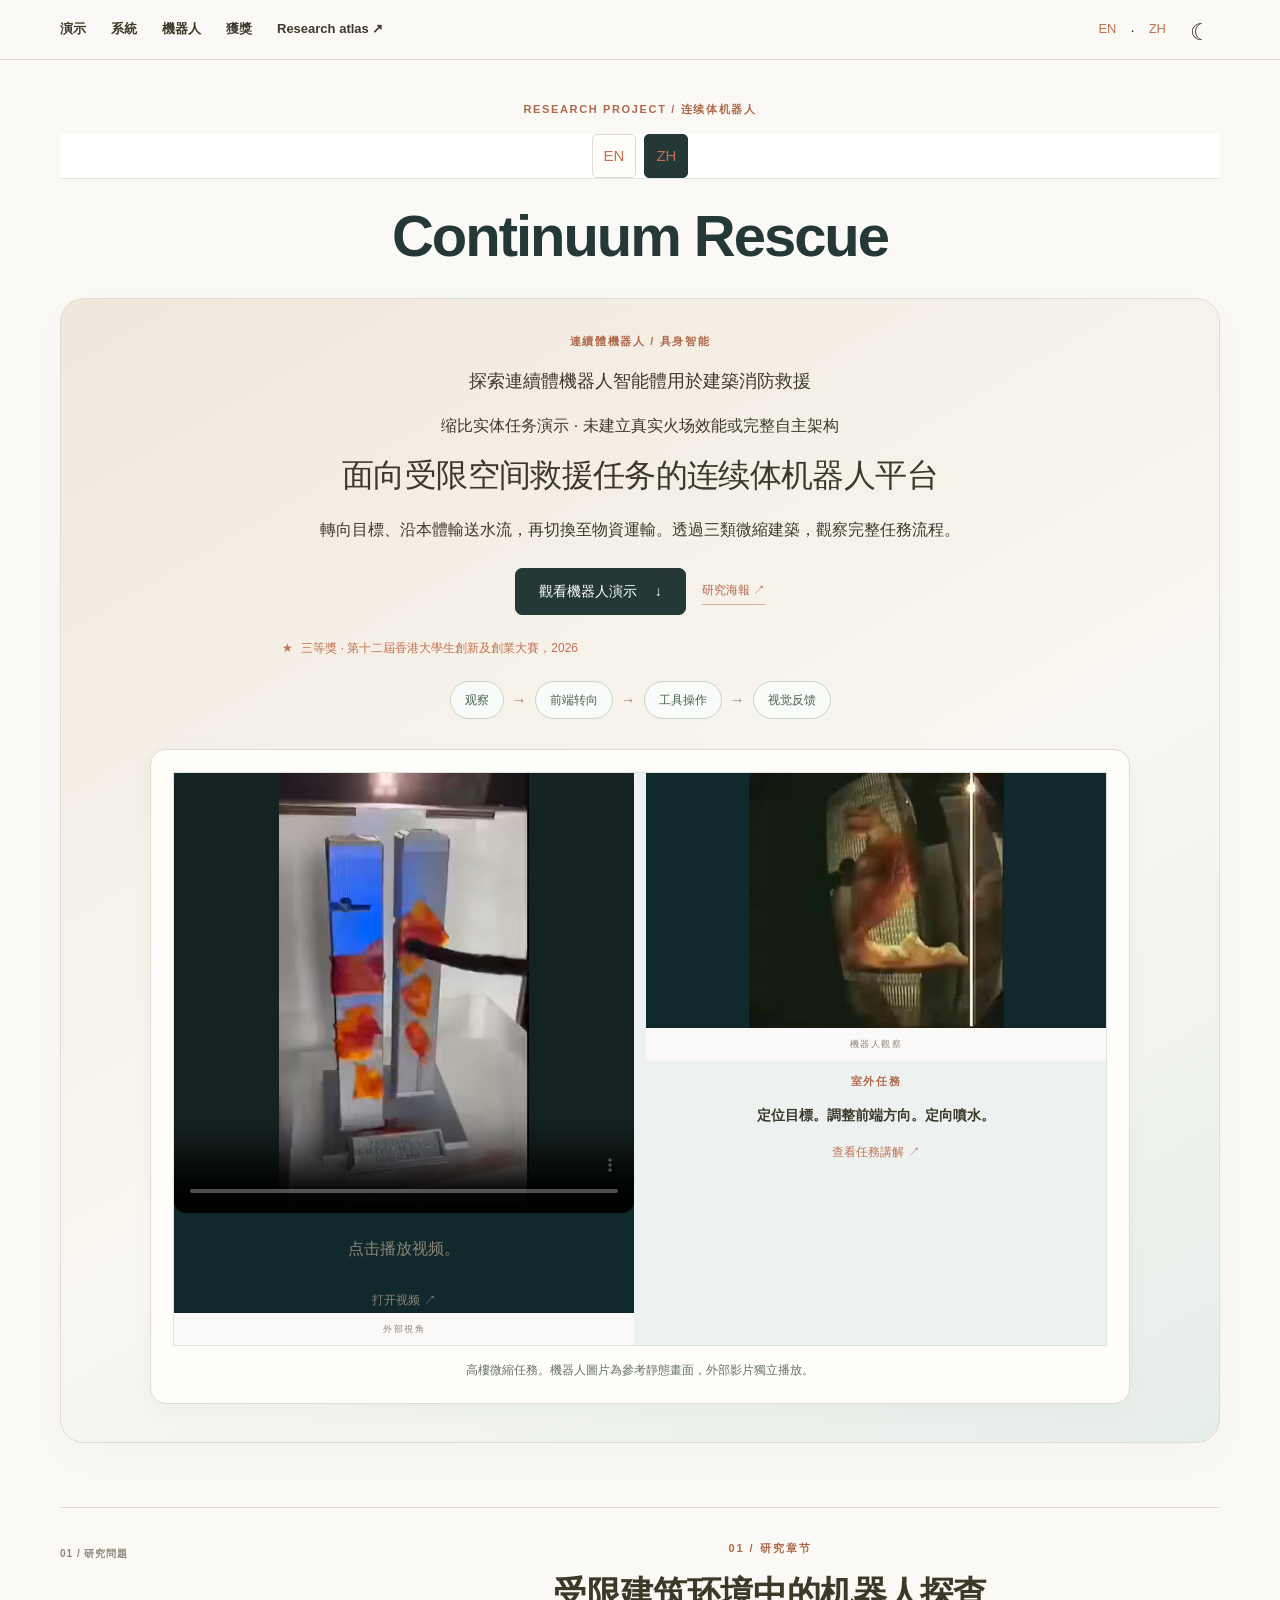
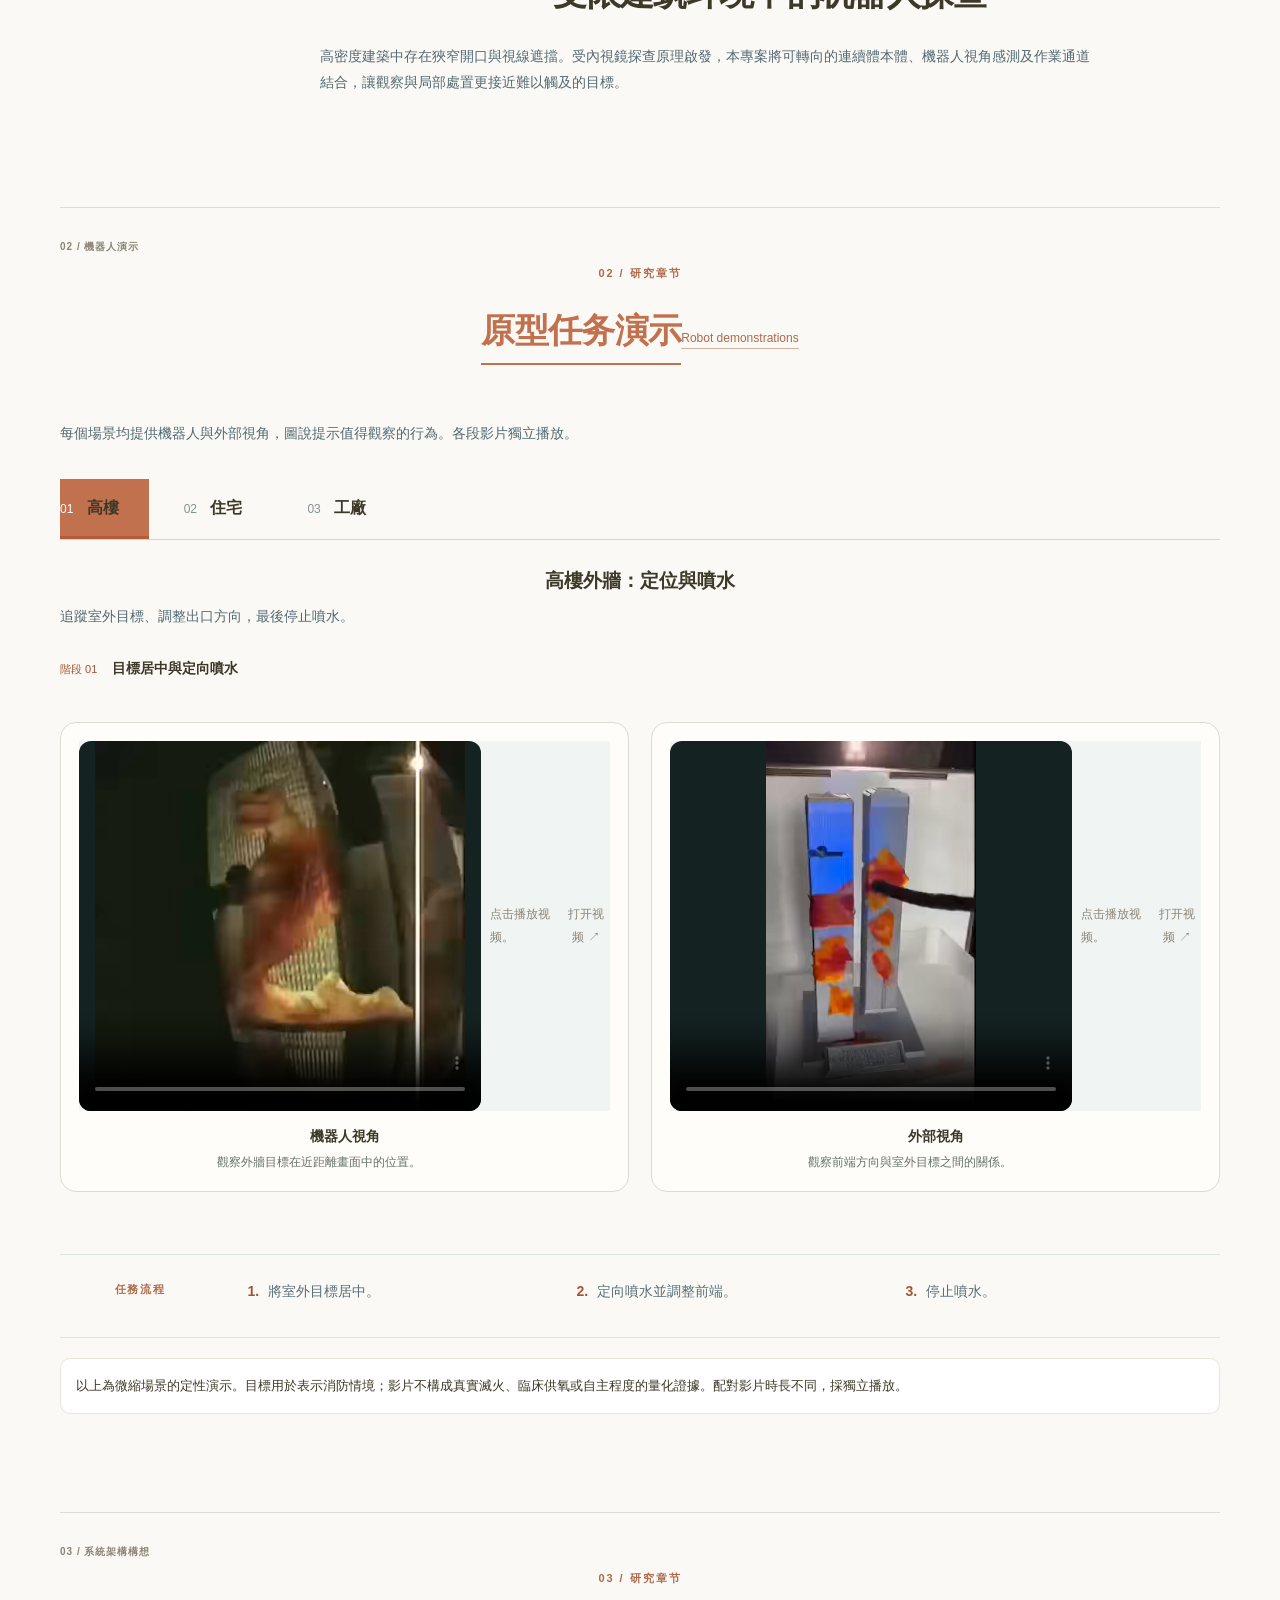
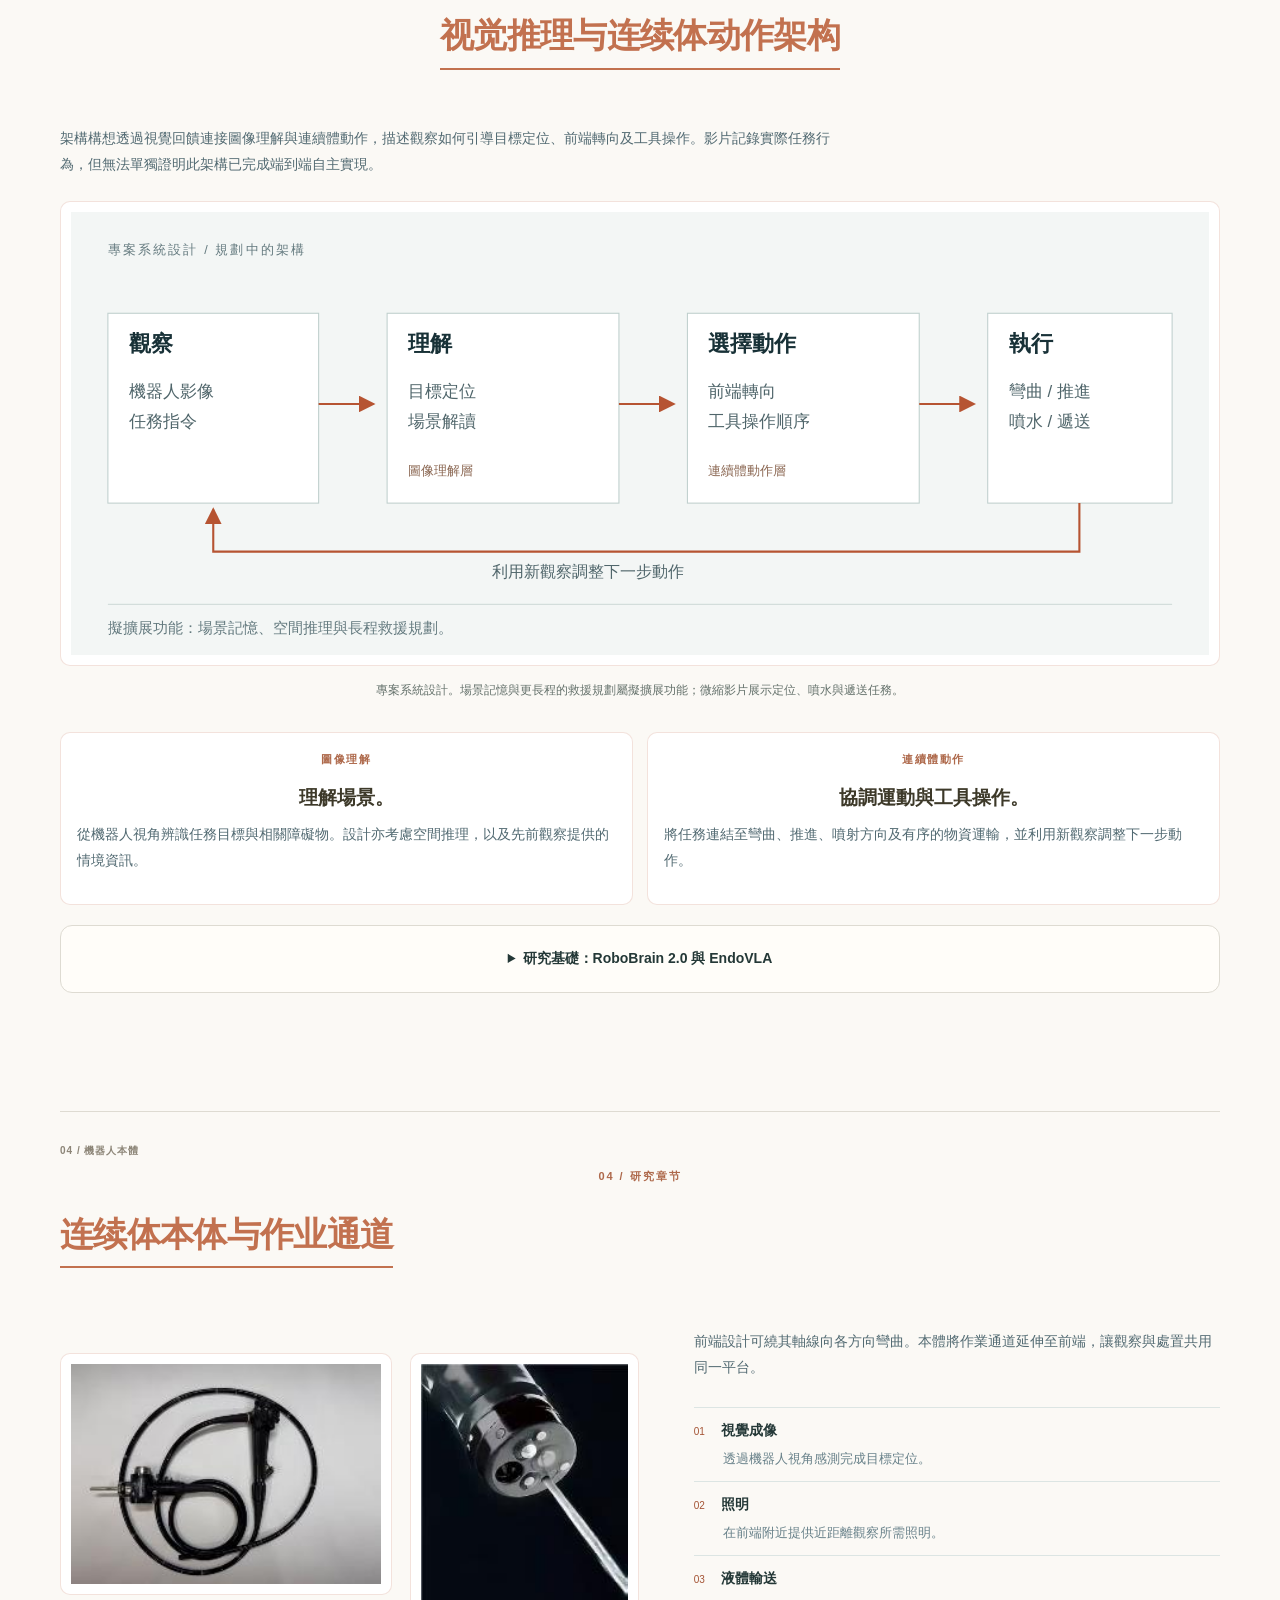
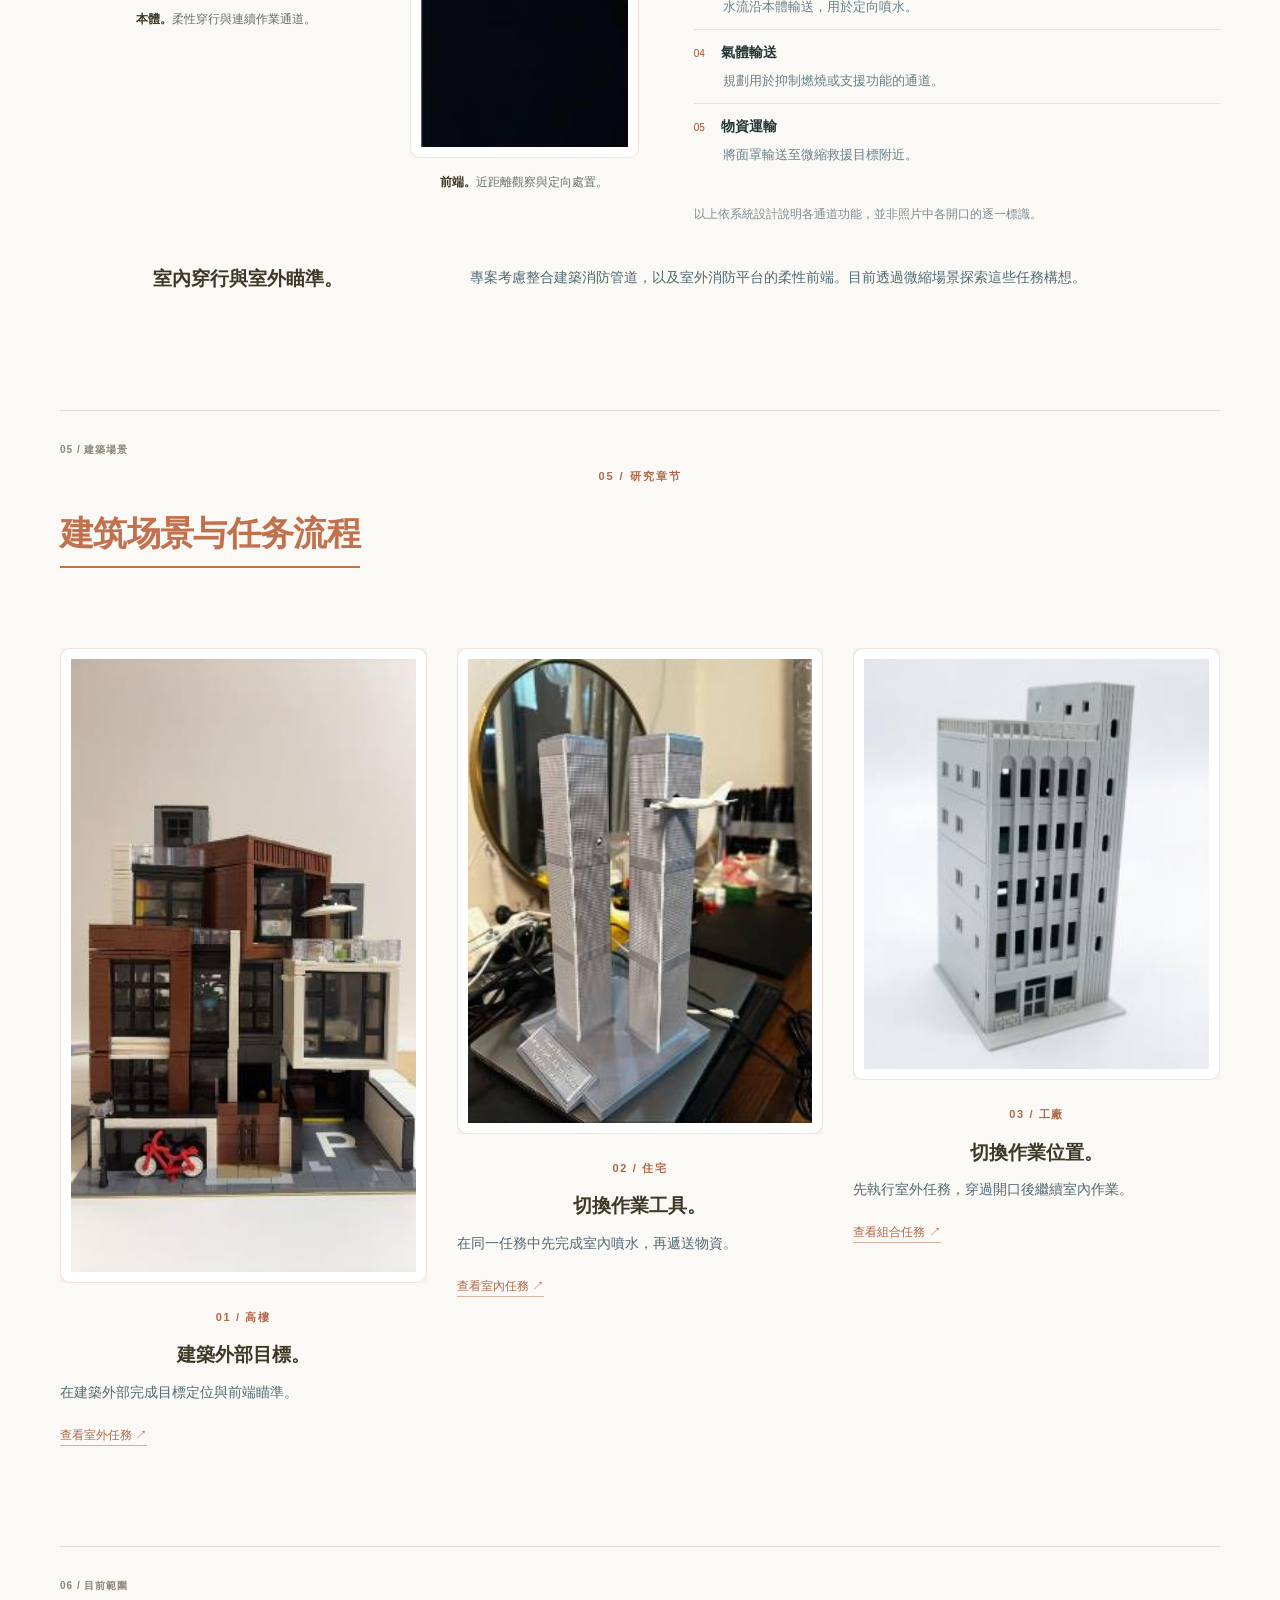
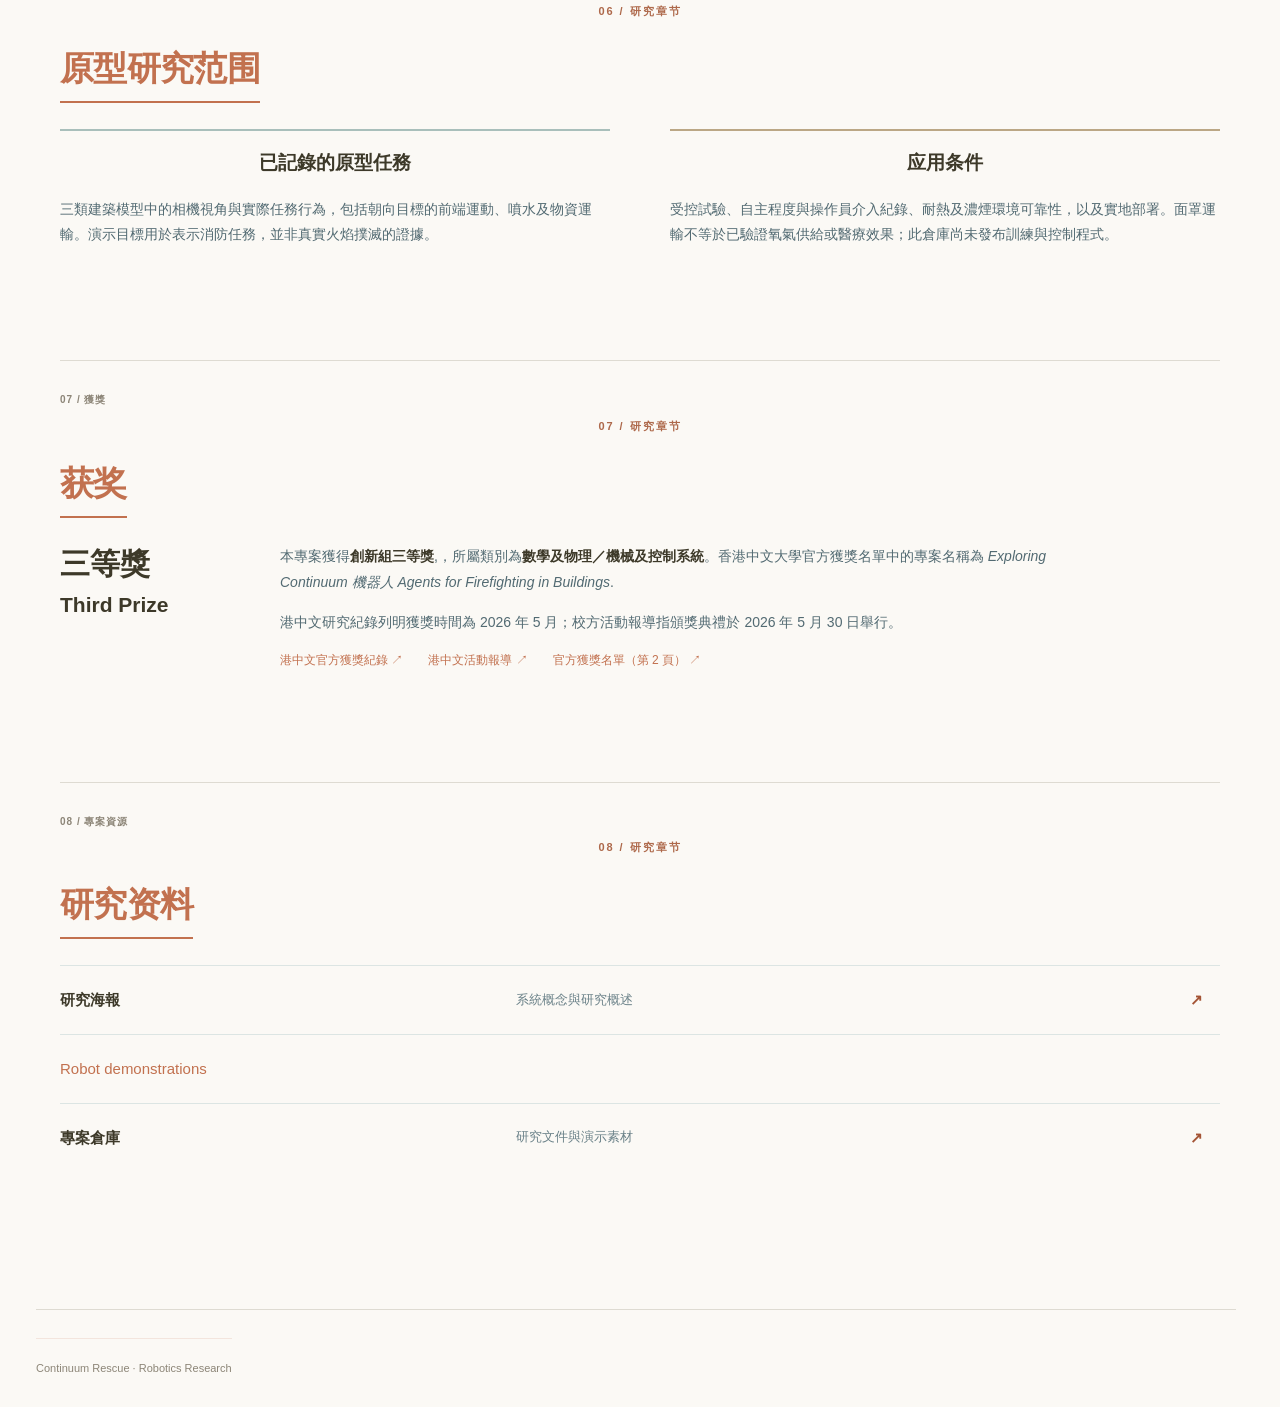
==== index-zh.html @ 7b37f506 "Present project research and demonstrations without editorial UI" ====
<!DOCTYPE html>

<html data-theme="light" lang="zh-Hant"><head><script>document.documentElement.dataset.theme='light';document.documentElement.style.colorScheme='light';</script><meta charset="utf-8"/><meta content="width=device-width,initial-scale=1" name="viewport"/><meta content="面向建築救援盲區的連續體機器人：微縮建築中的柔性穿行、視覺定位與物資遞送演示。" name="description"/><meta content="#183137" name="theme-color"/><title>探索連續體機器人智能體用於建築消防救援</title><link href="assets/images/favicon.svg" rel="icon" type="image/svg+xml"/><link href="assets/css/style.css" rel="stylesheet"/><script defer="" src="assets/js/main.js"></script><link href="index.html" hreflang="en" rel="alternate"/><link href="index-zh.html" hreflang="zh-Hant" rel="alternate"/><link href="presentation-support.css" rel="stylesheet"/><script defer="" src="presentation-support.js"></script><link href="academic-theme.css" rel="stylesheet"/><script defer="" src="academic-ui.js"></script><link href="research-design.css" rel="stylesheet"/><script defer="" src="research-design.js"></script></head>
<body class="theme-evan academic-project research-designed"><nav class="top-nav" id="navigation"><div class="nav-container"><div class="nav-left"><a href="#demos">演示</a><a href="#method">系統</a><a href="#hardware">機器人</a><a href="#recognition">獲獎</a><a href="https://tianchun-research-atlas.husheddaisy64.chatgpt.site">Research atlas ↗</a></div><div class="academic-tools site-language"><a href="index.html">EN</a> · <a href="index-zh.html">ZH</a><button aria-controls="navigation" aria-expanded="false" aria-label="Menu" class="menu menu-toggle">Menu</button><button aria-label="Switch to dark theme" class="theme-toggle" data-theme-toggle="">☾</button></div></div></nav><div class="wrapper"><header class="sidebar"><div class="profile-card"><h2 class="project-identity">Continuum Rescue</h2><div class="visitor-card"><div class="visitor-card-title">本页导航</div><div class="academic-toc"><a href="#overview">项目概览</a><a href="#demos">演示</a><a href="#method">方法</a><a href="#hardware">硬件平台</a><a href="#scenarios">应用场景</a><a href="#recognition">获奖</a><a href="#resources">资料</a></div></div></div></header><main class="content academic-main" id="main"><p class="academic-eyebrow">RESEARCH PROJECT / 连续体机器人</p><nav aria-label="Language" class="research-language"><a href="index.html" hreflang="en">EN</a><a aria-current="page" href="index-zh.html" hreflang="zh-CN">ZH</a></nav><h1 class="academic-title">Continuum Rescue</h1><header class="hero"><div class="hero-copy"><div class="eyebrow">連續體機器人 / 具身智能</div><p class="subtitle">探索連續體機器人智能體用於建築消防救援</p><p class="media-caption">缩比实体任务演示 · 未建立真实火场效能或完整自主架构</p><p class="hero-lead">面向受限空间救援任务的连续体机器人平台</p><p class="hero-summary">轉向目標、沿本體輸送水流，再切換至物資運輸。透過三類微縮建築，觀察完整任務流程。</p><div class="actions"><a class="button primary" href="#demos">觀看機器人演示 <span aria-hidden="true">↓</span></a><a class="text-link" href="assets/documents/research-poster.pdf" rel="noopener" target="_blank">研究海報 ↗</a></div><a class="award-line" href="#recognition"><span aria-hidden="true">★</span> 三等獎 · 第十二屆香港大學生創新及創業大賽，2026</a><div aria-label="研究流程" class="research-path"><span>观察</span><i aria-hidden="true">→</i><span>前端转向</span><i aria-hidden="true">→</i><span>工具操作</span><i aria-hidden="true">→</i><span>视觉反馈</span></div></div><figure class="hero-media"><div class="hero-views"><div class="hero-external"><video aria-label="高樓 target spraying external demonstration" controls="" playsinline="" poster="assets/images/frame-24.png" preload="metadata"><source src="assets/videos/demo-02.mp4" type="video/mp4"/></video><span class="view-tag">外部視角</span></div><div class="hero-observation"><img alt="機器人 camera view of the high-rise target" src="assets/images/frame-23.png"/><span class="view-tag">機器人觀察</span><div class="hero-observation-copy"><span class="eyebrow">室外任務</span><strong>定位目標。<br/>調整前端方向。<br/>定向噴水。</strong><a href="#demos">查看任務講解 ↗</a></div></div></div><figcaption>高樓微縮任務。機器人圖片為參考靜態畫面，外部影片獨立播放。</figcaption></figure></header>
<section class="section problem visible" id="overview"><div class="section-label">01 / 研究問題</div><div><span class="research-section-number">01 / 研究章节</span><h2>受限建筑环境中的机器人探查</h2><p class="reading">高密度建築中存在狹窄開口與視線遮擋。受內視鏡探查原理啟發，本專案將可轉向的連續體本體、機器人視角感測及作業通道結合，讓觀察與局部處置更接近難以觸及的目標。</p></div></section>
<section class="section visible" id="demos"><div class="section-label">02 / 機器人演示</div><div class="section-head"><span class="research-section-number">02 / 研究章节</span><h2>原型任务演示</h2><a class="text-link" href="#demos" rel="noopener" target="_blank">Robot demonstrations</a></div><p class="reading">每個場景均提供機器人與外部視角，圖說提示值得觀察的行為。各段影片獨立播放。</p><div aria-label="演示場景" class="tabs" role="group"><button aria-pressed="true" data-scenario="highrise">01 <strong>高樓</strong></button><button aria-pressed="false" data-scenario="residential">02 <strong>住宅</strong></button><button aria-pressed="false" data-scenario="factory">03 <strong>工廠</strong></button></div><div class="demo-header"><h3 id="demo-title">高樓 façade</h3><p id="demo-description"></p></div><div id="demo-grid"></div><div class="task-sequence"><span class="eyebrow">任務流程</span><ol id="demo-steps"></ol></div><noscript><p><a href="#demos">Robot demonstrations</a>，查看所有場景。</p></noscript><p class="scope-note">以上為微縮場景的定性演示。目標用於表示消防情境；影片不構成真實滅火、臨床供氧或自主程度的量化證據。配對影片時長不同，採獨立播放。</p></section>
<section class="section visible" id="method"><div class="section-label">03 / 系統架構構想</div><div class="section-head"><span class="research-section-number">03 / 研究章节</span><h2>视觉推理与连续体动作架构</h2></div><p class="reading">架構構想透過視覺回饋連接圖像理解與連續體動作，描述觀察如何引導目標定位、前端轉向及工具操作。影片記錄實際任務行為，但無法單獨證明此架構已完成端到端自主實現。</p><figure class="system-figure"><img alt="Proposed system: camera observation and task instruction feed scene understanding, action selection and the continuum robot, with an observation feedback loop" loading="lazy" src="assets/images/rescue-system-zh.svg"/><ol aria-label="Proposed system flow" class="system-mobile"><li><strong>01 / 觀察</strong><span>機器人影像與任務指令。</span></li><li><strong>02 / 理解</strong><span>目標定位與場景解讀。</span></li><li><strong>03 / 選擇動作</strong><span>前端轉向與工具操作順序。</span></li><li><strong>04 / 執行</strong><span>彎曲、推進、噴水或遞送。</span></li><li class="feedback">回饋：利用新觀察調整下一步動作。</li></ol><figcaption>專案系統設計。場景記憶與更長程的救援規劃屬擬擴展功能；微縮影片展示定位、噴水與遞送任務。</figcaption></figure><div class="method-notes"><article><span class="eyebrow">圖像理解</span><h3>理解場景。</h3><p>從機器人視角辨識任務目標與相關障礙物。設計亦考慮空間推理，以及先前觀察提供的情境資訊。</p></article><article><span class="eyebrow">連續體動作</span><h3>協調運動與工具操作。</h3><p>將任務連結至彎曲、推進、噴射方向及有序的物資運輸，並利用新觀察調整下一步動作。</p></article></div><details class="research-foundations"><summary>研究基礎：RoboBrain 2.0 與 EndoVLA</summary><p><a href="https://arxiv.org/abs/2507.02029">RoboBrain 2.0</a>為圖像理解層提供研究基礎。<a href="https://arxiv.org/abs/2505.15206">EndoVLA</a>為柔性器械的視覺指令與動作提供研究基礎。以上為相關研究。</p><div class="foundation-images"><figure><img alt="RoboBrain foundation figure reproduced，所屬類別為project presentation" loading="lazy" src="assets/images/robobrain-foundation.png"/><figcaption>理解與規劃的研究基礎。</figcaption></figure><figure><img alt="EndoVLA foundation figure reproduced，所屬類別為project presentation" loading="lazy" src="assets/images/endovla-foundation.png"/><figcaption>視覺指令與動作的研究基礎。</figcaption></figure></div></details></section>
<section class="section visible" id="hardware"><div class="section-label">04 / 機器人本體</div><span class="research-section-number">04 / 研究章节</span><h2>连续体本体与作业通道</h2><div class="hardware-layout"><div class="hardware-photos"><figure class="body-photo"><img alt="Tubular continuum robot body with coiled working channels" loading="lazy" src="assets/images/continuum-robot.jpg"/><figcaption><strong>本體。</strong>柔性穿行與連續作業通道。</figcaption></figure><figure class="tip-photo"><img alt="Close-up of the front end and material delivery tube" loading="lazy" src="assets/images/end-effector.jpg"/><figcaption><strong>前端。</strong>近距離觀察與定向處置。</figcaption></figure></div><div class="hardware-copy"><p>前端設計可繞其軸線向各方向彎曲。本體將作業通道延伸至前端，讓觀察與處置共用同一平台。</p><dl class="channel-list"><div><dt><span>01</span> 視覺成像</dt><dd>透過機器人視角感測完成目標定位。</dd></div><div><dt><span>02</span> 照明</dt><dd>在前端附近提供近距離觀察所需照明。</dd></div><div><dt><span>03</span> 液體輸送</dt><dd>水流沿本體輸送，用於定向噴水。</dd></div><div><dt><span>04</span> 氣體輸送</dt><dd>規劃用於抑制燃燒或支援功能的通道。</dd></div><div><dt><span>05</span> 物資運輸</dt><dd>將面罩輸送至微縮救援目標附近。</dd></div></dl><p class="figure-note">以上依系統設計說明各通道功能，並非照片中各開口的逐一標識。</p></div></div><div class="deployment-note"><h3>室內穿行與室外瞄準。</h3><p>專案考慮整合建築消防管道，以及室外消防平台的柔性前端。目前透過微縮場景探索這些任務構想。</p></div></section>
<section class="section visible" id="scenarios"><div class="section-label">05 / 建築場景</div><span class="research-section-number">05 / 研究章节</span><h2>建筑场景与任务流程</h2><div class="scenario-gallery"><article><figure><img alt="高樓 miniature setup" loading="lazy" src="assets/images/high-rise.jpg"/></figure><span class="eyebrow">01 / 高樓</span><h3>建築外部目標。</h3><p>在建築外部完成目標定位與前端瞄準。</p><a class="text-link" data-demo-jump="highrise" href="#demos">查看室外任務 ↗</a></article><article><figure><img alt="住宅 miniature setup" loading="lazy" src="assets/images/residential.jpg"/></figure><span class="eyebrow">02 / 住宅</span><h3>切換作業工具。</h3><p>在同一任務中先完成室內噴水，再遞送物資。</p><a class="text-link" data-demo-jump="residential" href="#demos">查看室內任務 ↗</a></article><article><figure><img alt="工廠 miniature setup" loading="lazy" src="assets/images/factory.jpg"/></figure><span class="eyebrow">03 / 工廠</span><h3>切換作業位置。</h3><p>先執行室外任務，穿過開口後繼續室內作業。</p><a class="text-link" data-demo-jump="factory" href="#demos">查看組合任務 ↗</a></article></div></section>
<section class="section scope-section visible"><div class="section-label">06 / 目前範圍</div><span class="research-section-number">06 / 研究章节</span><h2>原型研究范围</h2><div class="scope-columns"><div><h3>已記錄的原型任務</h3><p>三類建築模型中的相機視角與實際任務行為，包括朝向目標的前端運動、噴水及物資運輸。演示目標用於表示消防任務，並非真實火焰撲滅的證據。</p></div><div><h3>应用条件</h3><p>受控試驗、自主程度與操作員介入紀錄、耐熱及濃煙環境可靠性，以及實地部署。面罩運輸不等於已驗證氧氣供給或醫療效果；此倉庫尚未發布訓練與控制程式。</p></div></div></section>
<section class="section visible" id="recognition"><div class="section-label">07 / 獲獎</div><span class="research-section-number">07 / 研究章节</span><h2>获奖</h2><div class="recognition-detail"><strong class="prize-word">三等獎<span>Third Prize</span></strong><div><p>本專案獲得<strong>創新組三等獎</strong>,，所屬類別為<strong>數學及物理／機械及控制系統</strong>。香港中文大學官方獲獎名單中的專案名稱為 <em>Exploring Continuum 機器人 Agents for Firefighting in Buildings</em>.</p><p>港中文研究紀錄列明獲獎時間為 2026 年 5 月；校方活動報導指頒獎典禮於 2026 年 5 月 30 日舉行。</p><p class="award-sources"><a href="https://research.cuhk.edu.hk/en/prizes/third-prize-of-the-12th-hong-kong-university-student-innovation-a/" rel="noopener" target="_blank">港中文官方獲獎紀錄 ↗</a><a href="https://kto.cuhk.edu.hk/en/news-events/announcements/event-highlight-cuhk-wins-19-awards-at-the-12th-hong-kong-university-student-innovation-and-entrepreneurship-competition-30-may-2026" rel="noopener" target="_blank">港中文活動報導 ↗</a><a href="https://www.cpr.cuhk.edu.hk/wp-content/uploads/newscentre/pressrelease/Appendix_eng-2.pdf" rel="noopener" target="_blank">官方獲獎名單（第 2 頁） ↗</a></p></div></div></section>
<section class="section visible" id="resources"><div class="section-label">08 / 專案資源</div><span class="research-section-number">08 / 研究章节</span><h2>研究资料</h2><div class="resource-list"><a href="assets/documents/research-poster.pdf" rel="noopener" target="_blank"><strong>研究海報</strong><span>系統概念與研究概述</span><b aria-hidden="true">↗</b></a><a href="#demos" rel="noopener" target="_blank">Robot demonstrations</a><a href="https://github.com/evan0610/Exploring-Continuum-機器人-Agents-For-Fire-Rescuing-in-Buildings"><strong>專案倉庫</strong><span>研究文件與演示素材</span><b aria-hidden="true">↗</b></a></div></section></main><footer class="site-footer"><p>Continuum Rescue · Robotics Research</p></footer></div></body></html>
---- assets/css/style.css ----
*{box-sizing:border-box}html{scroll-behavior:smooth;scroll-padding-top:110px}body{margin:0;color:#183137;background:#fff;font:16px/1.75 system-ui,-apple-system,BlinkMacSystemFont,"Segoe UI",sans-serif}a{color:#a74928;text-decoration:none}a:hover{text-decoration:underline}button,video{font:inherit}img{display:block;max-width:100%}figure{margin:0}figcaption{font-size:12px;line-height:1.65;color:#61757b;margin-top:12px}h1,h2,h3,p{margin-top:0}h2{font-size:34px;line-height:1.25;letter-spacing:-1px;margin-bottom:24px;max-width:900px}h3{font-size:20px;line-height:1.35;letter-spacing:-.3px}p{color:#526a72}nav{position:sticky;top:0;z-index:20;background:#fffffff2;border-bottom:1px solid #dce5e3;backdrop-filter:blur(12px)}.nav-inner{max-width:1200px;margin:auto;display:flex;align-items:center;justify-content:space-between;padding:19px 28px;gap:25px}.brand{font-size:23px;font-weight:750;color:#183137;line-height:1.2;letter-spacing:-.7px}.brand span{display:block;font-size:9px;letter-spacing:1.7px;font-weight:500;margin-top:7px}.nav-links{display:flex;gap:26px;font-size:13px}.nav-links a{color:#29434a}main{max-width:1200px;padding:0 28px;margin:auto}.hero{display:grid;grid-template-columns:1fr 1.08fr;gap:45px;align-items:center;padding:66px 0 64px}.eyebrow,.section-label{font-size:11px;font-weight:650;letter-spacing:1.6px;text-transform:uppercase;color:#a45435}.hero h1{font-size:38px;line-height:1.16;letter-spacing:-1.3px;margin:19px 0 24px}.hero-lead{font-size:22px;line-height:1.45;color:#25434a;margin-bottom:19px}.hero-summary{font-size:14px;max-width:475px}.actions{display:flex;align-items:center;gap:22px;flex-wrap:wrap;margin:27px 0}.button{display:inline-flex;gap:18px;align-items:center;border:1px solid #183137;padding:12px 17px;font-size:13px;font-weight:650}.button.primary{background:#183137;color:white}.text-link{font-size:13px;border-bottom:1px solid #d3b29f;padding-bottom:3px;white-space:normal}.award-line{font-size:12px;line-height:1.65;display:block;color:#80633b;max-width:440px}.award-line span{margin-right:5px}.hero-media{min-width:0}.hero-views{display:grid;grid-template-columns:1fr 1fr;background:#edf2f1;border:1px solid #dce5e3}.hero-external{position:relative;background:#11282c}.hero-external video{width:100%;height:440px;display:block;object-fit:contain}.view-tag{display:block;font-size:9px;letter-spacing:1.5px;padding:8px 12px;color:#dce5e4;background:#183137}.hero-observation img{width:100%;height:255px;object-fit:contain;background:#11282c}.hero-observation-copy{padding:22px 20px}.hero-observation-copy strong{display:block;line-height:1.55;font-size:17px;margin:10px 0}.hero-observation-copy a{font-size:12px}.section{padding:60px 0;border-top:1px solid #dce5e3}.section-label{color:#315e67;margin-bottom:22px}.section-head{display:flex;align-items:baseline;justify-content:space-between;gap:25px}.reading{max-width:780px}.problem{display:grid;grid-template-columns:220px 1fr;gap:40px}.problem .section-label{padding-top:7px}.problem h2{max-width:800px}.chinese-summary{font-size:14px;color:#70828a;margin-top:22px}.tabs{display:flex;gap:0;border-bottom:1px solid #ccd8d5;margin:32px 0 27px}.tabs button{border:0;border-bottom:3px solid transparent;padding:14px 30px 14px 0;margin-right:35px;cursor:pointer;background:transparent;color:#829395;font-size:12px}.tabs strong{font-size:16px;margin-left:10px;font-weight:600}.tabs button.active{color:#183137;border-bottom-color:#b65b38}.demo-header h3{font-size:25px;margin-bottom:8px}.demo-header p{font-size:14px;margin-bottom:26px}.demo-stage{margin-bottom:35px}.stage-head{display:flex;gap:15px;align-items:center;margin-bottom:16px}.stage-number{font-size:11px;color:#a45435}.stage-head h4{margin:0;font-size:17px;font-weight:650}.video-pair{display:grid;grid-template-columns:1fr 1fr;gap:22px}.video-card{min-width:0}.video-card video{display:block;max-width:100%;height:370px;width:100%;object-fit:contain;background:#102328}.video-card.portrait video{width:auto;max-width:100%;height:370px;margin:auto}.video-surface{background:#f0f4f3;min-height:370px;display:flex;align-items:center;justify-content:center}.video-card figcaption{margin-top:12px;font-size:13px}.video-card strong{display:block;color:#183137;font-size:14px;margin-bottom:4px}.watch-point{display:block;max-width:480px}.task-sequence{display:grid;grid-template-columns:160px 1fr;gap:25px;padding:24px 0;border-top:1px solid #dce5e3;border-bottom:1px solid #dce5e3}.task-sequence ol{display:flex;gap:30px;flex-wrap:wrap;padding:0 0 0 18px;margin:0;font-size:13px;color:#587078}.task-sequence li{flex:1 1 160px;padding-left:5px}.task-sequence li::marker{color:#a45435;font-weight:700}.scope-note{font-size:12px;color:#71848b;margin:20px 0 0}.system-figure{margin:30px 0}.system-figure img{width:100%}.method-notes{display:grid;grid-template-columns:1fr 1fr;gap:60px;margin-top:32px}.method-notes h3{margin:10px 0}.method-notes p{font-size:14px}.research-foundations{margin-top:28px;border-top:1px solid #dce5e3;padding-top:20px;font-size:14px}.research-foundations summary{cursor:pointer;color:#49656c}.research-foundations>p{margin-top:20px;max-width:800px}.foundation-images{display:grid;grid-template-columns:1fr 1fr;gap:25px;align-items:start}.hardware-layout{display:grid;grid-template-columns:1.1fr 1fr;gap:55px;align-items:start;margin-top:35px}.hardware-photos{display:grid;grid-template-columns:1.45fr 1fr;gap:18px;align-items:start}.hardware-photos img{height:290px;width:100%;object-fit:contain;background:#eef2f1}.hardware-copy p{font-size:14px}.channel-list{margin:26px 0}.channel-list>div{border-top:1px solid #dce5e3;padding:10px 0}.channel-list dt{font-size:14px;font-weight:650}.channel-list dt span{font-size:10px;font-weight:500;color:#a45435;margin-right:12px}.channel-list dd{margin:3px 0 0 29px;font-size:13px;color:#678089}.figure-note{font-size:12px!important;color:#7c8c90}.deployment-note{margin-top:28px;display:grid;grid-template-columns:1fr 2fr;gap:35px}.deployment-note p{font-size:14px}.scenario-gallery{display:grid;grid-template-columns:repeat(3,1fr);gap:30px;margin-top:30px}.scenario-gallery figure{background:#f0f4f3;margin-bottom:20px}.scenario-gallery img{width:100%;height:265px;object-fit:contain;padding:10px}.scenario-gallery h3{margin:10px 0}.scenario-gallery p{font-size:14px}.scope-columns{display:grid;grid-template-columns:1fr 1fr;gap:60px}.scope-columns p{font-size:14px}.scope-section{background:#f5f7f6;padding:35px;margin-bottom:45px}.recognition-detail{display:grid;grid-template-columns:190px 1fr;gap:30px}.prize-word{font-size:30px;color:#96723f;line-height:1.3}.prize-word span{display:block;font-size:21px;margin-top:8px}.recognition-detail p{font-size:14px;max-width:790px}.award-sources{display:flex;flex-wrap:wrap;gap:10px 25px;font-size:12px!important}.resource-list a{display:grid;grid-template-columns:1fr 1.5fr 30px;align-items:center;gap:20px;border-top:1px solid #dce5e3;padding:20px 0;color:#183137;font-size:15px}.resource-list span{font-size:13px;color:#6a8188}.resource-list b{color:#a45435}footer{max-width:1200px;margin:auto;padding:30px 28px 45px;font-size:12px;color:#7c8d90;display:flex;justify-content:space-between}.skip-link{position:absolute;left:20px;top:-80px;background:#183137;color:white;padding:10px;z-index:100}.skip-link:focus{top:10px}:focus-visible{outline:3px solid #c77b51;outline-offset:5px}@media(max-width:950px){.hero{grid-template-columns:1fr;gap:32px;padding-top:40px}.hero-copy{max-width:750px}.hero h1{font-size:40px;max-width:720px}.hero-views{max-width:650px}.problem{grid-template-columns:1fr;gap:0}.hardware-layout{gap:28px}.nav-links{gap:17px}.brand{font-size:19px}.section-head{display:block}.video-card video,.video-card.portrait video{height:320px}.video-surface{min-height:320px}}@media(max-width:600px){html{scroll-padding-top:105px}main{padding:0 20px}.nav-inner{padding:14px 20px;flex-wrap:wrap;gap:13px}.brand{font-size:19px}.brand span{font-size:8px}.nav-links{width:100%;justify-content:space-between;gap:8px;font-size:11px}.hero{padding:35px 0 40px}.hero h1{font-size:31px;letter-spacing:-.8px}.hero-lead{font-size:20px}.hero-summary{font-size:14px}.hero-external video{height:305px}.hero-observation img{height:165px}.hero-observation-copy{padding:14px 12px}.hero-observation-copy strong{font-size:14px}.hero-observation-copy .eyebrow{font-size:8px}.hero-observation-copy a{font-size:10px}.view-tag{font-size:7px;padding:7px;letter-spacing:.8px}.hero-views{grid-template-columns:1fr 1fr}h2{font-size:27px;letter-spacing:-.6px}.section{padding:40px 0}.tabs button{padding:12px 8px 12px 0;margin-right:15px}.tabs strong{font-size:13px;margin-left:5px}.video-pair,.method-notes,.hardware-layout,.scenario-gallery,.scope-columns,.recognition-detail,.foundation-images{grid-template-columns:1fr}.video-pair{gap:24px}.video-card video,.video-card.portrait video{height:330px}.video-surface{min-height:330px}.task-sequence{grid-template-columns:1fr;gap:12px}.task-sequence ol{display:block}.task-sequence li{margin:7px 0}.system-figure{overflow-x:auto}.system-figure img{min-width:760px}.method-notes{gap:20px}.hardware-photos{grid-template-columns:1.3fr 1fr}.hardware-photos img{height:240px}.deployment-note{grid-template-columns:1fr;gap:0}.scenario-gallery{gap:35px}.scope-section{padding:25px 20px}.scope-columns{gap:20px}.prize-word span{display:inline;margin-left:15px;font-size:20px}.recognition-detail{gap:20px}.resource-list a{grid-template-columns:1fr 25px;gap:4px}.resource-list span{grid-column:1;grid-row:2}.resource-list b{grid-column:2;grid-row:1}footer{gap:20px}.actions{gap:18px}}@media(prefers-reduced-motion:reduce){html{scroll-behavior:auto}}

.video-card video{width:auto;margin:auto}.system-mobile{display:none}@media(max-width:600px){.hero{display:flex;flex-direction:column;align-items:stretch;gap:0}.hero-copy{display:contents}.hero-copy>.eyebrow{order:0}.hero h1{order:1;margin-bottom:25px}.hero-media{order:2;margin-bottom:25px}.hero-lead{order:3}.hero-summary{order:4}.hero .actions{order:5;margin-top:12px}.hero .award-line{order:6}.system-figure>img{display:none}.system-figure{overflow:visible}.system-mobile{display:block;list-style:none;padding:0;margin:0}.system-mobile li{padding:18px 20px;border-left:2px solid #b65b38;background:#f1f5f3;margin-bottom:10px}.system-mobile strong{display:block;font-size:17px}.system-mobile span{font-size:13px;display:block;margin-top:5px;color:#587179}.system-mobile .feedback{background:white;font-size:13px;color:#a45435;border-left-style:dashed}.hero-external video{height:305px}}

.language-switch{display:flex;align-items:center;gap:7px;flex-shrink:0;font-size:12px}.language-switch a{color:#6d8085;padding:5px 1px;border-bottom:2px solid transparent}.language-switch a[aria-current="page"]{color:#183137;border-bottom-color:#a74928}.language-switch>span{color:#9ba9ac}.nav-links{margin-left:auto}.language-switch strong{font-weight:650}html[lang="zh-Hant"] h1,html[lang="zh-Hant"] h2{line-height:1.4;letter-spacing:0}html[lang="zh-Hant"] .brand span{letter-spacing:1px}@media(max-width:950px){.nav-inner{flex-wrap:wrap;gap:14px}.nav-links{order:3;width:100%;justify-content:flex-start}.language-switch{margin-left:auto}}@media(max-width:600px){.nav-links{justify-content:space-between}.language-switch{font-size:11px}.nav-inner{gap:12px}.brand{font-size:18px}}

.language-switch a{min-height:32px;display:inline-flex;align-items:center;padding:5px 4px}.language-switch a:not([aria-current="page"]){color:#49656c}.language-switch a:hover{color:#a74928;text-decoration:none}.scope-columns>div{border-top:2px solid #a9bfbb;padding-top:18px}.scope-columns>div:last-child{border-top-color:#bba785}html[lang="zh-Hant"] .hero h1{font-size:36px}html[lang="zh-Hant"] .hero-lead{font-size:21px}html[lang="zh-Hant"] .hero-summary{font-size:15px}html[lang="zh-Hant"] .reading{line-height:1.9}html[lang="zh-Hant"] .button{font-size:14px;line-height:1.5}@media(max-width:600px){html[lang="zh-Hant"] .hero h1{font-size:29px}.language-switch a{min-height:36px;padding:5px 3px}.nav-links a{padding:5px 0}.channel-list dd{line-height:1.8}}
---- presentation-support.css ----
.privatebar{background:#203b35;color:#fff;padding:10px 24px;display:flex;align-items:center;justify-content:space-between;gap:14px;font:12px/1.7 "Segoe UI","Microsoft YaHei",sans-serif}.privatebar a{color:#fff;text-decoration:underline}.privatebar form{margin:0}.privatebar button{background:none;color:white;border:1px solid #789389;padding:5px 10px;border-radius:3px;font:inherit;cursor:pointer}.rect-status,.rect-block,.rect-quick{max-width:1120px;margin:26px auto;padding:22px 28px;border:1px solid #d9e3dd;border-radius:8px;background:#f5f8f4;color:#233f37;font:15px/1.8 "Segoe UI","Microsoft YaHei",sans-serif}.rect-status{border-left:4px solid #287263}.rect-status h2,.rect-block h3{font-size:21px;line-height:1.4;margin:0 0 14px;letter-spacing:0}.rect-status p,.rect-block p{margin:12px 0;max-width:1000px}.rect-status small{display:block;color:#596f64}.rect-quick{display:flex;gap:14px;flex-wrap:wrap;background:#fff;padding:14px 22px;font-size:13px}.rect-table{overflow:auto;margin:18px 0}.rect-table table{border-collapse:collapse;width:100%;min-width:570px;font-size:14px;background:#fff}.rect-table td,.rect-table th{padding:12px;text-align:left;vertical-align:top;border-bottom:1px solid #dbe5df}.rect-table th{background:#e8f1e9;font-weight:600}.rect-table td:first-child{font-weight:600}.rect-block a,.rect-status a,.rect-quick a{color:#236358;text-decoration:underline}.rect-toc{position:sticky;top:0;background:#fffef8f5;z-index:30;border-bottom:1px solid #d9e3dd;padding:10px 18px;display:flex;gap:16px;flex-wrap:wrap;font:12px/1.7 "Segoe UI","Microsoft YaHei",sans-serif}.rect-toc a{color:#236358}.rect-toc a[aria-current]{font-weight:700}.video-status{font:13px/1.7 "Segoe UI","Microsoft YaHei",sans-serif;padding:9px;color:#587263}.video-status[data-error=true]{color:#8b412b;background:#fbede7}.media-caption{font-size:12px;color:#526c60}.rect-block details{padding:15px;border:1px solid #dae4dc;background:#fff}.rect-block summary{cursor:pointer}.rect-filter{padding:9px;width:100%;max-width:480px;margin:10px 0}html{scroll-padding-top:70px}a:focus-visible,button:focus-visible,summary:focus-visible,input:focus-visible{outline:3px solid #bb8a3e;outline-offset:4px}img,video{max-width:100%}video{background:#142922;border-radius:4px}@media(max-width:900px){.hero{grid-template-columns:1fr!important;gap:28px!important;padding-top:35px!important}.hero-apparatus{margin:0!important}.observation-inset{position:static!important;width:100%!important;margin-top:16px!important;box-shadow:none!important}.observation-inset img{height:auto!important;max-height:180px;object-fit:contain}.site-header{flex-wrap:wrap!important;gap:10px!important}.site-header .language-switch{width:auto!important;margin:0!important}.site-header .menu-toggle{margin-left:auto!important;margin-right:0!important}.site-header nav{order:5}.rect-status,.rect-block{margin:20px 16px;padding:20px}.rect-quick{margin:16px}.rect-table table{font-size:13px}.privatebar{padding:9px 16px;font-size:11px}.rect-toc{font-size:12px;gap:10px}}@media(max-width:480px){.hero h1{font-size:clamp(31px,9vw,43px)!important;line-height:1.2!important;letter-spacing:-.8px!important}.site-header .language-switch{margin-left:0!important}.privatebar span{max-width:200px}.rect-status h2,.rect-block h3{font-size:19px}.rect-status,.rect-block{font-size:14px}.rect-toc{position:static}.rect-table table{min-width:520px}}@media(prefers-reduced-motion:reduce){html{scroll-behavior:auto}}

.research-note{font:12px/1.7 "Segoe UI",sans-serif!important;color:#405f52!important;background:#eff5ed;border-left:3px solid #287263;padding:10px 13px!important;max-width:650px!important;margin:12px 0!important;text-transform:none!important;letter-spacing:0!important}

.privatebar{background:#6c5541}.rect-status,.rect-block,.rect-quick{background:#fffefa;border-color:rgba(194,113,79,.2);color:#3d3929}.rect-status{border-left-color:#c2714f}.rect-block a,.rect-status a,.rect-quick a,.rect-toc a{color:#b56645}.rect-toc{background:#faf9f7}.rect-table th{background:#f4eee8}.rect-table td,.rect-table th{border-color:rgba(194,113,79,.2)}
---- academic-theme.css ----
/* ============================================
   Evan Homepage
   Warm minimal academic homepage
   ============================================ */

html {
  scroll-behavior: smooth;
}

body {
  margin: 0;
}

/*
  让 Evan 主题下的所有元素统一使用 border-box。
  padding 和 border 不会额外撑大元素尺寸。
*/
body.theme-evan,
body.theme-evan *,
body.theme-evan *::before,
body.theme-evan *::after {
  box-sizing: border-box;
}


/* ============================================
   全局主题变量
   ============================================ */

:root {
  --evan-bg: #faf9f7;
  --evan-text: #3d3929;
  --evan-accent: #c2714f;
  --evan-secondary: #8c8577;
  --evan-border: rgba(194, 113, 79, 0.2);
  --evan-shadow: rgba(194, 113, 79, 0.15);
  --evan-social-bg: #ffffff;
  --evan-social-text: #8b7355;
  --evan-footer-border: rgba(194, 113, 79, 0.15);
}


/* ============================================
   跟随系统深色模式
   ============================================ */

@media (prefers-color-scheme: dark) {
  :root:not([data-theme="light"]) {
    --evan-bg: #1a1917;
    --evan-text: #d1cec7;
    --evan-accent: #e28a67;
    --evan-secondary: #9b9488;
    --evan-border: rgba(226, 138, 103, 0.2);
    --evan-shadow: rgba(0, 0, 0, 0.3);
    --evan-social-bg: #22211e;
    --evan-social-text: #d1cec7;
    --evan-footer-border: rgba(226, 138, 103, 0.15);
  }
}


/* ============================================
   手动深色模式
   ============================================ */

[data-theme="dark"] {
  --evan-bg: #1a1917;
  --evan-text: #d1cec7;
  --evan-accent: #e28a67;
  --evan-secondary: #9b9488;
  --evan-border: rgba(226, 138, 103, 0.2);
  --evan-shadow: rgba(0, 0, 0, 0.3);
  --evan-social-bg: #22211e;
  --evan-social-text: #d1cec7;
  --evan-footer-border: rgba(226, 138, 103, 0.15);
}


/* ============================================
   手动浅色模式
   ============================================ */

[data-theme="light"] {
  --evan-bg: #faf9f7;
  --evan-text: #3d3929;
  --evan-accent: #c2714f;
  --evan-secondary: #8c8577;
  --evan-border: rgba(194, 113, 79, 0.2);
  --evan-shadow: rgba(194, 113, 79, 0.15);
  --evan-social-bg: #ffffff;
  --evan-social-text: #8b7355;
  --evan-footer-border: rgba(194, 113, 79, 0.15);
}


/* ============================================
   页面主体
   ============================================ */

body.theme-evan {
  background: var(--evan-bg);
  color: var(--evan-text);

  font-family:
    "Inter",
    -apple-system,
    BlinkMacSystemFont,
    sans-serif;

  font-size: 16px;
  line-height: 1.65;

  transition:
    background-color 0.3s ease,
    color 0.3s ease;
}


/* ============================================
   全局链接
   ============================================ */

body.theme-evan a {
  color: var(--evan-accent);
  text-decoration: none;
}

body.theme-evan a:hover {
  filter: brightness(1.15);
}


/* ============================================
   顶部导航栏
   ============================================ */

body.theme-evan .top-nav {
  position: fixed;

  top: 0;
  left: 0;
  right: 0;

  height: 60px;

  display: flex;
  justify-content: center;
  align-items: center;

  background: var(--evan-bg);
  border-bottom: 1px solid var(--evan-footer-border);

  z-index: 1000;
}

body.theme-evan .nav-container {
  width: 100%;
  max-width: 1280px;

  padding: 0 40px;

  display: flex;
  align-items: center;
  justify-content: space-between;
}

/*
  顶部导航栏链接容器。

  gap 控制 About、Education、Research 等链接之间的距离。
*/
body.theme-evan .nav-left {
  display: flex;
  align-items: center;
  flex-wrap: nowrap;

  gap: 38px;
}

body.theme-evan .nav-left a {
  color: var(--evan-text);

  font-size: 17px;
  font-weight: 600;

  white-space: nowrap;
}


/* ============================================
   深浅色模式按钮
   ============================================ */

body.theme-evan .theme-toggle {
  width: 40px;
  height: 40px;

  flex-shrink: 0;

  border: none;
  border-radius: 999px;

  background: transparent;
  color: var(--evan-text);

  cursor: pointer;
  font-size: 18px;

  transition:
    background-color 0.2s ease,
    color 0.2s ease;
}

body.theme-evan .theme-toggle:hover {
  background: var(--evan-border);
  color: var(--evan-accent);
}


/* ============================================
   页面整体容器
   ============================================ */

body.theme-evan .wrapper {
  width: 100%;
  max-width: 1120px;
  min-height: 100vh;

  margin: 0 auto;

  display: flex;
  flex-wrap: wrap;
  align-items: flex-start;
}


/* ============================================
   左侧固定个人信息栏
   ============================================ */

body.theme-evan .sidebar {
  position: fixed;

  top: 60px;
  left: calc(50% - 560px);

  width: 320px;
  height: calc(100vh - 60px);

  flex-shrink: 0;

  overflow-y: auto;

  display: flex;
  flex-direction: column;
  justify-content: flex-start;
  align-items: center;

  padding-top: 60px;

  text-align: center;

  box-sizing: border-box;
  z-index: 100;
}

body.theme-evan .profile-card {
  width: 100%;

  padding: 0 20px;

  text-align: center;
}


/* ============================================
   头像
   ============================================ */

body.theme-evan .image.avatar {
  display: block;

  margin: 0 auto 28px;
}

body.theme-evan .image.avatar img {
  width: 220px;
  height: 220px;

  border-radius: 50%;

  object-fit: cover;

  box-shadow: 0 6px 24px var(--evan-shadow);
}


/* ============================================
   姓名与邮箱
   ============================================ */

body.theme-evan .site-name {
  margin: 0 0 8px;

  color: var(--evan-text);

  font-size: 28px;
  line-height: 1.2;
}

body.theme-evan .site-email {
  margin: 0 0 24px;

  color: var(--evan-secondary);

  font-size: 13px;
  font-family:
    "Ubuntu Mono",
    "SFMono-Regular",
    monospace;

  word-break: break-all;
}


/* ============================================
   社交平台图标
   ============================================ */

body.theme-evan .social-icons {
  display: flex;
  justify-content: center;
  flex-wrap: wrap;

  gap: 12px;
}

body.theme-evan .social-icons a {
  width: 40px;
  height: 40px;

  display: inline-flex;
  align-items: center;
  justify-content: center;

  border-radius: 50%;

  background: var(--evan-social-bg);
  color: var(--evan-social-text) !important;

  box-shadow: 0 2px 8px rgba(61, 57, 41, 0.08);

  transition:
    transform 0.2s ease,
    background-color 0.2s ease,
    color 0.2s ease;
}

body.theme-evan .social-icons a:hover {
  background: var(--evan-accent);
  color: #ffffff !important;

  transform: translateY(-2px);
}


/* ============================================
   左侧研究方向卡片
   ============================================ */

body.theme-evan .visitor-card {
  width: 240px;

  margin: 40px auto 0;
  padding: 18px 16px;

  border: 1px dashed var(--evan-border);
  border-radius: 14px;

  color: var(--evan-secondary);

  text-align: left;
}

body.theme-evan .visitor-card-title {
  margin-bottom: 8px;

  color: var(--evan-accent);

  font-size: 13px;
  font-weight: 600;

  text-transform: uppercase;
  letter-spacing: 0.08em;
}

body.theme-evan .visitor-card-body {
  font-size: 13px;
  line-height: 1.6;
}


/* ============================================
   右侧主要内容
   ============================================ */

body.theme-evan .content {
  flex: 1;
  min-width: 0;

  margin-left: 320px;
  padding: 120px 40px 80px 60px;
}


/* ============================================
   页面栏目与进入动画
   ============================================ */

body.theme-evan .section {
  margin-bottom: 44px;

  opacity: 0;
  transform: translateY(12px);

  transition:
    opacity 0.45s ease,
    transform 0.45s ease;
}

body.theme-evan .section.visible {
  opacity: 1;
  transform: translateY(0);
}

body.theme-evan .section-title {
  display: inline-block;

  margin: 0 0 18px;
  padding-bottom: 10px;

  border-bottom: 2px solid var(--evan-accent);

  color: var(--evan-accent);

  font-size: 19px;
  font-weight: 600;
}

body.theme-evan .section-body p {
  margin: 0 0 14px;
}


/* ============================================
   通用卡片
   ============================================ */

body.theme-evan .card {
  padding: 0;

  background: transparent;
  box-shadow: none;
}


/* ============================================
   时间线
   ============================================ */

body.theme-evan .timeline-item {
  position: relative;

  margin-left: 20px;
  padding-left: 8px;
  padding-bottom: 20px;
}

body.theme-evan .timeline-item::before {
  content: "";

  position: absolute;

  left: -20px;
  top: 0;
  bottom: 0;

  width: 2px;

  background: linear-gradient(
    to bottom,
    var(--evan-accent),
    rgba(194, 113, 79, 0.12)
  );
}

body.theme-evan .timeline-item:last-child::before {
  bottom: 50%;
}

body.theme-evan .timeline-item::after {
  content: "";

  position: absolute;

  left: -25px;
  top: 22px;

  width: 10px;
  height: 10px;

  border-radius: 50%;

  background: var(--evan-accent);
  border: 2px solid var(--evan-bg);
}


/* ============================================
   教育与工作经历
   ============================================ */

body.theme-evan .experience-item {
  display: flex;
  align-items: flex-start;

  gap: 16px;
}

body.theme-evan .institution-logo {
  width: 52px;
  height: 52px;

  flex-shrink: 0;

  object-fit: contain;
}

body.theme-evan .experience-content {
  flex: 1;
}

body.theme-evan .experience-content p {
  margin: 0 0 2px;
}

body.theme-evan .exp-title {
  color: var(--evan-text);

  font-size: 15px;
}

body.theme-evan .exp-detail {
  color: var(--evan-secondary);

  font-size: 14px;
}

body.theme-evan .exp-period {
  color: var(--evan-accent);

  font-size: 13px;
  font-weight: 500;
}


/* ============================================
   项目
   ============================================ */

body.theme-evan .project-card {
  margin-bottom: 22px;

  font-size: 15px;
  line-height: 1.7;
}


/* ============================================
   论文列表
   ============================================ */

body.theme-evan .publications ol.bibliography {
  margin: 0;
  padding: 0;

  list-style: none;
}

body.theme-evan .publications ol.bibliography li {
  margin-bottom: 14px;
  padding: 15px 0 15px 16px;

  border-left: 3px solid var(--evan-accent);
}

body.theme-evan .pub-content .title {
  margin-bottom: 4px;

  color: var(--evan-text);

  font-size: 15px;
  font-weight: 600;
}

body.theme-evan .pub-content .author {
  margin-bottom: 4px;

  color: var(--evan-secondary);

  font-size: 14px;
}

body.theme-evan .pub-content .periodical {
  margin-bottom: 6px;

  color: var(--evan-accent);

  font-size: 14px;
}

body.theme-evan .pub-content .links a {
  font-size: 13px;
  font-weight: 500;
}


/* ============================================
   奖项
   ============================================ */

body.theme-evan .awards-grid {
  display: flex;
  flex-direction: column;

  gap: 8px;
}

body.theme-evan .award-item {
  display: flex;
  align-items: center;

  gap: 10px;

  padding: 4px 0;
}

body.theme-evan .award-icon {
  flex-shrink: 0;

  font-size: 20px;
}

body.theme-evan .award-text {
  color: var(--evan-text);

  font-size: 14px;
}


/* ============================================
   页脚
   ============================================ */

body.theme-evan .site-footer {
  width: 100%;
  flex-basis: 100%;

  padding: 32px 24px 40px 380px;

  text-align: center;
}

body.theme-evan .site-footer p {
  margin: 0;
  padding-top: 20px;

  border-top: 1px solid var(--evan-footer-border);

  color: var(--evan-secondary);

  font-size: 13px;
}


/* ============================================
   标题和粗体文字颜色
   ============================================ */

body.theme-evan h1,
body.theme-evan h2,
body.theme-evan h3,
body.theme-evan h4,
body.theme-evan strong {
  color: var(--evan-text);
}


/* ============================================
   较窄桌面导航适配
   ============================================ */

@media (max-width: 1280px) {
  body.theme-evan .nav-left {
    gap: 30px;
  }

  body.theme-evan .nav-left a {
    font-size: 16px;
  }
}


/* ============================================
   更窄桌面导航适配
   ============================================ */

@media (max-width: 1180px) {
  body.theme-evan .nav-left {
    gap: 24px;
  }

  body.theme-evan .nav-left a {
    font-size: 15px;
  }
}


/* ============================================
   平板及较窄桌面适配
   ============================================ */

@media (max-width: 1080px) {
  body.theme-evan .nav-container {
    padding: 0 20px;
  }

  /*
    平板尺寸允许导航栏水平滚动，
    避免链接挤压或换行。
  */
  body.theme-evan .nav-left {
    max-width: calc(100vw - 90px);

    gap: 18px;

    overflow-x: auto;
    overflow-y: hidden;

    scrollbar-width: none;
  }

  body.theme-evan .nav-left::-webkit-scrollbar {
    display: none;
  }

  body.theme-evan .nav-left a {
    flex-shrink: 0;

    font-size: 14px;
  }

  body.theme-evan .wrapper {
    flex-direction: column;

    padding: 0 20px;
  }

  body.theme-evan .sidebar {
    position: static;
    left: auto;

    width: 100%;
    height: auto;

    padding-top: 80px;

    overflow: visible;
  }

  body.theme-evan .profile-card {
    padding: 0;
  }

  body.theme-evan .content {
    margin-left: 0;

    padding: 32px 0 48px;
  }

  body.theme-evan .site-footer {
    padding: 32px 0;
  }

  body.theme-evan .site-footer p {
    padding-top: 0;

    border-top: none;
  }
}


/* ============================================
   手机端适配
   ============================================ */

@media (max-width: 640px) {
  body.theme-evan .top-nav {
    height: 56px;
  }

  body.theme-evan .nav-container {
    padding: 0 12px;
  }

  body.theme-evan .nav-left {
    max-width: calc(100vw - 64px);

    gap: 16px;
  }

  body.theme-evan .nav-left a {
    font-size: 13px;
  }

  body.theme-evan .theme-toggle {
    width: 36px;
    height: 36px;

    font-size: 16px;
  }

  body.theme-evan .image.avatar img {
    width: 148px;
    height: 148px;
  }

  body.theme-evan .site-name {
    font-size: 24px;
  }

  body.theme-evan .experience-item {
    gap: 12px;
  }

  body.theme-evan .institution-logo {
    width: 44px;
    height: 44px;
  }

  body.theme-evan .visitor-card {
    width: 100%;
    max-width: 280px;
  }
}


/* ============================================
   小屏幕手机适配
   ============================================ */

@media (max-width: 480px) {
  body.theme-evan .section {
    margin-bottom: 32px;
  }

  body.theme-evan .section-title {
    font-size: 18px;
  }

  body.theme-evan .project-card,
  body.theme-evan .exp-detail,
  body.theme-evan .award-text,
  body.theme-evan .pub-content .author,
  body.theme-evan .pub-content .periodical {
    font-size: 13px;
  }
}

/* Project presentation follows the original Evan academic homepage. */
body.theme-evan.academic-project{--bg:var(--evan-bg);--ink:var(--evan-text);--text:var(--evan-text);--muted:var(--evan-secondary);--accent:var(--evan-accent);--green:var(--evan-accent);--line:var(--evan-border);font:15px/1.75 Inter,-apple-system,BlinkMacSystemFont,"Segoe UI","Microsoft YaHei",sans-serif!important;background:var(--evan-bg)!important;color:var(--evan-text)!important;overflow-x:clip}
body.academic-project .top-nav{height:60px!important;background:var(--evan-bg)!important;backdrop-filter:blur(12px);padding:0!important;box-shadow:none!important;border-bottom:1px solid var(--evan-border)!important}
body.academic-project .nav-container{max-width:1280px!important;padding:0 40px!important;gap:20px}
body.academic-project .nav-left{gap:25px!important;max-width:calc(100vw - 130px);overflow:auto;scrollbar-width:none}
body.academic-project .nav-left a{font-size:14px!important;color:var(--evan-text)!important;letter-spacing:0!important;text-transform:none!important}
.academic-tools{display:flex;align-items:center;gap:14px;flex-shrink:0}.academic-tools a{font-size:12px}.academic-tools form{margin:0}.academic-tools button{border:0;background:transparent;color:var(--evan-secondary);font:inherit;cursor:pointer}.academic-tools .theme-toggle{font-size:23px!important}.academic-tools .menu{display:none!important}
body.academic-project .wrapper{max-width:1120px!important;margin:0 auto!important;padding:0!important;display:flex!important;align-items:flex-start!important;gap:0!important}
body.academic-project .sidebar{top:60px!important;left:calc(50% - 560px)!important;width:290px!important;padding-top:50px!important;background:transparent!important;border:0!important}
body.academic-project .profile-card{padding:0 20px!important}.academic-project .image.avatar img{width:190px!important;height:190px!important}.academic-project .site-name{font-size:25px!important;margin:0 0 8px!important}.academic-project .site-affiliation{font-size:13px;color:var(--evan-secondary);line-height:1.6;margin:5px 0}.academic-project .project-label{color:var(--evan-accent)!important;font-size:16px;font-weight:600;margin:22px 0 4px}.academic-project .privacy-label{font-size:11px;color:var(--evan-secondary);letter-spacing:.04em;margin:10px 0}.academic-project .visitor-card{margin-top:25px!important;width:230px!important;padding:16px!important}.academic-toc{display:grid;gap:9px}.academic-toc a{font-size:13px;color:var(--evan-secondary)!important;line-height:1.5}.academic-toc a[aria-current]{color:var(--evan-accent)!important;font-weight:600}
body.academic-project .academic-main{margin-left:290px!important;padding:112px 32px 64px 52px!important;width:calc(100% - 290px)!important;max-width:none!important;min-width:0;display:block!important;background:transparent!important}
.academic-project .academic-title{font:600 31px/1.25 Inter,"Segoe UI",sans-serif!important;letter-spacing:-.6px!important;color:var(--evan-text)!important;margin:0 0 14px!important;max-width:none!important}.academic-project .academic-eyebrow{color:var(--evan-accent);font-size:11px;letter-spacing:.1em;margin:0 0 10px}
body.academic-project .hero{display:block!important;grid-template-columns:none!important;min-height:0!important;padding:0!important;margin:0 0 32px!important;max-width:none!important;gap:0!important;background:transparent!important;border:0!important;position:static!important}
.academic-project .hero>div,.academic-project .hero-copy,.academic-project .hero-content{padding:0!important;max-width:none!important;min-width:0}.academic-project .academic-lead{font-size:17px!important;line-height:1.6!important;color:var(--evan-text)!important;font-weight:500;letter-spacing:0!important;margin:8px 0 14px!important}.academic-project .academic-lead br{display:none}.academic-project .hero .lead,.academic-project .hero-lead,.academic-project .subtitle{font:500 16px/1.7 Inter,"Segoe UI",sans-serif!important;color:var(--evan-text)!important;margin:8px 0 14px!important;max-width:none!important}.academic-project .hero .summary,.academic-project .hero-summary,.academic-project .hero p{max-width:none!important;font-size:14px;line-height:1.8}.academic-project .hero .eyebrow,.academic-project .hero .kicker{display:none}.academic-project .hero-credit,.academic-project .media-note,.academic-project .hero-note{font-size:11px!important;color:var(--evan-secondary)!important;letter-spacing:.02em!important}
.academic-project .hero-media,.academic-project .hero-apparatus,.academic-project .hero-figure,.academic-project .hero-visual{position:relative!important;width:100%!important;max-width:none!important;max-height:none!important;margin:24px 0 0!important;padding:18px!important;border:1px solid var(--evan-border)!important;border-radius:12px!important;background:var(--evan-social-bg)!important;box-shadow:none!important;overflow:hidden}.academic-project .hero-media>img,.academic-project .hero-media>a>img,.academic-project .hero-apparatus img,.academic-project .hero-figure img,.academic-project .hero-visual img{display:block!important;max-height:330px!important;width:100%!important;object-fit:contain!important;height:auto!important;border-radius:8px!important}.academic-project .observation-inset,.academic-project .hero .inset{display:none!important}.academic-project .hero-views{grid-template-columns:1fr 1fr!important;gap:12px}.academic-project .hero-observation-copy{padding:10px!important}.academic-project .hero-observation-copy strong{font-size:14px!important}.academic-project .hero-observation-copy br{display:none}.academic-project .view-tag{background:var(--evan-bg)!important;color:var(--evan-secondary)!important}
body.academic-project section:not(.hero){padding:0!important;margin:0 0 38px!important;max-width:none!important;width:100%!important;background:transparent!important;border:0!important;opacity:1!important;transform:none!important}.academic-project .section-top,.academic-project .section-head,.academic-project .section-heading{display:block!important;margin:0 0 18px!important;max-width:none!important}.academic-project .section-top>p,.academic-project .section-heading>p{max-width:none!important;margin:12px 0!important;font-size:14px!important}.academic-project .section-top h2,.academic-project .section-head h2,.academic-project .section-heading h2,.academic-project section>h2,.academic-project .section-label+h2{font:600 20px/1.45 Inter,"Segoe UI","Microsoft YaHei",sans-serif!important;color:var(--evan-accent)!important;letter-spacing:0!important;display:inline-block!important;border-bottom:2px solid var(--evan-accent)!important;padding:0 0 8px!important;margin:4px 0 12px!important}.academic-project h2 br{display:none}.academic-project h3{font:600 16px/1.5 Inter,"Segoe UI","Microsoft YaHei",sans-serif!important;color:var(--evan-text)!important;letter-spacing:0!important}.academic-project h4{font-size:14px!important}.academic-project p,.academic-project li{font-size:14px;line-height:1.8}.academic-project .eyebrow,.academic-project .kicker,.academic-project .section-label{color:var(--evan-secondary)!important;font-size:10px!important;letter-spacing:.1em!important;margin-bottom:6px!important}
.academic-project .rect-brief{font-size:12px!important;background:transparent!important;border-left:2px solid var(--evan-accent)!important;color:var(--evan-secondary)!important;padding:6px 12px!important;margin:12px 0 16px!important}.academic-project .rect-status,.academic-project .rect-block,.academic-project .rect-quick{margin:18px 0!important;padding:14px 18px!important;background:var(--evan-social-bg)!important;border:1px solid var(--evan-border)!important;border-radius:10px!important;color:var(--evan-text)!important;font-family:inherit!important;font-size:13px!important}.academic-project .rect-status summary{font-size:13px;font-weight:600;color:var(--evan-accent);cursor:pointer}.academic-project .rect-status p,.academic-project .rect-status small{font-size:12px!important}.academic-project .rect-quick{border:0!important;padding:0!important;font-size:12px!important;gap:20px!important}.academic-project .rect-block h3{font-size:16px!important}.academic-project .rect-block h2{font-size:19px!important}
.academic-project .button,.academic-project .btn,.academic-project a.primary{background:var(--evan-accent)!important;color:#fff!important;border:0!important;border-radius:7px!important;font-size:12px!important;padding:9px 15px!important;box-shadow:none!important}.academic-project .actions{display:flex;gap:16px;align-items:center;flex-wrap:wrap;margin:14px 0!important}.academic-project .text-link{font-size:12px!important}.academic-project a{color:var(--evan-accent)!important}.academic-project .steps,.academic-project .method-notes,.academic-project .resource-grid,.academic-project .metrics,.academic-project .stat-grid,.academic-project .task-grid,.academic-project .capability-grid,.academic-project .application-grid{gap:14px!important;grid-template-columns:repeat(2,minmax(0,1fr))!important}.academic-project .step,.academic-project .resource-grid>a,.academic-project .method-notes>article,.academic-project .metric,.academic-project .task-card{border:1px solid var(--evan-border)!important;border-radius:10px!important;padding:16px!important;background:var(--evan-social-bg)!important;box-shadow:none!important}.academic-project .stats{display:flex!important;gap:16px!important;padding:15px 0!important;border-top:1px solid var(--evan-border)!important;border-bottom:1px solid var(--evan-border)!important;margin:22px 0 32px!important}.academic-project .stats>div{flex:1;background:transparent!important;border:0!important;padding:0!important}.academic-project .stats strong{font-size:23px!important;color:var(--evan-accent)!important;line-height:1.2!important}.academic-project .stats span{font-size:10px!important;color:var(--evan-secondary)!important}.academic-project .equation,.academic-project .scope-note,.academic-project .note,.academic-project .callout{background:var(--evan-social-bg)!important;color:var(--evan-text)!important;border:1px solid var(--evan-border)!important;border-radius:10px!important;font-size:13px!important;padding:15px!important}
.academic-project figure{margin:18px 0!important}.academic-project figure>img,.academic-project .figure img,.academic-project .research-figure img{background:var(--evan-social-bg)!important;border:1px solid var(--evan-border)!important;border-radius:10px!important;padding:10px!important;width:100%!important;max-height:none!important;object-fit:contain}.academic-project img,.academic-project video{max-width:100%!important}.academic-project figcaption{font-size:11px!important;line-height:1.7!important;color:var(--evan-secondary)!important;margin-top:8px!important}.academic-project .table-scroll,.academic-project .rect-table,.academic-project .table-wrap{overflow:auto!important;border:1px solid var(--evan-border)!important;border-radius:9px!important}.academic-project table{font-size:12px!important;border-collapse:collapse;background:var(--evan-social-bg)!important;color:var(--evan-text)!important}.academic-project td,.academic-project th{padding:10px 12px!important;border-color:var(--evan-border)!important;color:var(--evan-text)!important}.academic-project th,.academic-project .ours{background:var(--evan-bg)!important}.academic-project .tabs button[aria-pressed="true"]{background:var(--evan-accent)!important;color:#fff!important}.academic-project dialog{background:var(--evan-social-bg)!important;color:var(--evan-text)!important;border:1px solid var(--evan-border)!important;border-radius:12px!important}.academic-project .site-footer{margin-left:290px!important;padding:20px 32px 35px 52px!important;width:calc(100% - 290px)!important;background:transparent!important;color:var(--evan-secondary)!important;font-size:11px!important}.academic-project .site-footer p{font-size:11px!important}.academic-project a:focus-visible,.academic-project button:focus-visible{outline:2px solid var(--evan-accent);outline-offset:4px}
@media(max-width:1080px){body.academic-project .wrapper{display:block!important;padding:0 24px!important}body.academic-project .sidebar{position:static!important;width:100%!important;height:auto!important;padding:88px 0 10px!important;overflow:visible!important}.academic-project .image.avatar img{width:150px!important;height:150px!important}.academic-project .visitor-card{display:none!important}.academic-project .project-label{margin-top:10px!important}body.academic-project .academic-main{margin-left:0!important;width:100%!important;padding:28px 0 42px!important}.academic-project .site-footer{margin-left:0!important;width:100%!important;padding:15px 0 30px!important}body.academic-project .nav-container{padding:0 16px!important}body.academic-project .nav-left{gap:18px!important}.academic-tools .theme-toggle{width:32px!important}.academic-tools .lock{display:none}.academic-project .sidebar .privacy-label{margin-bottom:0}}
@media(max-width:640px){body.academic-project .wrapper{padding:0 20px!important}.academic-project .academic-title{font-size:28px!important}.academic-project .hero p{font-size:13px!important}.academic-project .hero-media,.academic-project .hero-apparatus{padding:12px!important}.academic-project .hero-views{grid-template-columns:1fr!important}.academic-project .hero-observation{position:static!important;width:100%!important}.academic-project .steps,.academic-project .method-notes,.academic-project .resource-grid,.academic-project .metrics,.academic-project .stat-grid,.academic-project .task-grid,.academic-project .capability-grid,.academic-project .application-grid{grid-template-columns:1fr!important}.academic-project .stats{gap:10px!important}.academic-project .stats strong{font-size:19px!important}.academic-tools{gap:8px}.academic-tools>a{display:none}.academic-project .figure-gallery{grid-template-columns:1fr!important}.academic-project .academic-main{min-width:0!important}.academic-project table{min-width:480px}.academic-project .sidebar .image.avatar{margin-bottom:16px!important}}

body.academic-project .site-name{font-family:Inter,"Segoe UI",sans-serif!important;font-weight:600!important;letter-spacing:0!important}
body.academic-project .sidebar{scrollbar-width:thin;scrollbar-color:var(--evan-border) transparent}
body.academic-project .sidebar::-webkit-scrollbar{width:4px}body.academic-project .sidebar::-webkit-scrollbar-thumb{background:var(--evan-border);border-radius:4px}
body.academic-project .hero .summary,body.academic-project .hero-summary,body.academic-project .hero>div>p:not(.rect-brief):not(.hero-credit):not(.eyebrow){color:var(--evan-text)!important}

.academic-project .rect-caption{white-space:normal!important;overflow-wrap:anywhere!important;max-width:100%!important;display:inline-block!important}.academic-project .hero em{color:var(--evan-accent)!important;font-style:normal!important}

/* Project navigation */
.project-identity{font-size:24px;line-height:1.35;color:var(--evan-text);margin:0 0 24px}
body.academic-project .sidebar{width:230px!important;padding-top:55px!important}
body.academic-project .academic-main{margin-left:230px!important;width:calc(100% - 230px)!important;padding-left:45px!important}
.academic-project .site-footer{margin-left:230px!important;width:calc(100% - 230px)!important}
.academic-project .visitor-card{width:190px!important;margin-top:0!important;padding:0!important;background:transparent!important;border:0!important}
@media(max-width:1080px){body.academic-project .sidebar{display:none!important}body.academic-project .academic-main{margin-left:0!important;width:100%!important;padding-left:0!important}.academic-project .site-footer{margin-left:0!important;width:100%!important}}

/* Academic project typography and composition */
body.academic-project{font-size:15px!important;line-height:1.75!important}
.academic-project .project-identity{font-family:inherit!important;text-align:left!important;font-size:20px!important;font-weight:600!important;letter-spacing:-.3px!important;line-height:1.35!important;overflow-wrap:anywhere}
.academic-project .academic-title{font-size:36px!important;font-weight:600!important;letter-spacing:-.8px!important;line-height:1.2!important;margin-bottom:22px!important}
.academic-project .academic-eyebrow{font-size:10px!important;letter-spacing:.1em!important;color:var(--evan-secondary)!important}
.academic-project .academic-main{max-width:880px!important}
.academic-project .hero{margin-bottom:46px!important}
.academic-project .hero .academic-lead,.academic-project .hero .hero-lead{font-size:21px!important;line-height:1.5!important;font-weight:500!important;margin:0 0 14px!important;letter-spacing:-.2px!important}
.academic-project .hero .lead,.academic-project .hero .subtitle{font-size:16px!important;font-weight:400!important;color:var(--evan-secondary)!important;margin:0 0 18px!important;line-height:1.65!important}
.academic-project .hero .summary,.academic-project .hero-summary{font-size:15px!important;line-height:1.8!important;max-width:72ch!important}
.academic-project .hero-media,.academic-project .hero-apparatus{margin-top:26px!important;padding:16px!important;box-shadow:none!important;border-color:var(--evan-border)!important;background:var(--evan-social-bg)!important;border-radius:10px!important}
.academic-project .hero-media>img,.academic-project .hero-apparatus>img{max-height:520px!important;object-fit:contain!important;object-position:center!important;width:100%!important}
.academic-project .academic-toc{gap:12px!important}.academic-project .academic-toc a{font-size:13px!important;color:var(--evan-secondary)!important}.academic-project .visitor-card-title{font-size:10px!important;letter-spacing:.1em!important}
.academic-project .project-section,.academic-project section:not(.hero){scroll-margin-top:84px}
.academic-project .section-top h2,.academic-project section h2{font-family:inherit!important;letter-spacing:-.35px!important;font-size:25px!important;font-weight:600!important;line-height:1.4!important}
.academic-project section p,.academic-project section li{line-height:1.85!important}
.academic-project .section-top{gap:24px!important;margin-bottom:22px!important}
.academic-project .actions{gap:18px!important}.academic-project .button,.academic-project a.button{font-size:13px!important;letter-spacing:0!important}
.academic-project .media-caption,.academic-project figcaption{font:12px/1.7 inherit!important;color:var(--evan-secondary)!important;overflow-wrap:anywhere}
.academic-project .video-status{font-size:12px;line-height:1.6;color:var(--evan-secondary);margin:8px 0}
.academic-project video{border-radius:8px!important;box-shadow:none!important;background:#181b19!important;width:100%!important}
.academic-project .site-footer{border-top:1px solid var(--evan-border)!important;margin-top:30px!important}
body.academic-project.single-project .wrapper{max-width:1000px!important}
body.academic-project.single-project .sidebar{display:none!important}
body.academic-project.single-project .academic-main{margin-left:0!important;width:100%!important;max-width:1000px!important;padding:110px 40px 42px!important}
.academic-project.single-project .hero{text-align:left!important;margin-bottom:26px!important}
.academic-project.single-project .video-card{border:1px solid var(--evan-border)!important;box-shadow:none!important;border-radius:10px!important;background:var(--evan-social-bg)!important;overflow:hidden!important}
.academic-project.single-project .site-footer{margin-left:40px!important;width:calc(100% - 80px)!important;padding:20px 0!important}
@media(max-width:1080px){.academic-project .academic-title{font-size:32px!important}body.academic-project.single-project .academic-main{padding:90px 0 34px!important}.academic-project.single-project .site-footer{margin-left:0!important;width:100%!important}}
@media(max-width:640px){.academic-project .academic-title{font-size:30px!important}.academic-project .hero .academic-lead,.academic-project .hero .hero-lead{font-size:19px!important}.academic-project .hero-media,.academic-project .hero-apparatus{padding:10px!important}.academic-project .hero{margin-bottom:32px!important}.academic-project .section-top h2,.academic-project section h2{font-size:23px!important}.academic-project .academic-tools .lock{display:none!important}}

@media(max-width:640px){body.academic-project .nav-container{gap:12px!important}body.academic-project .nav-left{flex:1!important;min-width:0!important;max-width:none!important;overflow-x:auto!important}.academic-project .academic-tools>a{display:inline!important;font-size:11px!important;white-space:nowrap!important}.academic-project .academic-tools{gap:6px!important;flex-shrink:0!important}.academic-project .academic-tools .theme-toggle{width:26px!important}}
---- research-design.css ----
/* Research publication design */
:root{--research-ink:#243837;--research-accent:#ae694b;--research-paper:#fbf9f5;--research-line:#dedbd2;--research-muted:#64716b}
body.research-designed.research-designed{background:var(--research-paper)!important;color:var(--research-ink)!important;font-family:Inter,"Segoe UI","Microsoft YaHei",sans-serif!important;line-height:1.85!important}
body.research-designed.research-designed .sidebar{display:none!important}body.research-designed.research-designed .wrapper{max-width:1240px!important;width:calc(100% - 72px)!important;margin:0 auto!important;display:block!important}
body.research-designed.research-designed main,body.research-designed.research-designed .academic-main,body.research-designed.research-designed.single-project .academic-main{max-width:1160px!important;width:100%!important;margin:0 auto!important;padding:100px 0 40px!important;min-width:0}
body.research-designed.research-designed .academic-title,body.research-designed.research-designed h1{font-size:clamp(32px,4.6vw,58px)!important;line-height:1.2!important;font-weight:650!important;letter-spacing:-.035em!important;text-align:center!important;margin:12px auto 28px!important;max-width:1000px;color:var(--research-ink)!important}
body.research-designed.research-designed h2,body.research-designed.research-designed h3,body.research-designed.research-designed h4,body.research-designed.research-designed .section-title,body.research-designed.research-designed .project-identity,body.research-designed.research-designed figcaption,body.research-designed.research-designed caption,body.research-designed.research-designed .media-caption{text-align:center!important}
body.research-designed.research-designed h2{font-size:clamp(25px,3vw,34px)!important;line-height:1.4!important;font-weight:600!important;letter-spacing:-.02em!important;max-width:900px;margin:12px auto 26px!important;overflow-wrap:anywhere}
body.research-designed.research-designed h3{font-size:19px!important;line-height:1.5!important;font-weight:600!important}
body.research-designed.research-designed .hero,body.research-designed.research-designed header.hero{display:grid!important;grid-template-columns:1fr!important;gap:30px!important;padding:32px 44px 38px!important;background:linear-gradient(150deg,#f0e7db 0%,#f9f7f1 55%,#e6eeea 100%)!important;border:1px solid #e0dcd2!important;border-radius:24px!important;position:relative;margin:0 0 64px!important;text-align:center!important;box-shadow:0 14px 46px #24383708!important;overflow:hidden}
body.research-designed.research-designed .hero-copy,body.research-designed.research-designed .hero>div:first-child{max-width:860px!important;margin:auto!important;width:100%;text-align:center!important}
body.research-designed.research-designed .academic-eyebrow,body.research-designed.research-designed .eyebrow,body.research-designed.research-designed .kicker,body.research-designed.research-designed .label{text-align:center!important;display:block!important;font-size:11px!important;letter-spacing:.15em!important;color:var(--research-accent)!important;font-weight:650!important;margin:0 auto 14px!important}
body.research-designed.research-designed .hero .academic-lead,body.research-designed.research-designed .hero .hero-lead{font-size:clamp(23px,2.8vw,32px)!important;font-weight:500!important;line-height:1.45!important;letter-spacing:-.02em!important;margin:0 auto 16px!important;text-align:center!important}
body.research-designed.research-designed .hero p,body.research-designed.research-designed .hero .summary,body.research-designed.research-designed .hero .hero-summary,body.research-designed.research-designed .hero .intro{max-width:76ch!important;margin:12px auto!important;font-size:16px!important;line-height:1.85!important;text-align:center!important}
body.research-designed.research-designed .hero .subtitle,body.research-designed.research-designed .hero .lead{color:var(--research-muted)!important;font-size:18px!important}
body.research-designed.research-designed .actions{display:flex!important;align-items:center!important;justify-content:center!important;flex-wrap:wrap!important;gap:16px!important;margin:24px auto!important}
body.research-designed.research-designed a.button,body.research-designed.research-designed .button{background:var(--research-ink)!important;color:#fff!important;border:1px solid var(--research-ink)!important;padding:12px 23px!important;border-radius:7px!important;font-weight:500!important;box-shadow:none!important;font-size:14px!important;text-decoration:none!important}
body.research-designed.research-designed .text-link{color:var(--research-accent)!important}body.research-designed.research-designed .hero-media,body.research-designed.research-designed .hero-apparatus,body.research-designed.research-designed .hero-visual,body.research-designed.research-designed .hero-diagram{width:100%!important;max-width:980px!important;margin:0 auto!important;position:relative!important;background:#fffdf9!important;border:1px solid var(--research-line)!important;border-radius:16px!important;padding:22px!important;box-shadow:0 7px 25px #24383708!important;min-width:0}
body.research-designed.research-designed .hero-media>img,body.research-designed.research-designed .hero-media>a>img,body.research-designed.research-designed .hero-apparatus img{max-height:510px!important;width:100%!important;object-fit:contain!important}
body.research-designed.research-designed .hero-media .inset,body.research-designed.research-designed .endoscopic-inset{position:absolute!important;right:25px!important;bottom:54px!important;width:23%!important;max-width:200px!important;border:6px solid #fffdf9!important;border-radius:12px!important;overflow:hidden;box-shadow:0 6px 22px #24383725!important}
body.research-designed.research-designed main>section:not(.hero),body.research-designed.research-designed .project-section,body.research-designed.research-designed .section,body.research-designed.research-designed .paper-detail>section{margin:0 auto 68px!important;padding:30px 0!important;border-top:1px solid var(--research-line)!important;scroll-margin-top:95px}
body.research-designed.research-designed .section-top,body.research-designed.research-designed .section-heading,body.research-designed.research-designed .section-head{display:block!important;text-align:center!important;margin:0 auto 30px!important;max-width:860px!important}
body.research-designed.research-designed .section-top p,body.research-designed.research-designed .section-heading p,body.research-designed.research-designed .section-head p{max-width:74ch!important;margin:0 auto!important;text-align:center!important;color:var(--research-muted)!important;font-size:16px!important}
body.research-designed.research-designed .research-section-number{display:block;text-align:center;font-size:11px;letter-spacing:.18em;color:var(--research-accent);font-weight:650;margin-bottom:12px}
body.research-designed.research-designed .card,body.research-designed.research-designed .method-card,body.research-designed.research-designed .project-card,body.research-designed.research-designed .research-card,body.research-designed.research-designed .stage-card,body.research-designed.research-designed .principle-card,body.research-designed.research-designed .workflow-card,body.research-designed.research-designed .resource-card{background:#fffdf9!important;border:1px solid var(--research-line)!important;border-radius:14px!important;padding:26px!important;box-shadow:0 6px 20px #24383705!important;min-width:0}
body.research-designed.research-designed figure{margin:24px 0!important;min-width:0}body.research-designed.research-designed figure>img{border-radius:12px;max-width:100%;height:auto}body.research-designed.research-designed figcaption,body.research-designed.research-designed .media-note{font-size:12px!important;line-height:1.7!important;color:var(--research-muted)!important;text-align:center!important;margin-top:14px!important}
body.research-designed.research-designed .table-wrap,body.research-designed.research-designed .table-scroll{overflow-x:auto!important;border:1px solid var(--research-line)!important;border-radius:12px!important;background:#fffdf9!important;margin:24px auto!important;max-width:100%}body.research-designed.research-designed table{width:100%!important;border-collapse:collapse!important;font-size:14px!important}body.research-designed.research-designed th{background:#e8eee9!important;color:var(--research-ink)!important;text-align:center!important;padding:16px!important}body.research-designed.research-designed td{padding:15px!important;border-bottom:1px solid #e9e6df!important;vertical-align:top!important}
body.research-designed.research-designed blockquote,body.research-designed.research-designed .callout,body.research-designed.research-designed .note,body.research-designed.research-designed .research-note{background:#eaf0eb!important;border-left:3px solid #637e6c!important;border-radius:0 12px 12px 0!important;padding:20px 26px!important;box-shadow:none!important;color:var(--research-ink)!important}
body.research-designed.research-designed video{width:100%!important;max-width:100%;background:#142322!important;border-radius:12px!important;box-shadow:none!important}body.research-designed.research-designed .video-card{border:1px solid var(--research-line)!important;padding:18px!important;background:#fffdf9!important;border-radius:16px!important}
body.research-designed.research-designed .site-footer{width:100%!important;margin:0!important;padding:28px 0!important;text-align:center!important;border-top:1px solid var(--research-line)!important;font-size:12px!important}
body.research-designed.research-designed .detail-hero{padding:38px!important;border-radius:22px!important;background:linear-gradient(150deg,#f0e7db,#e9f0eb)!important;text-align:center!important}body.research-designed.research-designed .detail-hero p{max-width:78ch;margin:16px auto!important}
body.research-designed.research-designed .rect-toc{display:none!important}.research-language{display:flex;gap:8px;justify-content:center;align-items:center;margin:12px auto 22px;position:relative;z-index:2}.research-language a{font:600 12px/1.4 inherit;padding:7px 11px;border:1px solid var(--research-line);border-radius:5px;color:var(--research-ink);background:#fffdf9;text-decoration:none}.research-language a[aria-current=page]{background:var(--research-ink);color:white;border-color:var(--research-ink)}
body.research-designed.research-designed .top-nav,body.research-designed.research-designed .site-header{background:#fbf9f5f5!important;border-bottom:1px solid var(--research-line)!important;backdrop-filter:blur(12px)}body.research-designed.research-designed .nav-container,body.research-designed.research-designed .nav-inner,body.research-designed.research-designed .header-inner{max-width:1240px!important}body.research-designed.research-designed .top-nav a,body.research-designed.research-designed .site-header a{font-size:13px!important}
body.research-designed.research-designed details{border:1px solid var(--research-line)!important;border-radius:12px!important;background:#fffdf9!important;padding:20px!important;margin:20px 0!important}body.research-designed.research-designed summary{font-weight:600;color:var(--research-ink);cursor:pointer;text-align:center}
body.research-designed.research-designed .hero-stage-row{gap:20px!important}body.research-designed.research-designed .hero-stage{padding:14px!important;background:#fff!important;border-radius:12px!important;border:1px solid #e8e3d9!important}body.research-designed.research-designed .hero-stage strong{display:block;text-align:center}
body.research-designed.research-designed .research-path{display:flex;flex-wrap:wrap;align-items:center;justify-content:center;gap:8px;margin:22px auto 0}body.research-designed.research-designed .research-path span{padding:7px 14px;border:1px solid #c9d4cc;border-radius:40px;background:#f8fbf8;font-size:12px;color:#476253}body.research-designed.research-designed .research-path i{font-style:normal;color:#a8846a}
body.research-designed.research-designed[data-theme=dark],body.research-designed.research-designed.dark{--research-ink:#dce7df;--research-paper:#182521;--research-line:#3d4c44;--research-muted:#b9c6bf}
@media(max-width:760px){body.research-designed.research-designed .wrapper{width:calc(100% - 32px)!important}body.research-designed.research-designed main,body.research-designed.research-designed .academic-main{padding-top:85px!important}body.research-designed.research-designed .hero{padding:28px 18px!important;border-radius:18px!important;margin-bottom:40px!important}body.research-designed.research-designed .hero-media,body.research-designed.research-designed .hero-apparatus,body.research-designed.research-designed .hero-visual,body.research-designed.research-designed .hero-diagram{padding:12px!important}body.research-designed.research-designed .hero-stage-row{display:grid!important;grid-template-columns:1fr!important}body.research-designed.research-designed .hero-stage img{max-height:280px;object-fit:contain}body.research-designed.research-designed .hero-media .inset,body.research-designed.research-designed .endoscopic-inset{position:static!important;width:45%!important;max-width:200px!important;margin:15px auto!important}body.research-designed.research-designed .detail-hero{padding:24px 16px!important}body.research-designed.research-designed .section-top p{text-align:left!important}body.research-designed.research-designed h1{overflow-wrap:anywhere}body.research-designed.research-designed .card,body.research-designed.research-designed .method-card{padding:20px!important}body.research-designed.research-designed main>section:not(.hero){margin-bottom:38px!important;padding:24px 0!important}body.research-designed.research-designed .hero p{font-size:15px!important}}
@media(prefers-reduced-motion:no-preference){body.research-designed.research-designed a.button{transition:transform .2s,background .2s}body.research-designed.research-designed a.button:hover{transform:translateY(-2px);background:#35554c!important}}

html[data-theme=dark] body.research-designed.research-designed{--research-ink:#e0e9e2;--research-paper:#192720;--research-line:#45544a;--research-muted:#b4c4b8}html[data-theme=dark] body.research-designed.research-designed .hero,html[data-theme=dark] body.research-designed.research-designed .detail-hero{background:linear-gradient(140deg,#3b3229,#24372e)!important}html[data-theme=dark] body.research-designed.research-designed .card,html[data-theme=dark] body.research-designed.research-designed .hero-media,html[data-theme=dark] body.research-designed.research-designed .hero-apparatus,html[data-theme=dark] body.research-designed.research-designed .hero-visual,html[data-theme=dark] body.research-designed.research-designed .hero-diagram,html[data-theme=dark] body.research-designed.research-designed .table-wrap,html[data-theme=dark] body.research-designed.research-designed details,html[data-theme=dark] body.research-designed.research-designed .video-card{background:#24352c!important}html[data-theme=dark] body.research-designed.research-designed th,html[data-theme=dark] body.research-designed.research-designed .research-path span{background:#33483c!important;color:#e0e9e2!important}html[data-theme=dark] body.research-designed.research-designed .top-nav,html[data-theme=dark] body.research-designed.research-designed .site-header{background:#192720f5!important}html[data-theme=dark] body.research-designed.research-designed a.button{color:#192720!important}html[data-theme=dark] body.research-designed.research-designed .research-language a{background:#2c4034;color:#e0e9e2}html[data-theme=dark] body.research-designed.research-designed .research-language a[aria-current=page]{background:#dce7df;color:#20352a}
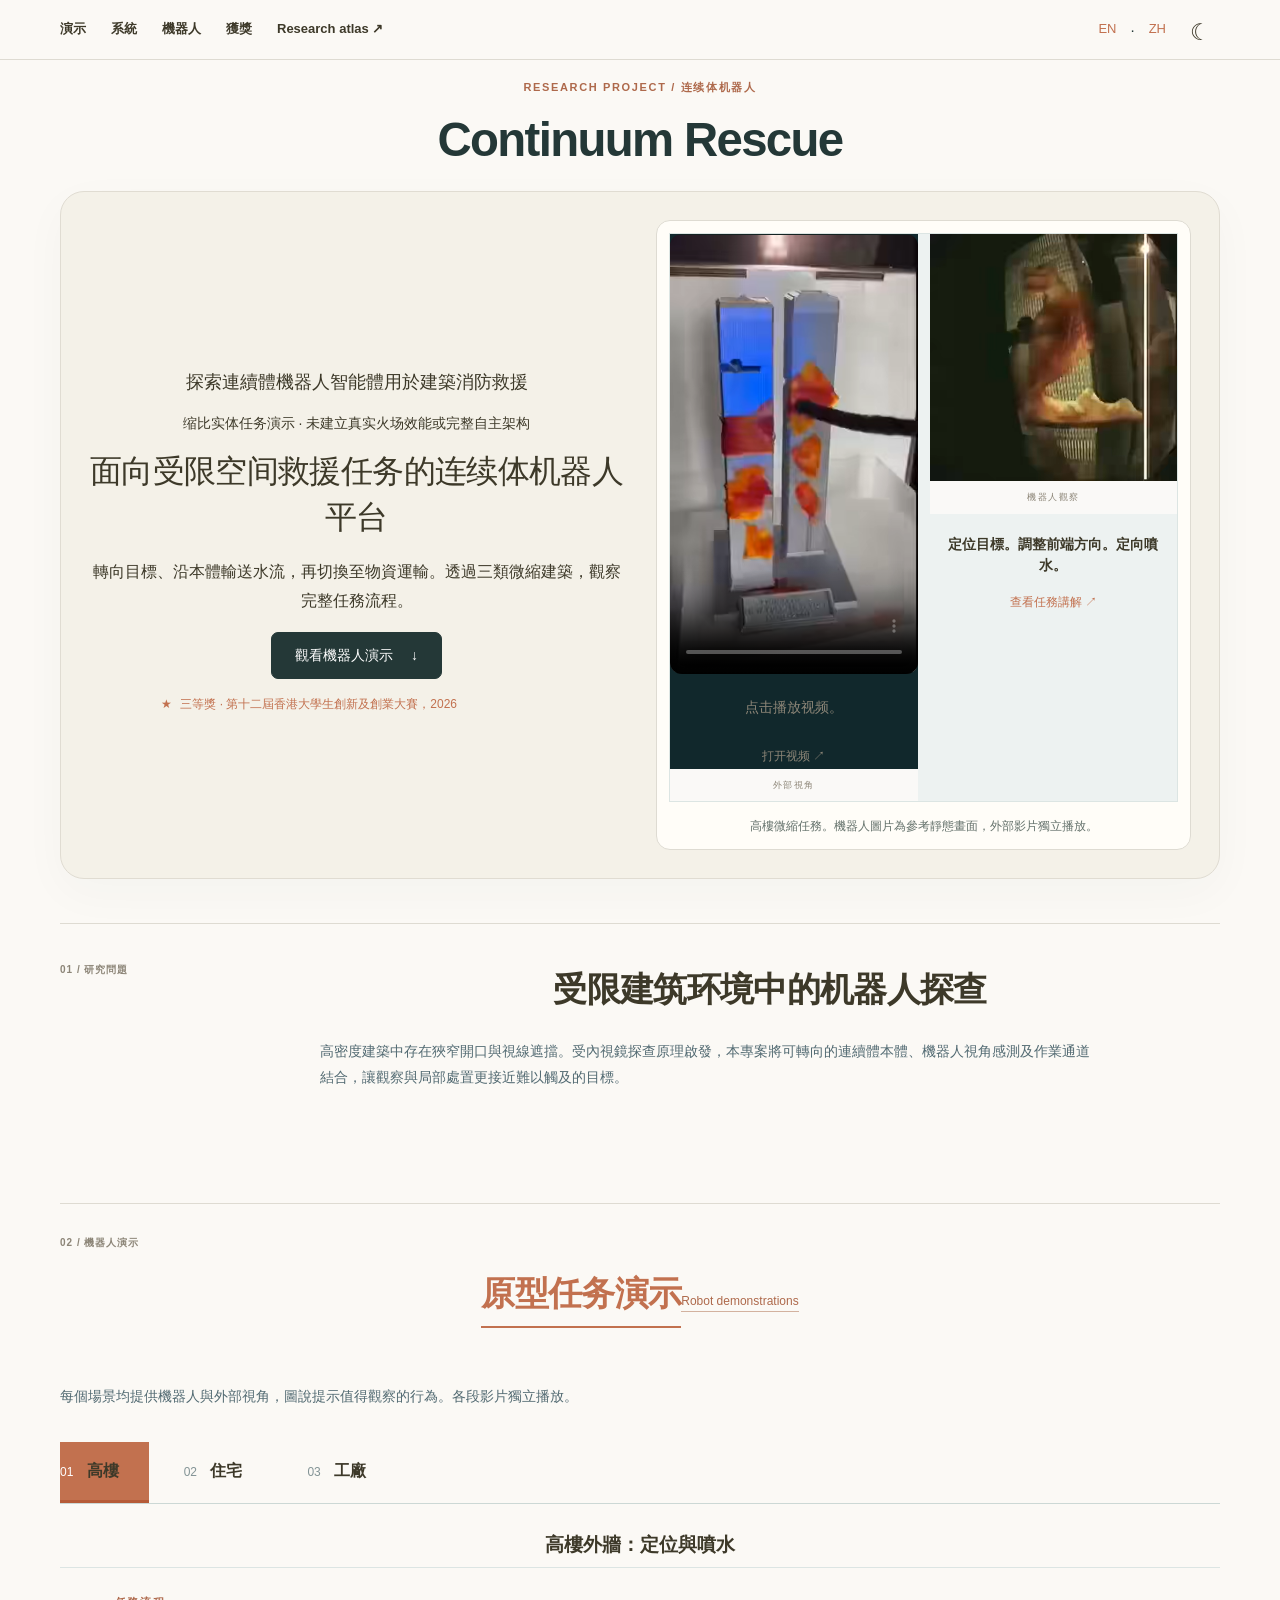
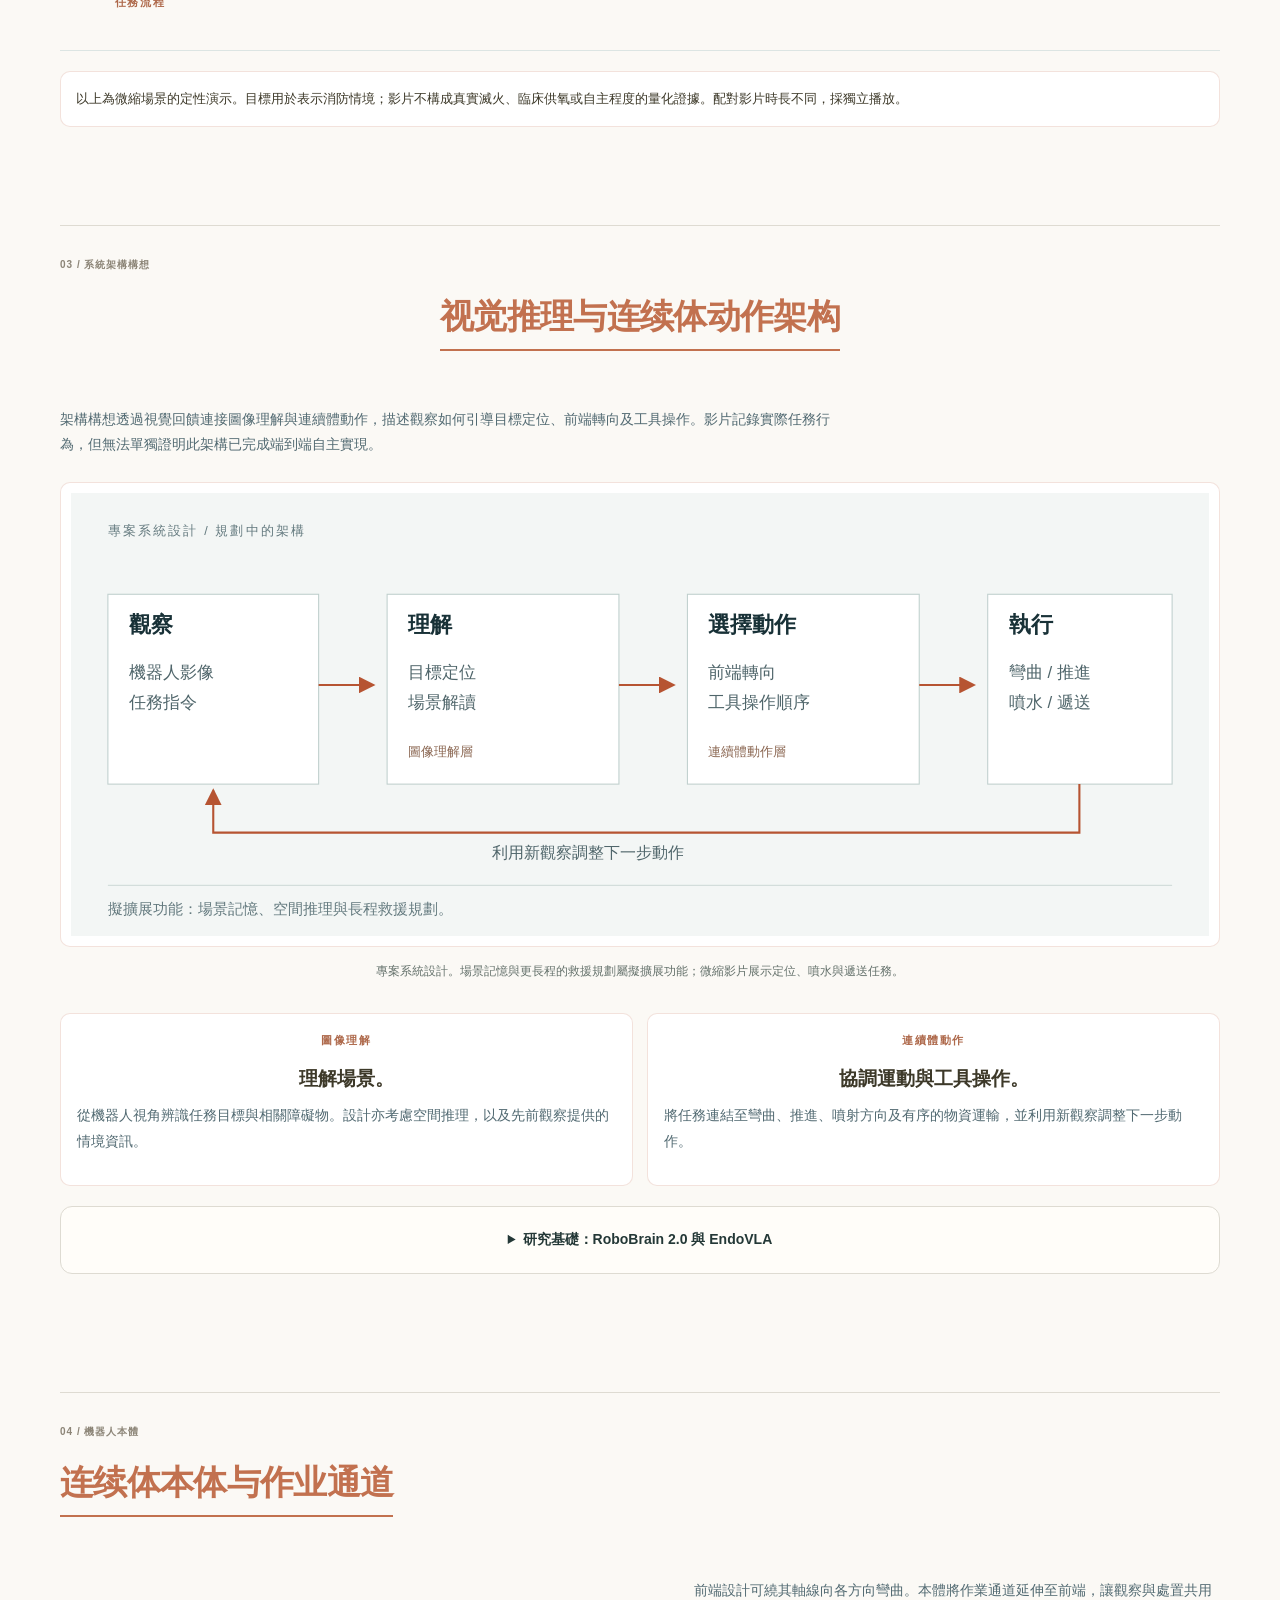
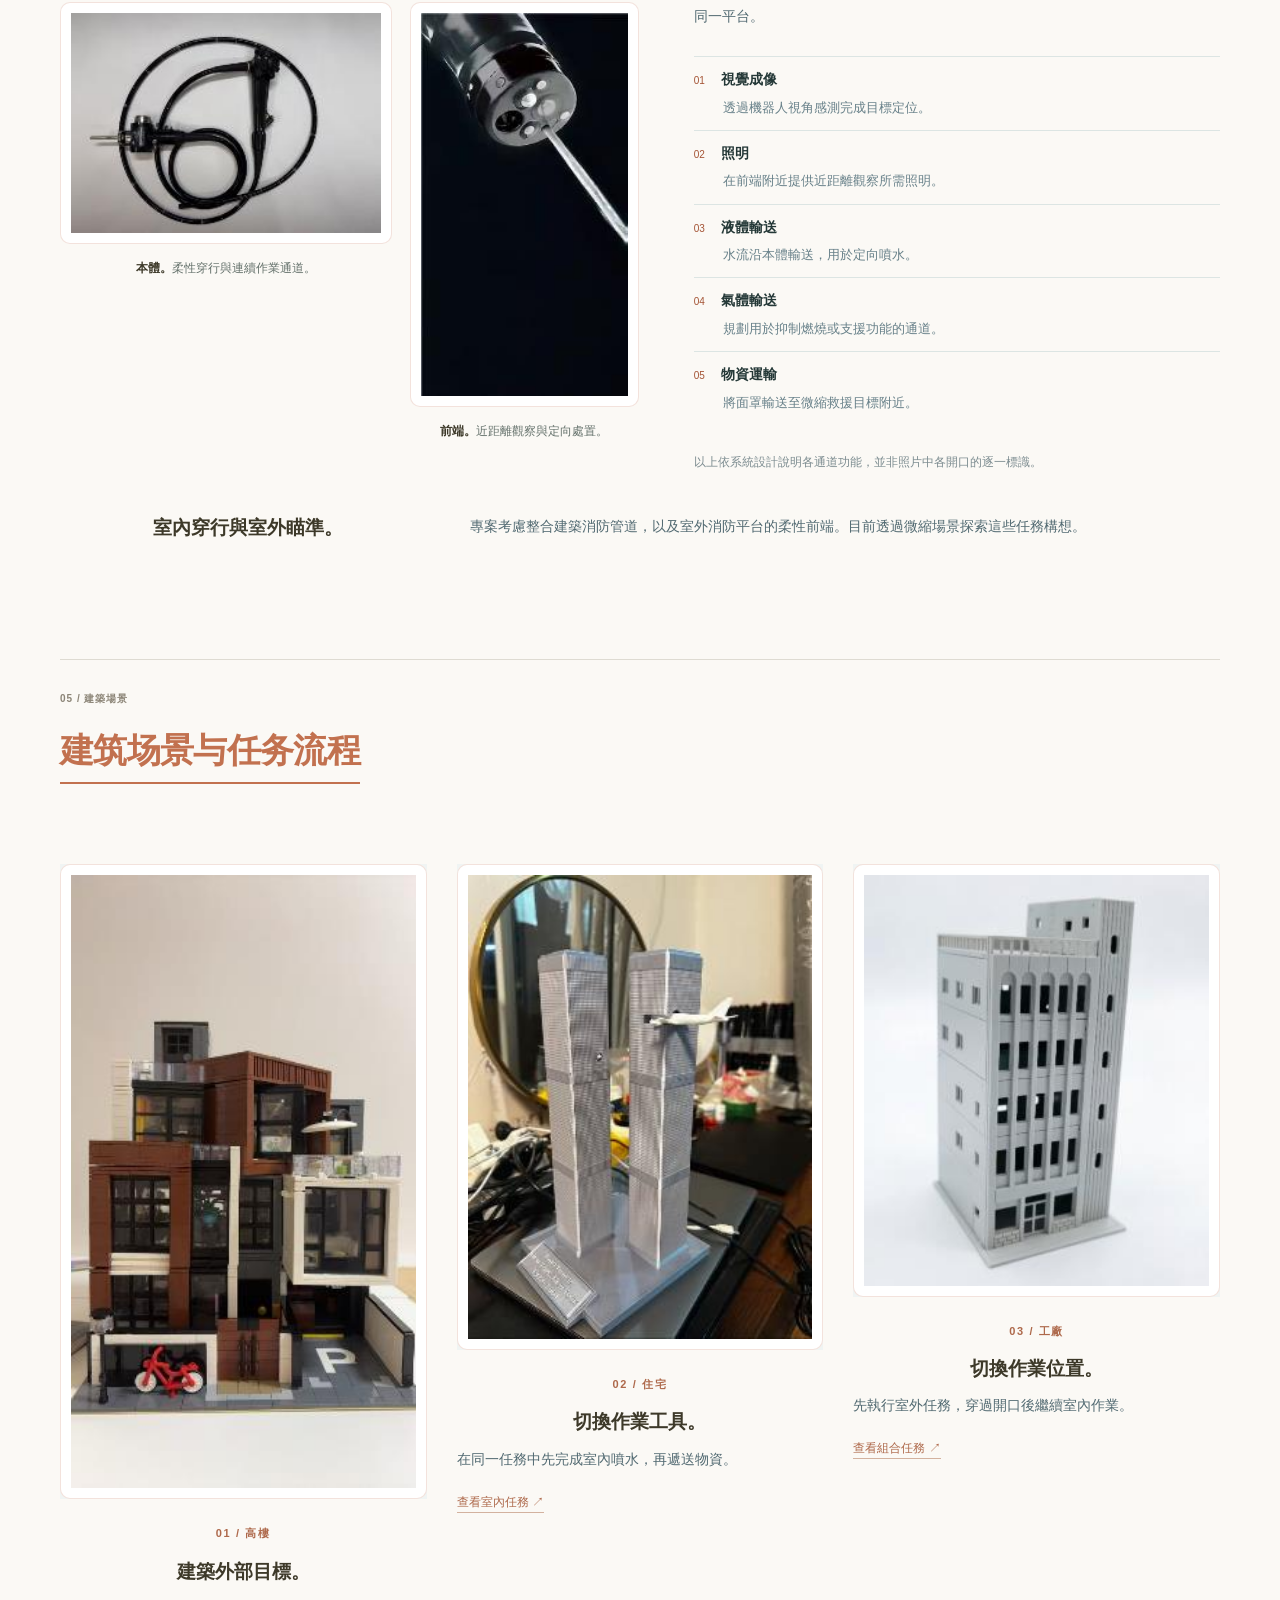
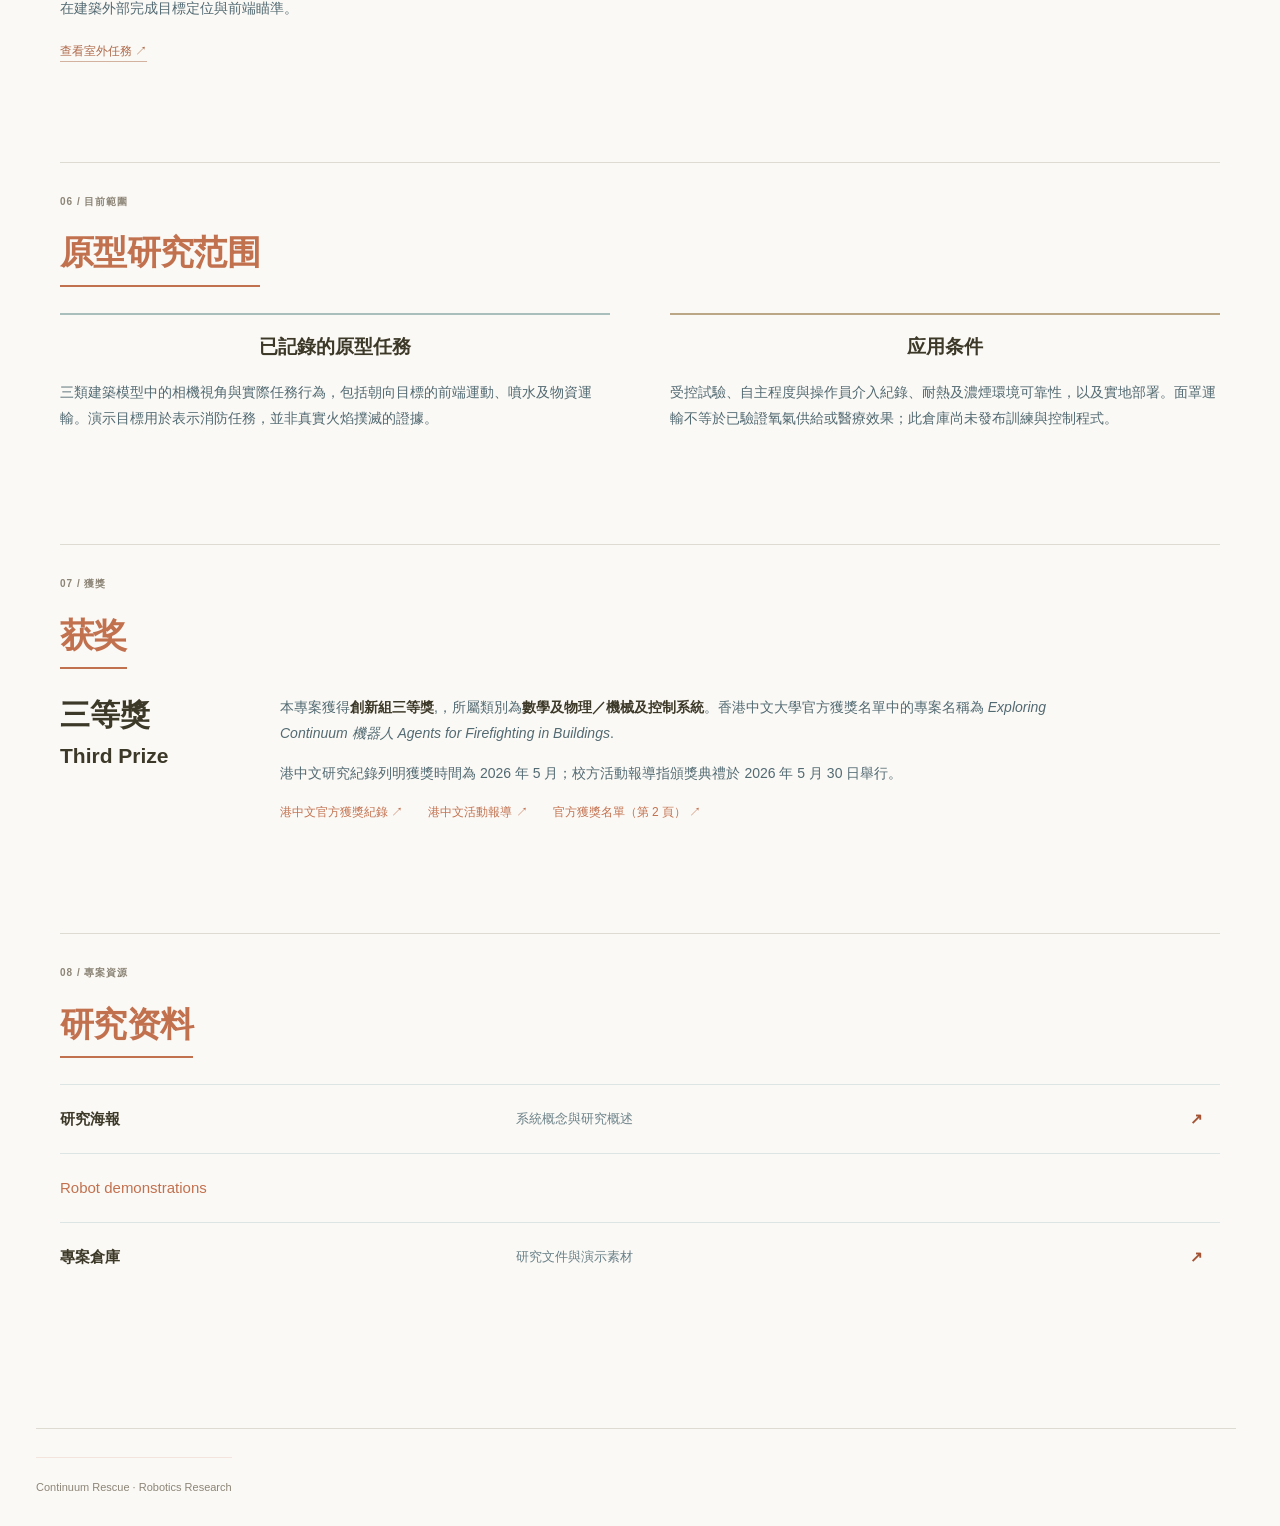
==== commit d00622e4: "Present project research and demonstrations without editorial UI" ====
--- a/index-zh.html
+++ b/index-zh.html
@@ -1,9 +1,9 @@
 <!DOCTYPE html>
 
 <html data-theme="light" lang="zh-Hant"><head><script>document.documentElement.dataset.theme='light';document.documentElement.style.colorScheme='light';</script><meta charset="utf-8"/><meta content="width=device-width,initial-scale=1" name="viewport"/><meta content="面向建築救援盲區的連續體機器人：微縮建築中的柔性穿行、視覺定位與物資遞送演示。" name="description"/><meta content="#183137" name="theme-color"/><title>探索連續體機器人智能體用於建築消防救援</title><link href="assets/images/favicon.svg" rel="icon" type="image/svg+xml"/><link href="assets/css/style.css" rel="stylesheet"/><script defer="" src="assets/js/main.js"></script><link href="index.html" hreflang="en" rel="alternate"/><link href="index-zh.html" hreflang="zh-Hant" rel="alternate"/><link href="presentation-support.css" rel="stylesheet"/><script defer="" src="presentation-support.js"></script><link href="academic-theme.css" rel="stylesheet"/><script defer="" src="academic-ui.js"></script><link href="research-design.css" rel="stylesheet"/><script defer="" src="research-design.js"></script></head>
-<body class="theme-evan academic-project research-designed"><nav class="top-nav" id="navigation"><div class="nav-container"><div class="nav-left"><a href="#demos">演示</a><a href="#method">系統</a><a href="#hardware">機器人</a><a href="#recognition">獲獎</a><a href="https://tianchun-research-atlas.husheddaisy64.chatgpt.site">Research atlas ↗</a></div><div class="academic-tools site-language"><a href="index.html">EN</a> · <a href="index-zh.html">ZH</a><button aria-controls="navigation" aria-expanded="false" aria-label="Menu" class="menu menu-toggle">Menu</button><button aria-label="Switch to dark theme" class="theme-toggle" data-theme-toggle="">☾</button></div></div></nav><div class="wrapper"><header class="sidebar"><div class="profile-card"><h2 class="project-identity">Continuum Rescue</h2><div class="visitor-card"><div class="visitor-card-title">本页导航</div><div class="academic-toc"><a href="#overview">项目概览</a><a href="#demos">演示</a><a href="#method">方法</a><a href="#hardware">硬件平台</a><a href="#scenarios">应用场景</a><a href="#recognition">获奖</a><a href="#resources">资料</a></div></div></div></header><main class="content academic-main" id="main"><p class="academic-eyebrow">RESEARCH PROJECT / 连续体机器人</p><nav aria-label="Language" class="research-language"><a href="index.html" hreflang="en">EN</a><a aria-current="page" href="index-zh.html" hreflang="zh-CN">ZH</a></nav><h1 class="academic-title">Continuum Rescue</h1><header class="hero"><div class="hero-copy"><div class="eyebrow">連續體機器人 / 具身智能</div><p class="subtitle">探索連續體機器人智能體用於建築消防救援</p><p class="media-caption">缩比实体任务演示 · 未建立真实火场效能或完整自主架构</p><p class="hero-lead">面向受限空间救援任务的连续体机器人平台</p><p class="hero-summary">轉向目標、沿本體輸送水流，再切換至物資運輸。透過三類微縮建築，觀察完整任務流程。</p><div class="actions"><a class="button primary" href="#demos">觀看機器人演示 <span aria-hidden="true">↓</span></a><a class="text-link" href="assets/documents/research-poster.pdf" rel="noopener" target="_blank">研究海報 ↗</a></div><a class="award-line" href="#recognition"><span aria-hidden="true">★</span> 三等獎 · 第十二屆香港大學生創新及創業大賽，2026</a><div aria-label="研究流程" class="research-path"><span>观察</span><i aria-hidden="true">→</i><span>前端转向</span><i aria-hidden="true">→</i><span>工具操作</span><i aria-hidden="true">→</i><span>视觉反馈</span></div></div><figure class="hero-media"><div class="hero-views"><div class="hero-external"><video aria-label="高樓 target spraying external demonstration" controls="" playsinline="" poster="assets/images/frame-24.png" preload="metadata"><source src="assets/videos/demo-02.mp4" type="video/mp4"/></video><span class="view-tag">外部視角</span></div><div class="hero-observation"><img alt="機器人 camera view of the high-rise target" src="assets/images/frame-23.png"/><span class="view-tag">機器人觀察</span><div class="hero-observation-copy"><span class="eyebrow">室外任務</span><strong>定位目標。<br/>調整前端方向。<br/>定向噴水。</strong><a href="#demos">查看任務講解 ↗</a></div></div></div><figcaption>高樓微縮任務。機器人圖片為參考靜態畫面，外部影片獨立播放。</figcaption></figure></header>
+<body class="theme-evan academic-project research-designed"><nav class="top-nav" id="navigation"><div class="nav-container"><div class="nav-left"><a href="#demos">演示</a><a href="#method">系統</a><a href="#hardware">機器人</a><a href="#recognition">獲獎</a><a href="https://tianchun-research-atlas.husheddaisy64.chatgpt.site">Research atlas ↗</a></div><div class="academic-tools site-language"><a href="index.html">EN</a> · <a href="index-zh.html">ZH</a><button aria-controls="navigation" aria-expanded="false" aria-label="Menu" class="menu menu-toggle">Menu</button><button aria-label="Switch to dark theme" class="theme-toggle" data-theme-toggle="">☾</button></div></div></nav><div class="wrapper"><header class="sidebar"><div class="profile-card"><h2 class="project-identity">Continuum Rescue</h2><div class="visitor-card"><div class="visitor-card-title">本页导航</div><div class="academic-toc"><a href="#overview">项目概览</a><a href="#demos">演示</a><a href="#method">方法</a><a href="#hardware">硬件平台</a><a href="#scenarios">应用场景</a><a href="#recognition">获奖</a><a href="#resources">资料</a></div></div></div></header><main class="content academic-main" id="main"><p class="academic-eyebrow">RESEARCH PROJECT / 连续体机器人</p><h1 class="academic-title">Continuum Rescue</h1><header class="hero"><div class="hero-copy"><p class="subtitle">探索連續體機器人智能體用於建築消防救援</p><p class="media-caption">缩比实体任务演示 · 未建立真实火场效能或完整自主架构</p><p class="hero-lead">面向受限空间救援任务的连续体机器人平台</p><p class="hero-summary">轉向目標、沿本體輸送水流，再切換至物資運輸。透過三類微縮建築，觀察完整任務流程。</p><div class="actions"><a class="button primary" href="#demos">觀看機器人演示 <span aria-hidden="true">↓</span></a></div><a class="award-line" href="#recognition"><span aria-hidden="true">★</span> 三等獎 · 第十二屆香港大學生創新及創業大賽，2026</a><div aria-label="研究流程" class="research-path"><span>观察</span><i aria-hidden="true">→</i><span>前端转向</span><i aria-hidden="true">→</i><span>工具操作</span><i aria-hidden="true">→</i><span>视觉反馈</span></div></div><figure class="hero-media"><div class="hero-views"><div class="hero-external"><video aria-label="高樓 target spraying external demonstration" controls="" playsinline="" poster="assets/images/frame-24.png" preload="metadata"><source src="assets/videos/demo-02.mp4" type="video/mp4"/></video><span class="view-tag">外部視角</span></div><div class="hero-observation"><img alt="機器人 camera view of the high-rise target" src="assets/images/frame-23.png"/><span class="view-tag">機器人觀察</span><div class="hero-observation-copy"><strong>定位目標。<br/>調整前端方向。<br/>定向噴水。</strong><a href="#demos">查看任務講解 ↗</a></div></div></div><figcaption>高樓微縮任務。機器人圖片為參考靜態畫面，外部影片獨立播放。</figcaption></figure></header>
 <section class="section problem visible" id="overview"><div class="section-label">01 / 研究問題</div><div><span class="research-section-number">01 / 研究章节</span><h2>受限建筑环境中的机器人探查</h2><p class="reading">高密度建築中存在狹窄開口與視線遮擋。受內視鏡探查原理啟發，本專案將可轉向的連續體本體、機器人視角感測及作業通道結合，讓觀察與局部處置更接近難以觸及的目標。</p></div></section>
-<section class="section visible" id="demos"><div class="section-label">02 / 機器人演示</div><div class="section-head"><span class="research-section-number">02 / 研究章节</span><h2>原型任务演示</h2><a class="text-link" href="#demos" rel="noopener" target="_blank">Robot demonstrations</a></div><p class="reading">每個場景均提供機器人與外部視角，圖說提示值得觀察的行為。各段影片獨立播放。</p><div aria-label="演示場景" class="tabs" role="group"><button aria-pressed="true" data-scenario="highrise">01 <strong>高樓</strong></button><button aria-pressed="false" data-scenario="residential">02 <strong>住宅</strong></button><button aria-pressed="false" data-scenario="factory">03 <strong>工廠</strong></button></div><div class="demo-header"><h3 id="demo-title">高樓 façade</h3><p id="demo-description"></p></div><div id="demo-grid"></div><div class="task-sequence"><span class="eyebrow">任務流程</span><ol id="demo-steps"></ol></div><noscript><p><a href="#demos">Robot demonstrations</a>，查看所有場景。</p></noscript><p class="scope-note">以上為微縮場景的定性演示。目標用於表示消防情境；影片不構成真實滅火、臨床供氧或自主程度的量化證據。配對影片時長不同，採獨立播放。</p></section>
+<section class="section visible" id="demos"><div class="section-label">02 / 機器人演示</div><div class="section-head"><span class="research-section-number">02 / 研究章节</span><h2>原型任务演示</h2><a class="text-link" href="#demos" rel="noopener" target="_blank">Robot demonstrations</a></div><p class="reading">每個場景均提供機器人與外部視角，圖說提示值得觀察的行為。各段影片獨立播放。</p><div aria-label="演示場景" class="tabs" role="group"><button aria-pressed="true" data-scenario="highrise">01 <strong>高樓</strong></button><button aria-pressed="false" data-scenario="residential">02 <strong>住宅</strong></button><button aria-pressed="false" data-scenario="factory">03 <strong>工廠</strong></button></div><div class="demo-header"><h3 id="demo-title">高樓 façade</h3></div><div id="demo-grid"></div><div class="task-sequence"><span class="eyebrow">任務流程</span><ol id="demo-steps"></ol></div><noscript><p><a href="#demos">Robot demonstrations</a>，查看所有場景。</p></noscript><p class="scope-note">以上為微縮場景的定性演示。目標用於表示消防情境；影片不構成真實滅火、臨床供氧或自主程度的量化證據。配對影片時長不同，採獨立播放。</p></section>
 <section class="section visible" id="method"><div class="section-label">03 / 系統架構構想</div><div class="section-head"><span class="research-section-number">03 / 研究章节</span><h2>视觉推理与连续体动作架构</h2></div><p class="reading">架構構想透過視覺回饋連接圖像理解與連續體動作，描述觀察如何引導目標定位、前端轉向及工具操作。影片記錄實際任務行為，但無法單獨證明此架構已完成端到端自主實現。</p><figure class="system-figure"><img alt="Proposed system: camera observation and task instruction feed scene understanding, action selection and the continuum robot, with an observation feedback loop" loading="lazy" src="assets/images/rescue-system-zh.svg"/><ol aria-label="Proposed system flow" class="system-mobile"><li><strong>01 / 觀察</strong><span>機器人影像與任務指令。</span></li><li><strong>02 / 理解</strong><span>目標定位與場景解讀。</span></li><li><strong>03 / 選擇動作</strong><span>前端轉向與工具操作順序。</span></li><li><strong>04 / 執行</strong><span>彎曲、推進、噴水或遞送。</span></li><li class="feedback">回饋：利用新觀察調整下一步動作。</li></ol><figcaption>專案系統設計。場景記憶與更長程的救援規劃屬擬擴展功能；微縮影片展示定位、噴水與遞送任務。</figcaption></figure><div class="method-notes"><article><span class="eyebrow">圖像理解</span><h3>理解場景。</h3><p>從機器人視角辨識任務目標與相關障礙物。設計亦考慮空間推理，以及先前觀察提供的情境資訊。</p></article><article><span class="eyebrow">連續體動作</span><h3>協調運動與工具操作。</h3><p>將任務連結至彎曲、推進、噴射方向及有序的物資運輸，並利用新觀察調整下一步動作。</p></article></div><details class="research-foundations"><summary>研究基礎：RoboBrain 2.0 與 EndoVLA</summary><p><a href="https://arxiv.org/abs/2507.02029">RoboBrain 2.0</a>為圖像理解層提供研究基礎。<a href="https://arxiv.org/abs/2505.15206">EndoVLA</a>為柔性器械的視覺指令與動作提供研究基礎。以上為相關研究。</p><div class="foundation-images"><figure><img alt="RoboBrain foundation figure reproduced，所屬類別為project presentation" loading="lazy" src="assets/images/robobrain-foundation.png"/><figcaption>理解與規劃的研究基礎。</figcaption></figure><figure><img alt="EndoVLA foundation figure reproduced，所屬類別為project presentation" loading="lazy" src="assets/images/endovla-foundation.png"/><figcaption>視覺指令與動作的研究基礎。</figcaption></figure></div></details></section>
 <section class="section visible" id="hardware"><div class="section-label">04 / 機器人本體</div><span class="research-section-number">04 / 研究章节</span><h2>连续体本体与作业通道</h2><div class="hardware-layout"><div class="hardware-photos"><figure class="body-photo"><img alt="Tubular continuum robot body with coiled working channels" loading="lazy" src="assets/images/continuum-robot.jpg"/><figcaption><strong>本體。</strong>柔性穿行與連續作業通道。</figcaption></figure><figure class="tip-photo"><img alt="Close-up of the front end and material delivery tube" loading="lazy" src="assets/images/end-effector.jpg"/><figcaption><strong>前端。</strong>近距離觀察與定向處置。</figcaption></figure></div><div class="hardware-copy"><p>前端設計可繞其軸線向各方向彎曲。本體將作業通道延伸至前端，讓觀察與處置共用同一平台。</p><dl class="channel-list"><div><dt><span>01</span> 視覺成像</dt><dd>透過機器人視角感測完成目標定位。</dd></div><div><dt><span>02</span> 照明</dt><dd>在前端附近提供近距離觀察所需照明。</dd></div><div><dt><span>03</span> 液體輸送</dt><dd>水流沿本體輸送，用於定向噴水。</dd></div><div><dt><span>04</span> 氣體輸送</dt><dd>規劃用於抑制燃燒或支援功能的通道。</dd></div><div><dt><span>05</span> 物資運輸</dt><dd>將面罩輸送至微縮救援目標附近。</dd></div></dl><p class="figure-note">以上依系統設計說明各通道功能，並非照片中各開口的逐一標識。</p></div></div><div class="deployment-note"><h3>室內穿行與室外瞄準。</h3><p>專案考慮整合建築消防管道，以及室外消防平台的柔性前端。目前透過微縮場景探索這些任務構想。</p></div></section>
 <section class="section visible" id="scenarios"><div class="section-label">05 / 建築場景</div><span class="research-section-number">05 / 研究章节</span><h2>建筑场景与任务流程</h2><div class="scenario-gallery"><article><figure><img alt="高樓 miniature setup" loading="lazy" src="assets/images/high-rise.jpg"/></figure><span class="eyebrow">01 / 高樓</span><h3>建築外部目標。</h3><p>在建築外部完成目標定位與前端瞄準。</p><a class="text-link" data-demo-jump="highrise" href="#demos">查看室外任務 ↗</a></article><article><figure><img alt="住宅 miniature setup" loading="lazy" src="assets/images/residential.jpg"/></figure><span class="eyebrow">02 / 住宅</span><h3>切換作業工具。</h3><p>在同一任務中先完成室內噴水，再遞送物資。</p><a class="text-link" data-demo-jump="residential" href="#demos">查看室內任務 ↗</a></article><article><figure><img alt="工廠 miniature setup" loading="lazy" src="assets/images/factory.jpg"/></figure><span class="eyebrow">03 / 工廠</span><h3>切換作業位置。</h3><p>先執行室外任務，穿過開口後繼續室內作業。</p><a class="text-link" data-demo-jump="factory" href="#demos">查看組合任務 ↗</a></article></div></section>
--- a/research-design.css
+++ b/research-design.css
@@ -40,3 +40,22 @@
 @media(prefers-reduced-motion:no-preference){body.research-designed.research-designed a.button{transition:transform .2s,background .2s}body.research-designed.research-designed a.button:hover{transform:translateY(-2px);background:#35554c!important}}
 
 html[data-theme=dark] body.research-designed.research-designed{--research-ink:#e0e9e2;--research-paper:#192720;--research-line:#45544a;--research-muted:#b4c4b8}html[data-theme=dark] body.research-designed.research-designed .hero,html[data-theme=dark] body.research-designed.research-designed .detail-hero{background:linear-gradient(140deg,#3b3229,#24372e)!important}html[data-theme=dark] body.research-designed.research-designed .card,html[data-theme=dark] body.research-designed.research-designed .hero-media,html[data-theme=dark] body.research-designed.research-designed .hero-apparatus,html[data-theme=dark] body.research-designed.research-designed .hero-visual,html[data-theme=dark] body.research-designed.research-designed .hero-diagram,html[data-theme=dark] body.research-designed.research-designed .table-wrap,html[data-theme=dark] body.research-designed.research-designed details,html[data-theme=dark] body.research-designed.research-designed .video-card{background:#24352c!important}html[data-theme=dark] body.research-designed.research-designed th,html[data-theme=dark] body.research-designed.research-designed .research-path span{background:#33483c!important;color:#e0e9e2!important}html[data-theme=dark] body.research-designed.research-designed .top-nav,html[data-theme=dark] body.research-designed.research-designed .site-header{background:#192720f5!important}html[data-theme=dark] body.research-designed.research-designed a.button{color:#192720!important}html[data-theme=dark] body.research-designed.research-designed .research-language a{background:#2c4034;color:#e0e9e2}html[data-theme=dark] body.research-designed.research-designed .research-language a[aria-current=page]{background:#dce7df;color:#20352a}
+
+/* Shared research presentation system */
+body.research-designed.research-designed .academic-main{padding-top:78px!important}
+body.research-designed.research-designed .academic-title{font-size:clamp(30px,3.7vw,48px)!important;margin:8px auto 22px!important}
+body.research-designed.research-designed .hero,body.research-designed.research-designed header.hero{grid-template-columns:minmax(0,1fr) minmax(0,1fr)!important;gap:32px!important;padding:28px!important;margin-bottom:44px!important;background:#f4f1e8!important;align-items:center!important}
+body.research-designed.research-designed .hero>div:first-child,body.research-designed.research-designed .hero-copy{max-width:none!important;padding:0!important}
+body.research-designed.research-designed .hero .academic-lead{font-size:clamp(22px,2.3vw,30px)!important;line-height:1.4!important;margin:0 0 18px!important}
+body.research-designed.research-designed .hero p{font-size:14px!important;line-height:1.8!important}
+body.research-designed.research-designed .hero-media,body.research-designed.research-designed .hero-apparatus,body.research-designed.research-designed .hero-visual,body.research-designed.research-designed .hero-diagram{display:block!important;width:100%!important;max-width:none!important;margin:0!important;padding:12px!important;background:#fffdf8!important;border:1px solid #dedbd2!important;border-radius:14px!important;box-shadow:none!important;min-height:0!important}
+body.research-designed.research-designed .hero img{width:100%!important;max-height:300px!important;height:auto!important;object-fit:contain!important}
+body.research-designed.research-designed .hero-media .inset{display:none!important}
+body.research-designed.research-designed .hero .actions{margin:16px auto!important;justify-content:center!important}
+body.research-designed.research-designed .hero .research-path{display:none!important}
+body.research-designed.research-designed .hero .media-note{font-size:10px!important;margin:10px 0 0!important}
+body.research-designed.research-designed .research-section-number{display:none!important}
+.publication-summary{border:1px solid #cbd8ce;border-radius:12px;padding:18px;margin:20px 0;background:#fffdf7;display:grid;gap:16px}.publication-entry{display:grid;grid-template-columns:160px 1fr 140px;gap:18px;align-items:center;border-bottom:1px solid #e4e5dc;padding-bottom:14px}.publication-entry:last-child{border:0;padding-bottom:0}.publication-entry h3{grid-column:1/-1;margin:0!important;font-size:15px!important}.publication-entry .author,.publication-entry .state{text-align:center;font-size:11px;padding:6px 8px;border-radius:5px;background:#e6eee5;color:#24483a}.publication-entry .venue{text-align:center;font-size:12px;color:#6a6c5f}.publication-entry .preprint{grid-column:1/-1;text-align:center;font-size:12px}.project-type{text-align:center;font-size:11px;color:#745b44;margin:0 0 15px}
+body.research-designed.research-designed.single-project .hero{display:block!important;padding:0!important;background:none!important;border:0!important;box-shadow:none!important;margin-bottom:20px!important}.single-project .video-wrapper,.single-project .video-container{max-width:600px!important;margin:auto!important}.single-project video{max-height:70vh!important;width:100%!important;object-fit:contain!important;background:#122823!important}.hero-diagram .mobile-loop{display:none!important}
+html[data-theme=dark] .publication-summary{background:#1e2a25;color:#f1efe5}html[data-theme=dark] .publication-entry .venue{color:#d6dacd}
+@media(max-width:760px){body.research-designed.research-designed .wrapper{width:calc(100% - 32px)!important}body.research-designed.research-designed .hero,body.research-designed.research-designed header.hero{grid-template-columns:1fr!important;padding:20px!important;gap:20px!important}body.research-designed.research-designed .hero img{max-height:260px!important}.publication-entry{grid-template-columns:1fr;gap:10px}.publication-entry h3,.publication-entry .preprint{grid-column:auto}.publication-entry .author,.publication-entry .state{max-width:180px;width:100%;margin:auto}.academic-project .academic-tools .lock{display:inline-block!important;font-size:10px}.hero-stage-row{gap:6px!important}.hero-stage strong{font-size:10px!important}.hero-diagram .mobile-loop{display:block!important}.hero-diagram>img{display:none!important}}
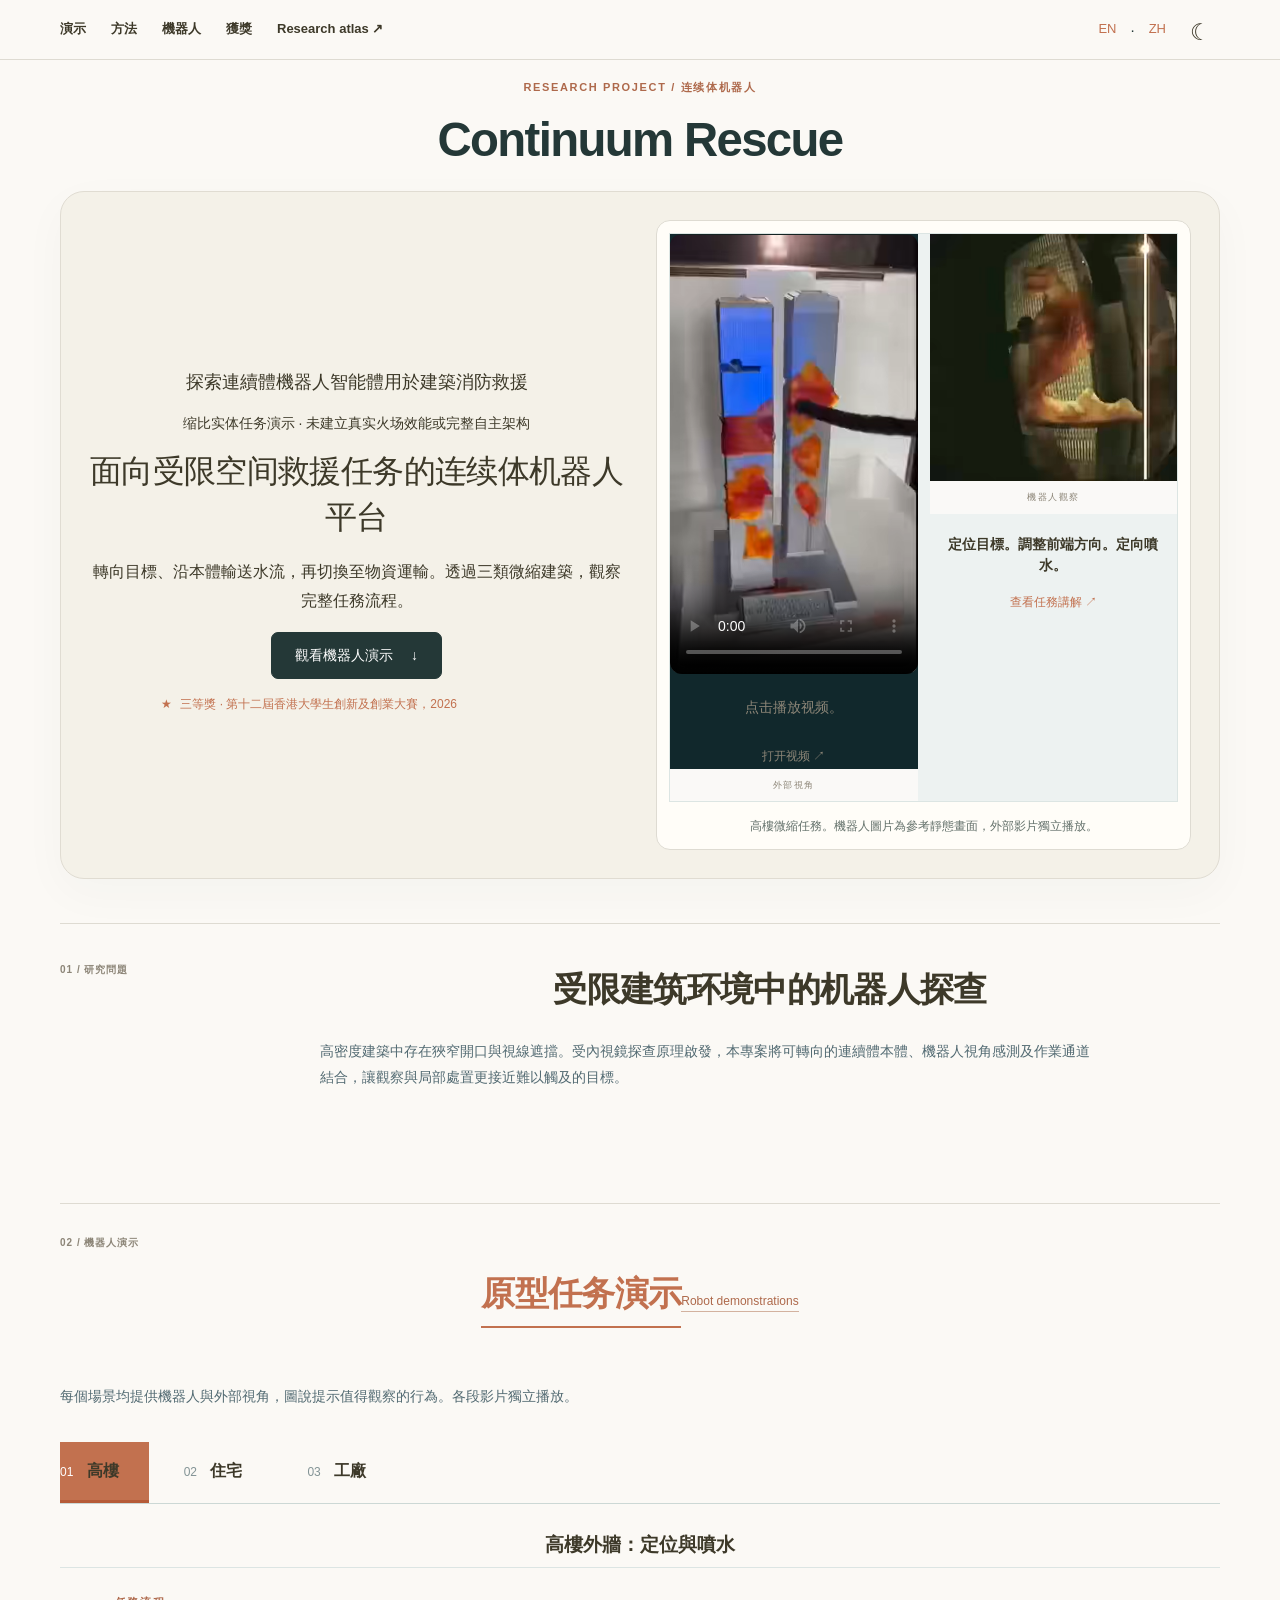
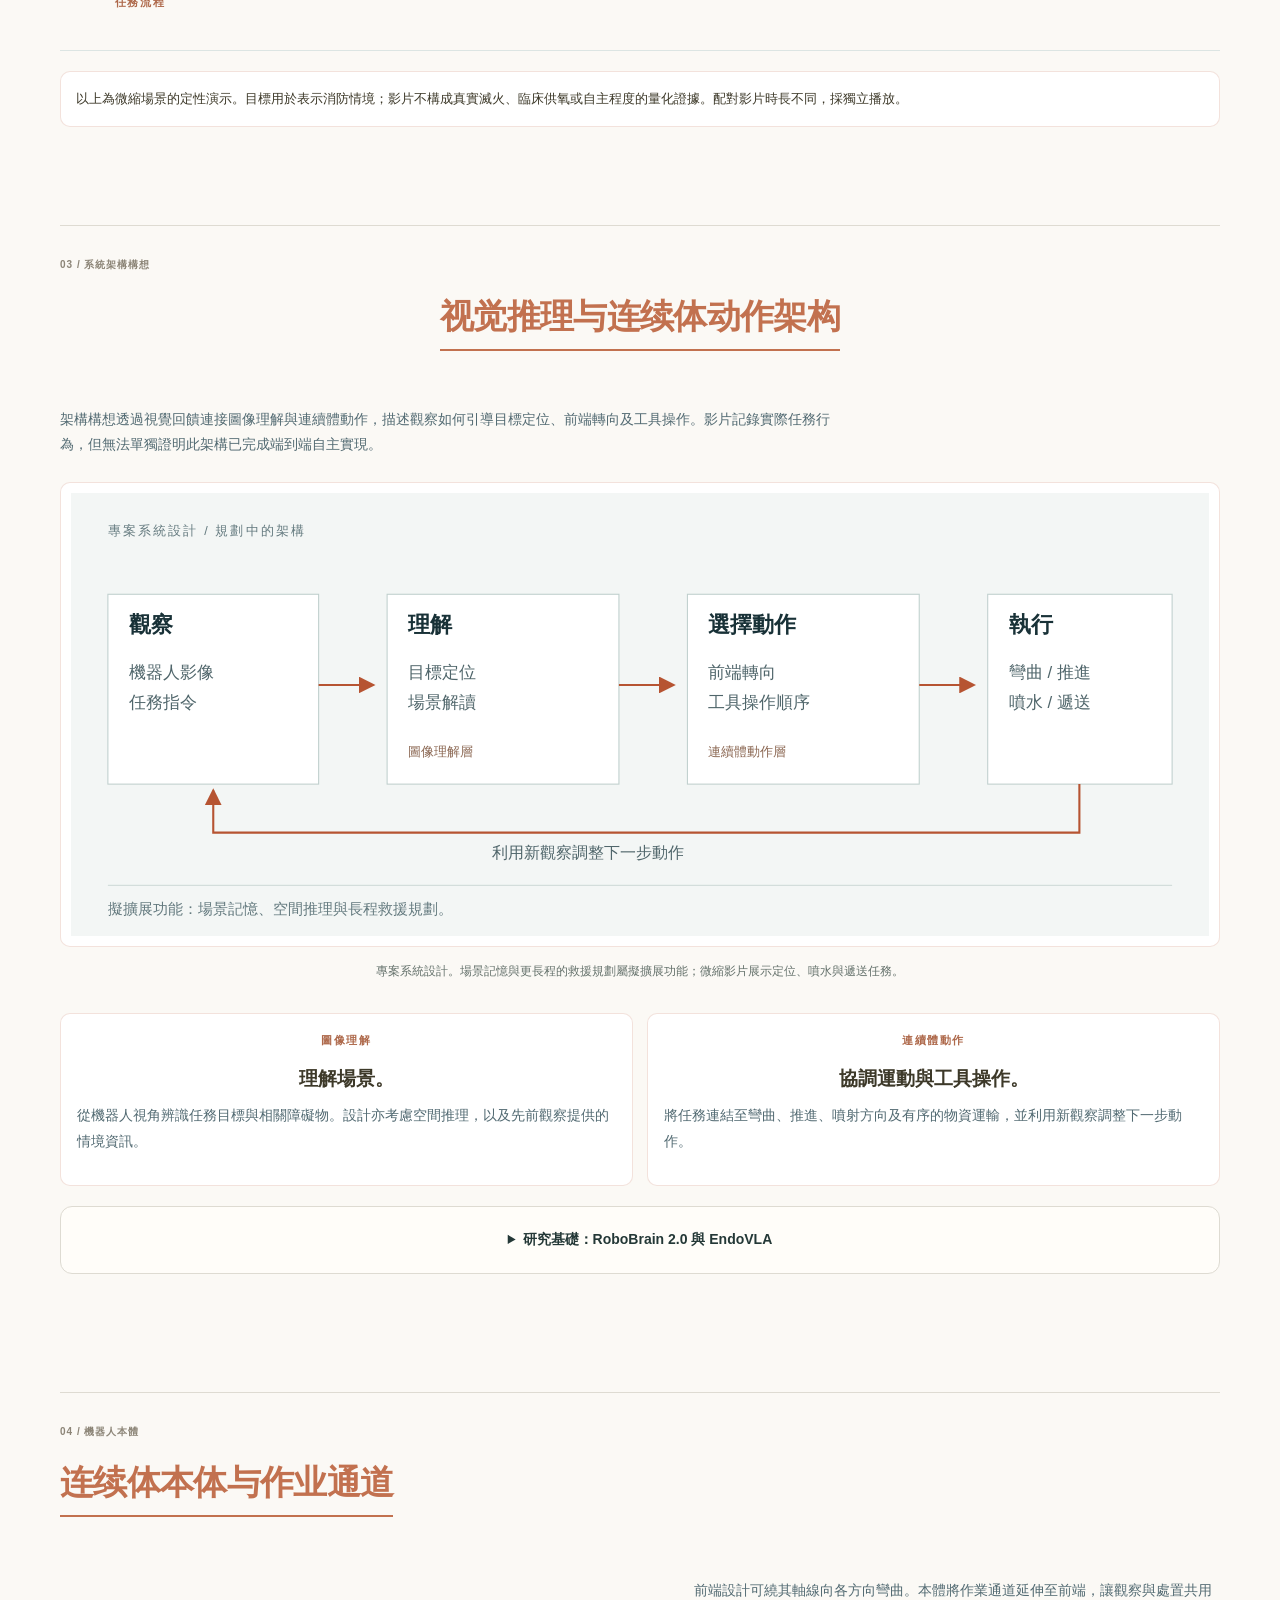
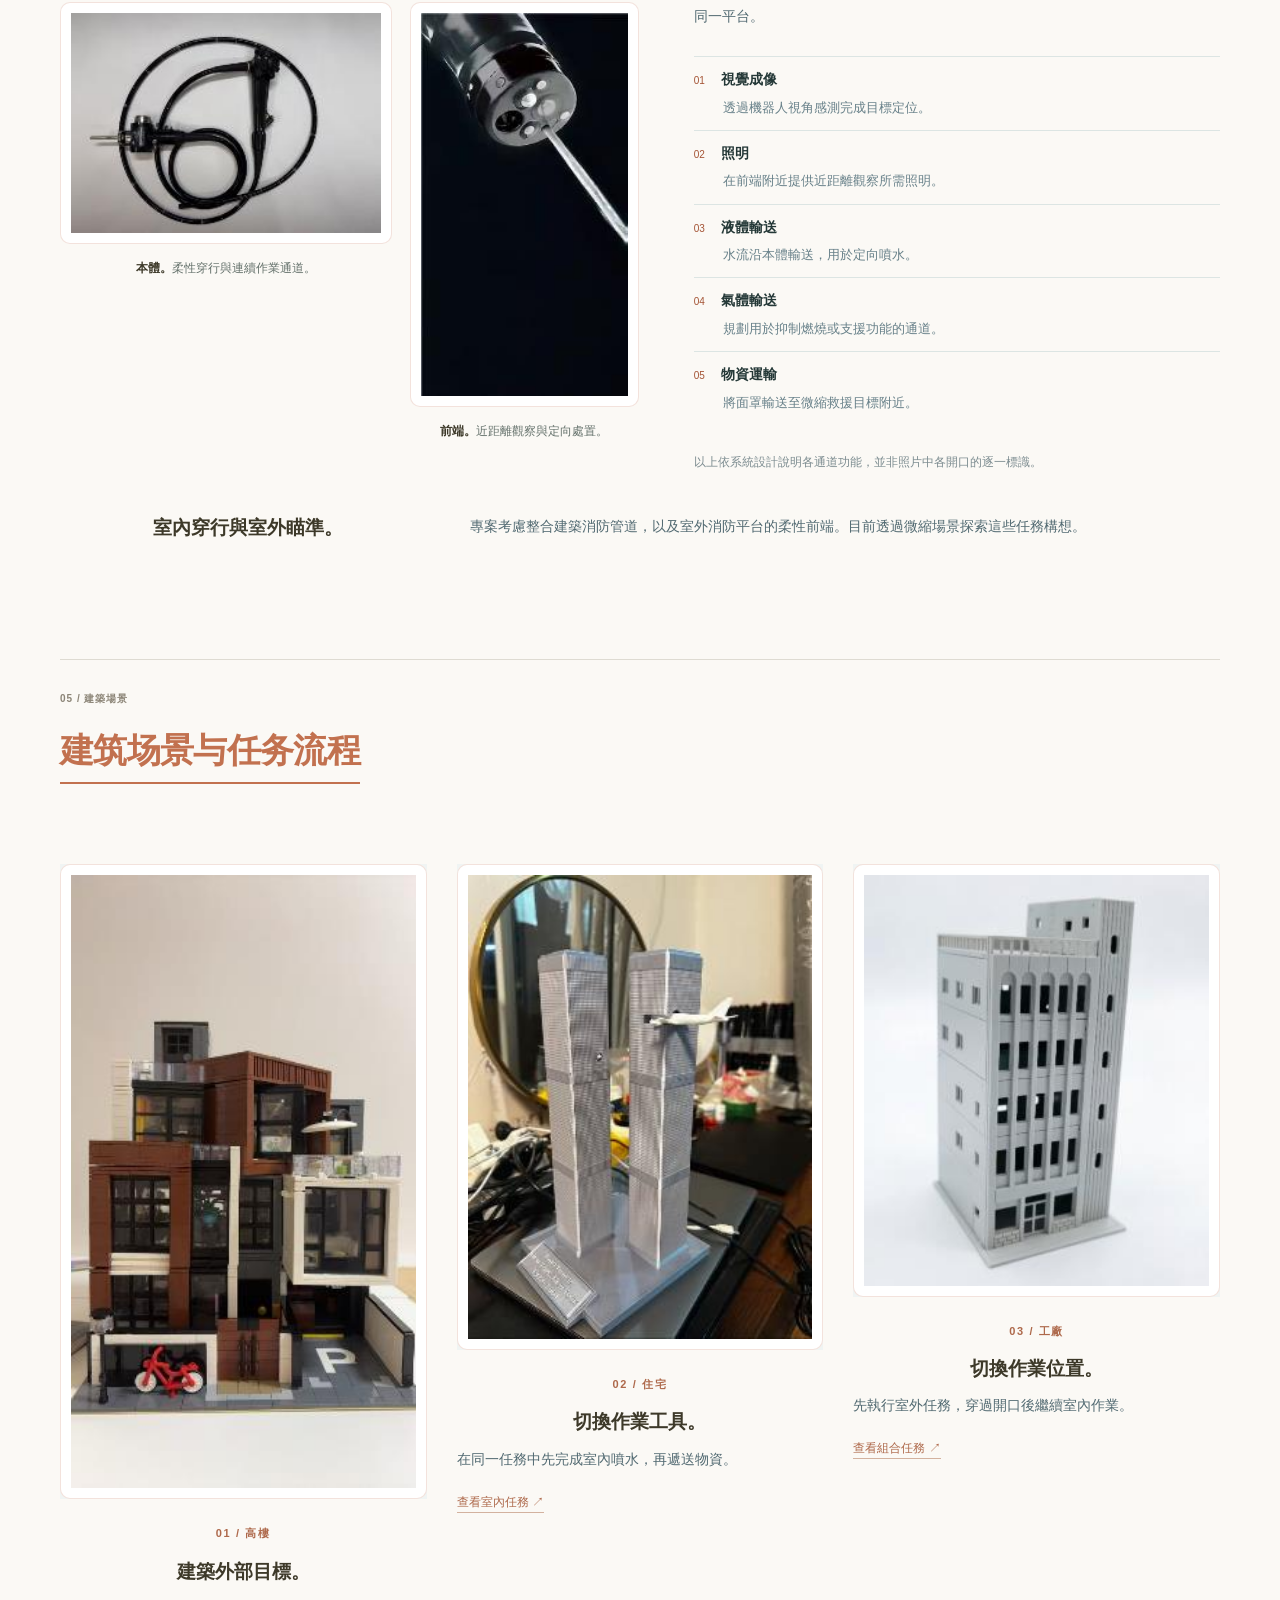
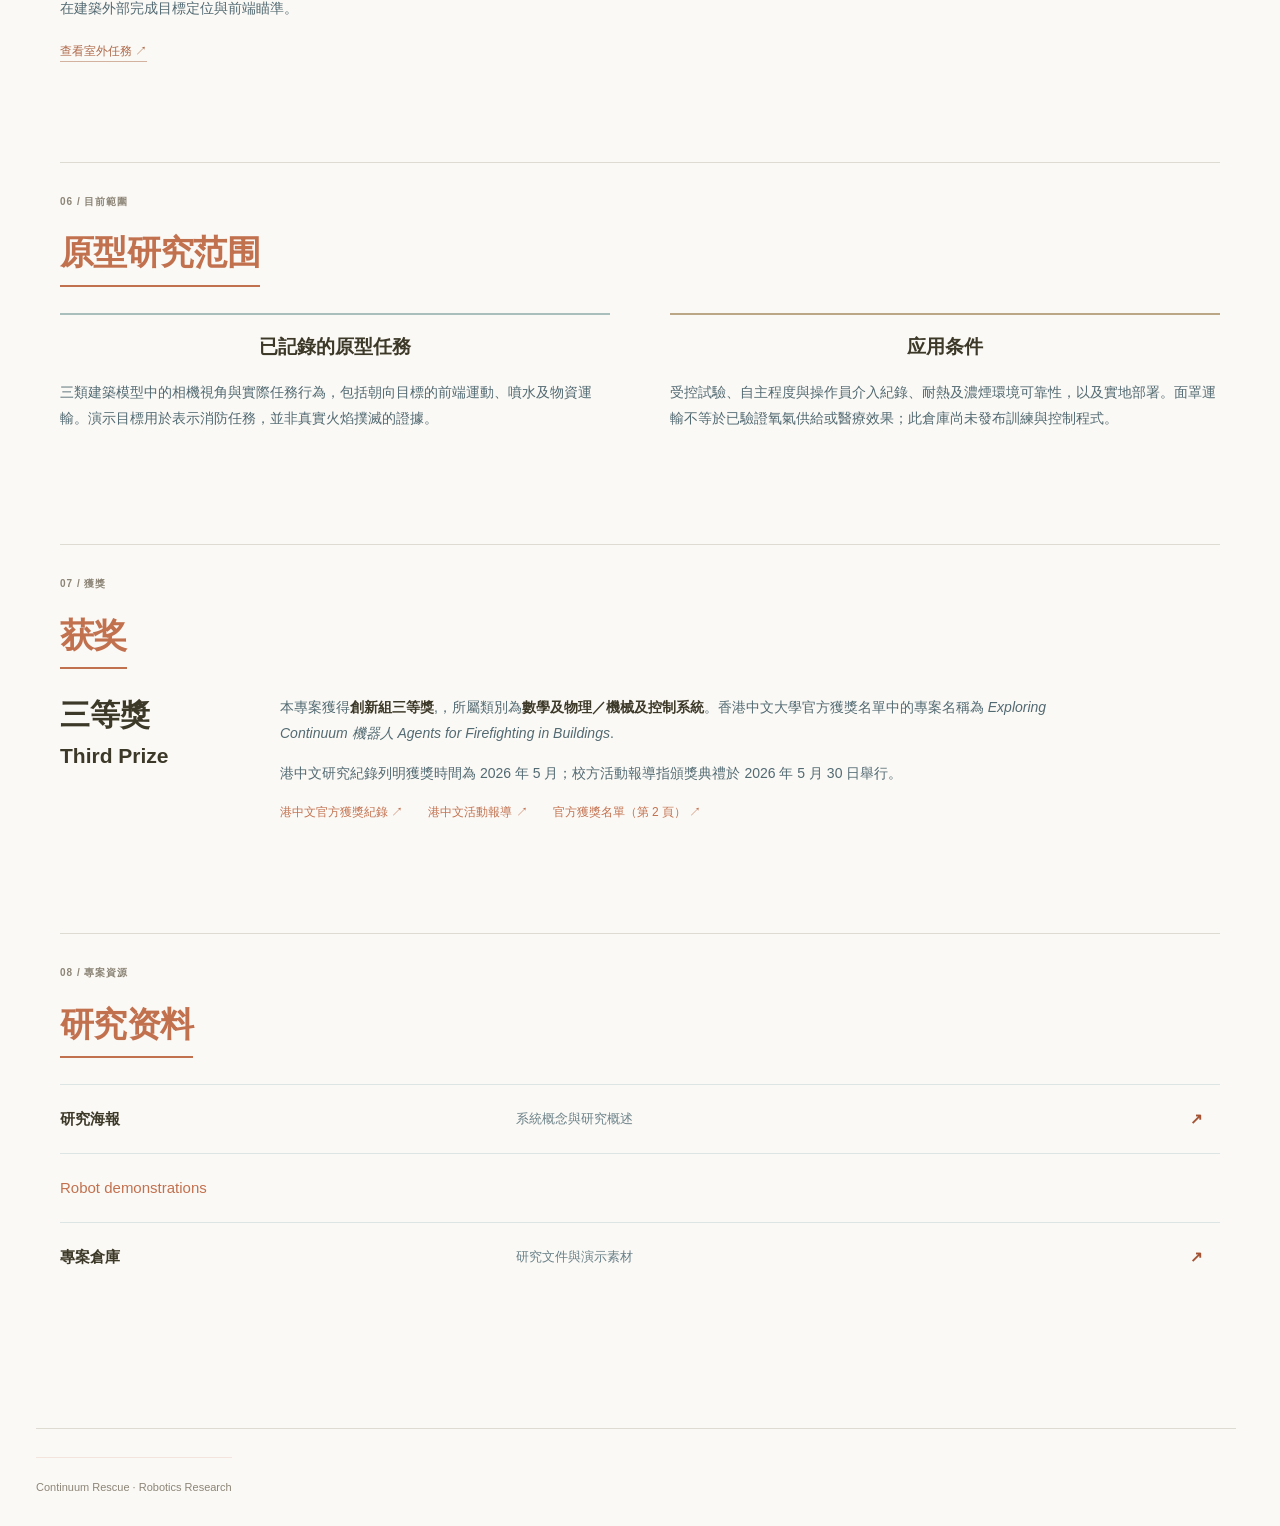
==== commit 180d7337: "Present project research and demonstrations without editorial UI" ====
--- a/index-zh.html
+++ b/index-zh.html
@@ -1,7 +1,7 @@
 <!DOCTYPE html>
 
 <html data-theme="light" lang="zh-Hant"><head><script>document.documentElement.dataset.theme='light';document.documentElement.style.colorScheme='light';</script><meta charset="utf-8"/><meta content="width=device-width,initial-scale=1" name="viewport"/><meta content="面向建築救援盲區的連續體機器人：微縮建築中的柔性穿行、視覺定位與物資遞送演示。" name="description"/><meta content="#183137" name="theme-color"/><title>探索連續體機器人智能體用於建築消防救援</title><link href="assets/images/favicon.svg" rel="icon" type="image/svg+xml"/><link href="assets/css/style.css" rel="stylesheet"/><script defer="" src="assets/js/main.js"></script><link href="index.html" hreflang="en" rel="alternate"/><link href="index-zh.html" hreflang="zh-Hant" rel="alternate"/><link href="presentation-support.css" rel="stylesheet"/><script defer="" src="presentation-support.js"></script><link href="academic-theme.css" rel="stylesheet"/><script defer="" src="academic-ui.js"></script><link href="research-design.css" rel="stylesheet"/><script defer="" src="research-design.js"></script></head>
-<body class="theme-evan academic-project research-designed"><nav class="top-nav" id="navigation"><div class="nav-container"><div class="nav-left"><a href="#demos">演示</a><a href="#method">系統</a><a href="#hardware">機器人</a><a href="#recognition">獲獎</a><a href="https://tianchun-research-atlas.husheddaisy64.chatgpt.site">Research atlas ↗</a></div><div class="academic-tools site-language"><a href="index.html">EN</a> · <a href="index-zh.html">ZH</a><button aria-controls="navigation" aria-expanded="false" aria-label="Menu" class="menu menu-toggle">Menu</button><button aria-label="Switch to dark theme" class="theme-toggle" data-theme-toggle="">☾</button></div></div></nav><div class="wrapper"><header class="sidebar"><div class="profile-card"><h2 class="project-identity">Continuum Rescue</h2><div class="visitor-card"><div class="visitor-card-title">本页导航</div><div class="academic-toc"><a href="#overview">项目概览</a><a href="#demos">演示</a><a href="#method">方法</a><a href="#hardware">硬件平台</a><a href="#scenarios">应用场景</a><a href="#recognition">获奖</a><a href="#resources">资料</a></div></div></div></header><main class="content academic-main" id="main"><p class="academic-eyebrow">RESEARCH PROJECT / 连续体机器人</p><h1 class="academic-title">Continuum Rescue</h1><header class="hero"><div class="hero-copy"><p class="subtitle">探索連續體機器人智能體用於建築消防救援</p><p class="media-caption">缩比实体任务演示 · 未建立真实火场效能或完整自主架构</p><p class="hero-lead">面向受限空间救援任务的连续体机器人平台</p><p class="hero-summary">轉向目標、沿本體輸送水流，再切換至物資運輸。透過三類微縮建築，觀察完整任務流程。</p><div class="actions"><a class="button primary" href="#demos">觀看機器人演示 <span aria-hidden="true">↓</span></a></div><a class="award-line" href="#recognition"><span aria-hidden="true">★</span> 三等獎 · 第十二屆香港大學生創新及創業大賽，2026</a><div aria-label="研究流程" class="research-path"><span>观察</span><i aria-hidden="true">→</i><span>前端转向</span><i aria-hidden="true">→</i><span>工具操作</span><i aria-hidden="true">→</i><span>视觉反馈</span></div></div><figure class="hero-media"><div class="hero-views"><div class="hero-external"><video aria-label="高樓 target spraying external demonstration" controls="" playsinline="" poster="assets/images/frame-24.png" preload="metadata"><source src="assets/videos/demo-02.mp4" type="video/mp4"/></video><span class="view-tag">外部視角</span></div><div class="hero-observation"><img alt="機器人 camera view of the high-rise target" src="assets/images/frame-23.png"/><span class="view-tag">機器人觀察</span><div class="hero-observation-copy"><strong>定位目標。<br/>調整前端方向。<br/>定向噴水。</strong><a href="#demos">查看任務講解 ↗</a></div></div></div><figcaption>高樓微縮任務。機器人圖片為參考靜態畫面，外部影片獨立播放。</figcaption></figure></header>
+<body class="theme-evan academic-project research-designed"><nav class="top-nav" id="navigation"><div class="nav-container"><div class="nav-left"><a href="#demos">演示</a><a href="#method">方法</a><a href="#hardware">機器人</a><a href="#recognition">獲獎</a><a href="https://tianchun-research-atlas.husheddaisy64.chatgpt.site">Research atlas ↗</a></div><div class="academic-tools site-language"><a href="index.html">EN</a> · <a href="index-zh.html">ZH</a><button aria-controls="navigation" aria-expanded="false" aria-label="Menu" class="menu menu-toggle">Menu</button><button aria-label="Switch to dark theme" class="theme-toggle" data-theme-toggle="">☾</button></div></div></nav><div class="wrapper"><header class="sidebar"><div class="profile-card"><h2 class="project-identity">Continuum Rescue</h2><div class="visitor-card"><div class="visitor-card-title">本页导航</div><div class="academic-toc"><a href="#overview">项目概览</a><a href="#demos">演示</a><a href="#method">方法</a><a href="#hardware">硬件平台</a><a href="#scenarios">应用场景</a><a href="#recognition">获奖</a><a href="#resources">资料</a></div></div></div></header><main class="content academic-main" id="main"><p class="academic-eyebrow">RESEARCH PROJECT / 连续体机器人</p><h1 class="academic-title">Continuum Rescue</h1><header class="hero"><div class="hero-copy"><p class="subtitle">探索連續體機器人智能體用於建築消防救援</p><p class="media-caption">缩比实体任务演示 · 未建立真实火场效能或完整自主架构</p><p class="hero-lead">面向受限空间救援任务的连续体机器人平台</p><p class="hero-summary">轉向目標、沿本體輸送水流，再切換至物資運輸。透過三類微縮建築，觀察完整任務流程。</p><div class="actions"><a class="button primary" href="#demos">觀看機器人演示 <span aria-hidden="true">↓</span></a></div><a class="award-line" href="#recognition"><span aria-hidden="true">★</span> 三等獎 · 第十二屆香港大學生創新及創業大賽，2026</a><div aria-label="研究流程" class="research-path"><span>观察</span><i aria-hidden="true">→</i><span>前端转向</span><i aria-hidden="true">→</i><span>工具操作</span><i aria-hidden="true">→</i><span>视觉反馈</span></div></div><figure class="hero-media"><div class="hero-views"><div class="hero-external"><video aria-label="高樓 target spraying external demonstration" controls="" playsinline="" poster="assets/images/frame-24.png" preload="metadata"><source src="assets/videos/demo-02.mp4" type="video/mp4"/></video><span class="view-tag">外部視角</span></div><div class="hero-observation"><img alt="機器人 camera view of the high-rise target" src="assets/images/frame-23.png"/><span class="view-tag">機器人觀察</span><div class="hero-observation-copy"><strong>定位目標。<br/>調整前端方向。<br/>定向噴水。</strong><a href="#demos">查看任務講解 ↗</a></div></div></div><figcaption>高樓微縮任務。機器人圖片為參考靜態畫面，外部影片獨立播放。</figcaption></figure></header>
 <section class="section problem visible" id="overview"><div class="section-label">01 / 研究問題</div><div><span class="research-section-number">01 / 研究章节</span><h2>受限建筑环境中的机器人探查</h2><p class="reading">高密度建築中存在狹窄開口與視線遮擋。受內視鏡探查原理啟發，本專案將可轉向的連續體本體、機器人視角感測及作業通道結合，讓觀察與局部處置更接近難以觸及的目標。</p></div></section>
 <section class="section visible" id="demos"><div class="section-label">02 / 機器人演示</div><div class="section-head"><span class="research-section-number">02 / 研究章节</span><h2>原型任务演示</h2><a class="text-link" href="#demos" rel="noopener" target="_blank">Robot demonstrations</a></div><p class="reading">每個場景均提供機器人與外部視角，圖說提示值得觀察的行為。各段影片獨立播放。</p><div aria-label="演示場景" class="tabs" role="group"><button aria-pressed="true" data-scenario="highrise">01 <strong>高樓</strong></button><button aria-pressed="false" data-scenario="residential">02 <strong>住宅</strong></button><button aria-pressed="false" data-scenario="factory">03 <strong>工廠</strong></button></div><div class="demo-header"><h3 id="demo-title">高樓 façade</h3></div><div id="demo-grid"></div><div class="task-sequence"><span class="eyebrow">任務流程</span><ol id="demo-steps"></ol></div><noscript><p><a href="#demos">Robot demonstrations</a>，查看所有場景。</p></noscript><p class="scope-note">以上為微縮場景的定性演示。目標用於表示消防情境；影片不構成真實滅火、臨床供氧或自主程度的量化證據。配對影片時長不同，採獨立播放。</p></section>
 <section class="section visible" id="method"><div class="section-label">03 / 系統架構構想</div><div class="section-head"><span class="research-section-number">03 / 研究章节</span><h2>视觉推理与连续体动作架构</h2></div><p class="reading">架構構想透過視覺回饋連接圖像理解與連續體動作，描述觀察如何引導目標定位、前端轉向及工具操作。影片記錄實際任務行為，但無法單獨證明此架構已完成端到端自主實現。</p><figure class="system-figure"><img alt="Proposed system: camera observation and task instruction feed scene understanding, action selection and the continuum robot, with an observation feedback loop" loading="lazy" src="assets/images/rescue-system-zh.svg"/><ol aria-label="Proposed system flow" class="system-mobile"><li><strong>01 / 觀察</strong><span>機器人影像與任務指令。</span></li><li><strong>02 / 理解</strong><span>目標定位與場景解讀。</span></li><li><strong>03 / 選擇動作</strong><span>前端轉向與工具操作順序。</span></li><li><strong>04 / 執行</strong><span>彎曲、推進、噴水或遞送。</span></li><li class="feedback">回饋：利用新觀察調整下一步動作。</li></ol><figcaption>專案系統設計。場景記憶與更長程的救援規劃屬擬擴展功能；微縮影片展示定位、噴水與遞送任務。</figcaption></figure><div class="method-notes"><article><span class="eyebrow">圖像理解</span><h3>理解場景。</h3><p>從機器人視角辨識任務目標與相關障礙物。設計亦考慮空間推理，以及先前觀察提供的情境資訊。</p></article><article><span class="eyebrow">連續體動作</span><h3>協調運動與工具操作。</h3><p>將任務連結至彎曲、推進、噴射方向及有序的物資運輸，並利用新觀察調整下一步動作。</p></article></div><details class="research-foundations"><summary>研究基礎：RoboBrain 2.0 與 EndoVLA</summary><p><a href="https://arxiv.org/abs/2507.02029">RoboBrain 2.0</a>為圖像理解層提供研究基礎。<a href="https://arxiv.org/abs/2505.15206">EndoVLA</a>為柔性器械的視覺指令與動作提供研究基礎。以上為相關研究。</p><div class="foundation-images"><figure><img alt="RoboBrain foundation figure reproduced，所屬類別為project presentation" loading="lazy" src="assets/images/robobrain-foundation.png"/><figcaption>理解與規劃的研究基礎。</figcaption></figure><figure><img alt="EndoVLA foundation figure reproduced，所屬類別為project presentation" loading="lazy" src="assets/images/endovla-foundation.png"/><figcaption>視覺指令與動作的研究基礎。</figcaption></figure></div></details></section>
--- a/research-design.css
+++ b/research-design.css
@@ -59,3 +59,5 @@
 body.research-designed.research-designed.single-project .hero{display:block!important;padding:0!important;background:none!important;border:0!important;box-shadow:none!important;margin-bottom:20px!important}.single-project .video-wrapper,.single-project .video-container{max-width:600px!important;margin:auto!important}.single-project video{max-height:70vh!important;width:100%!important;object-fit:contain!important;background:#122823!important}.hero-diagram .mobile-loop{display:none!important}
 html[data-theme=dark] .publication-summary{background:#1e2a25;color:#f1efe5}html[data-theme=dark] .publication-entry .venue{color:#d6dacd}
 @media(max-width:760px){body.research-designed.research-designed .wrapper{width:calc(100% - 32px)!important}body.research-designed.research-designed .hero,body.research-designed.research-designed header.hero{grid-template-columns:1fr!important;padding:20px!important;gap:20px!important}body.research-designed.research-designed .hero img{max-height:260px!important}.publication-entry{grid-template-columns:1fr;gap:10px}.publication-entry h3,.publication-entry .preprint{grid-column:auto}.publication-entry .author,.publication-entry .state{max-width:180px;width:100%;margin:auto}.academic-project .academic-tools .lock{display:inline-block!important;font-size:10px}.hero-stage-row{gap:6px!important}.hero-stage strong{font-size:10px!important}.hero-diagram .mobile-loop{display:block!important}.hero-diagram>img{display:none!important}}
+
+body.research-designed .hero{border-top:4px solid #ab6640!important}body.research-designed .hero .academic-lead{color:#ab6640!important}
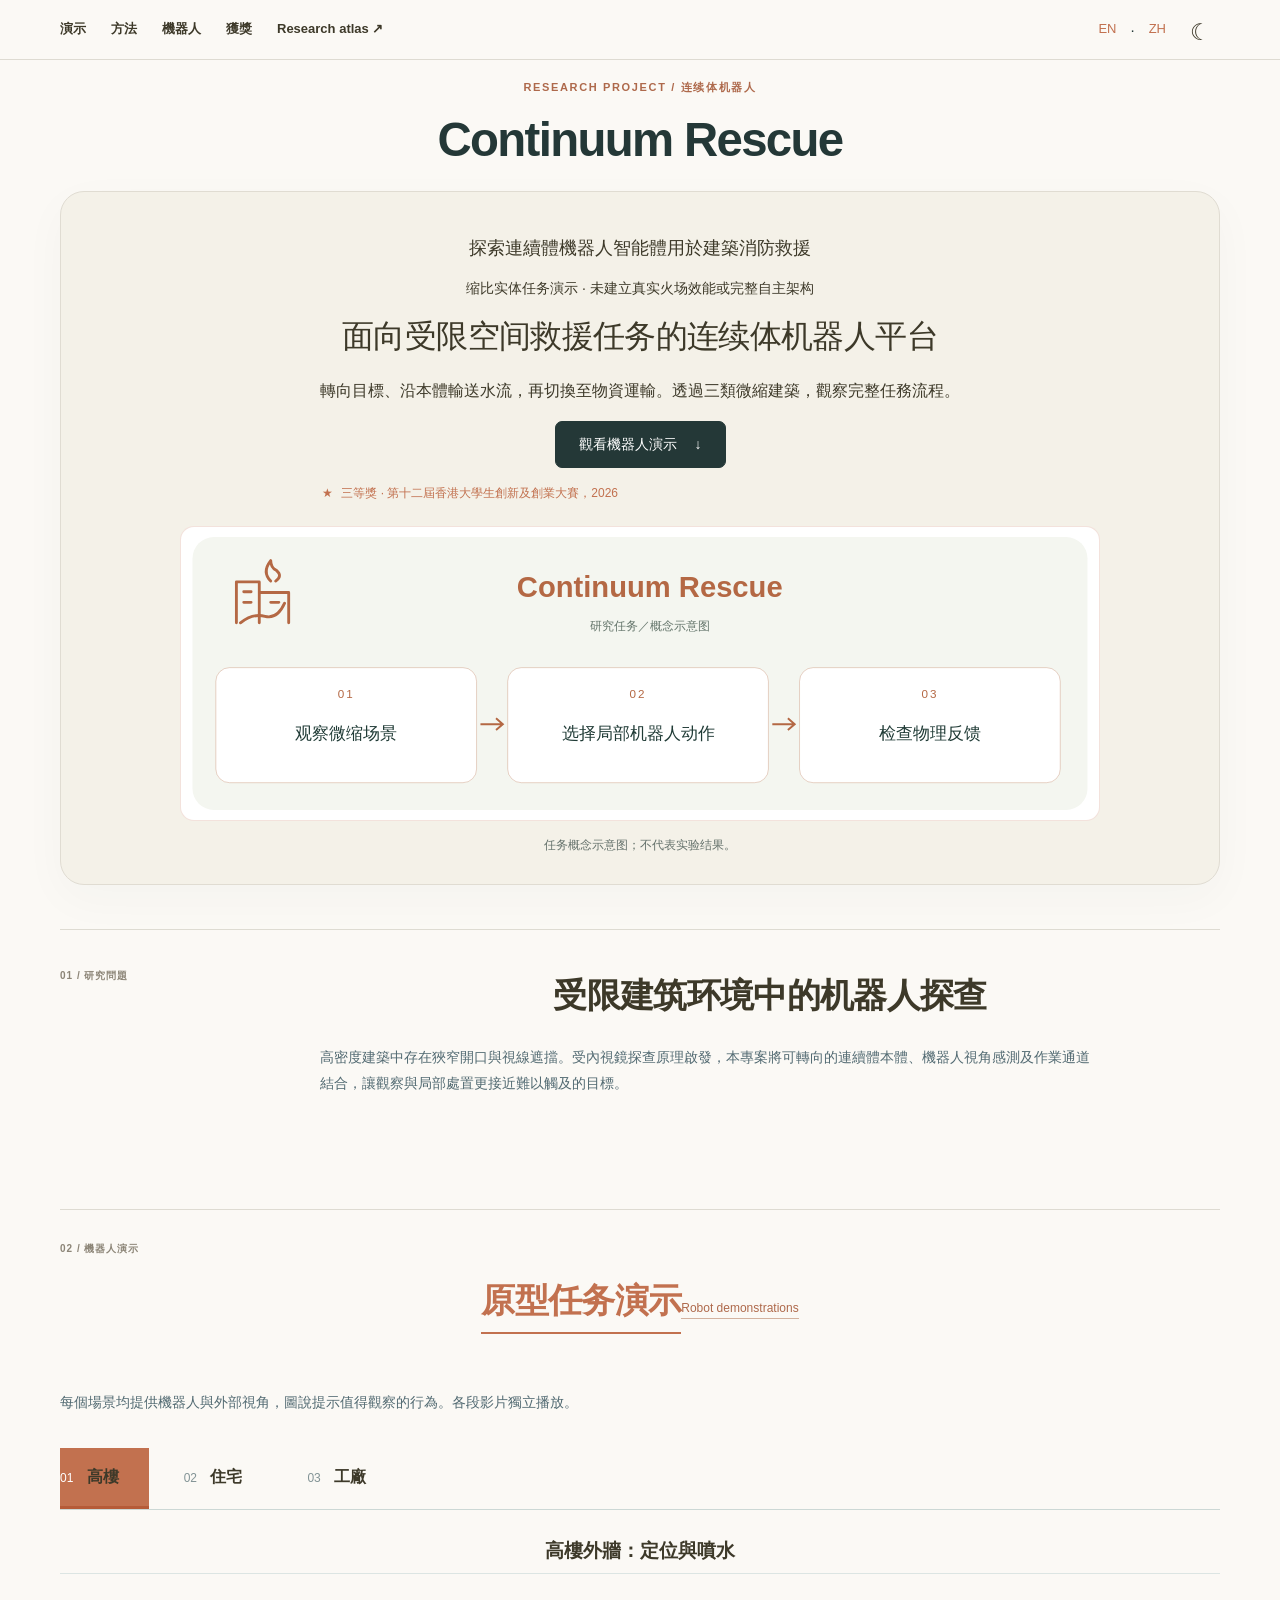
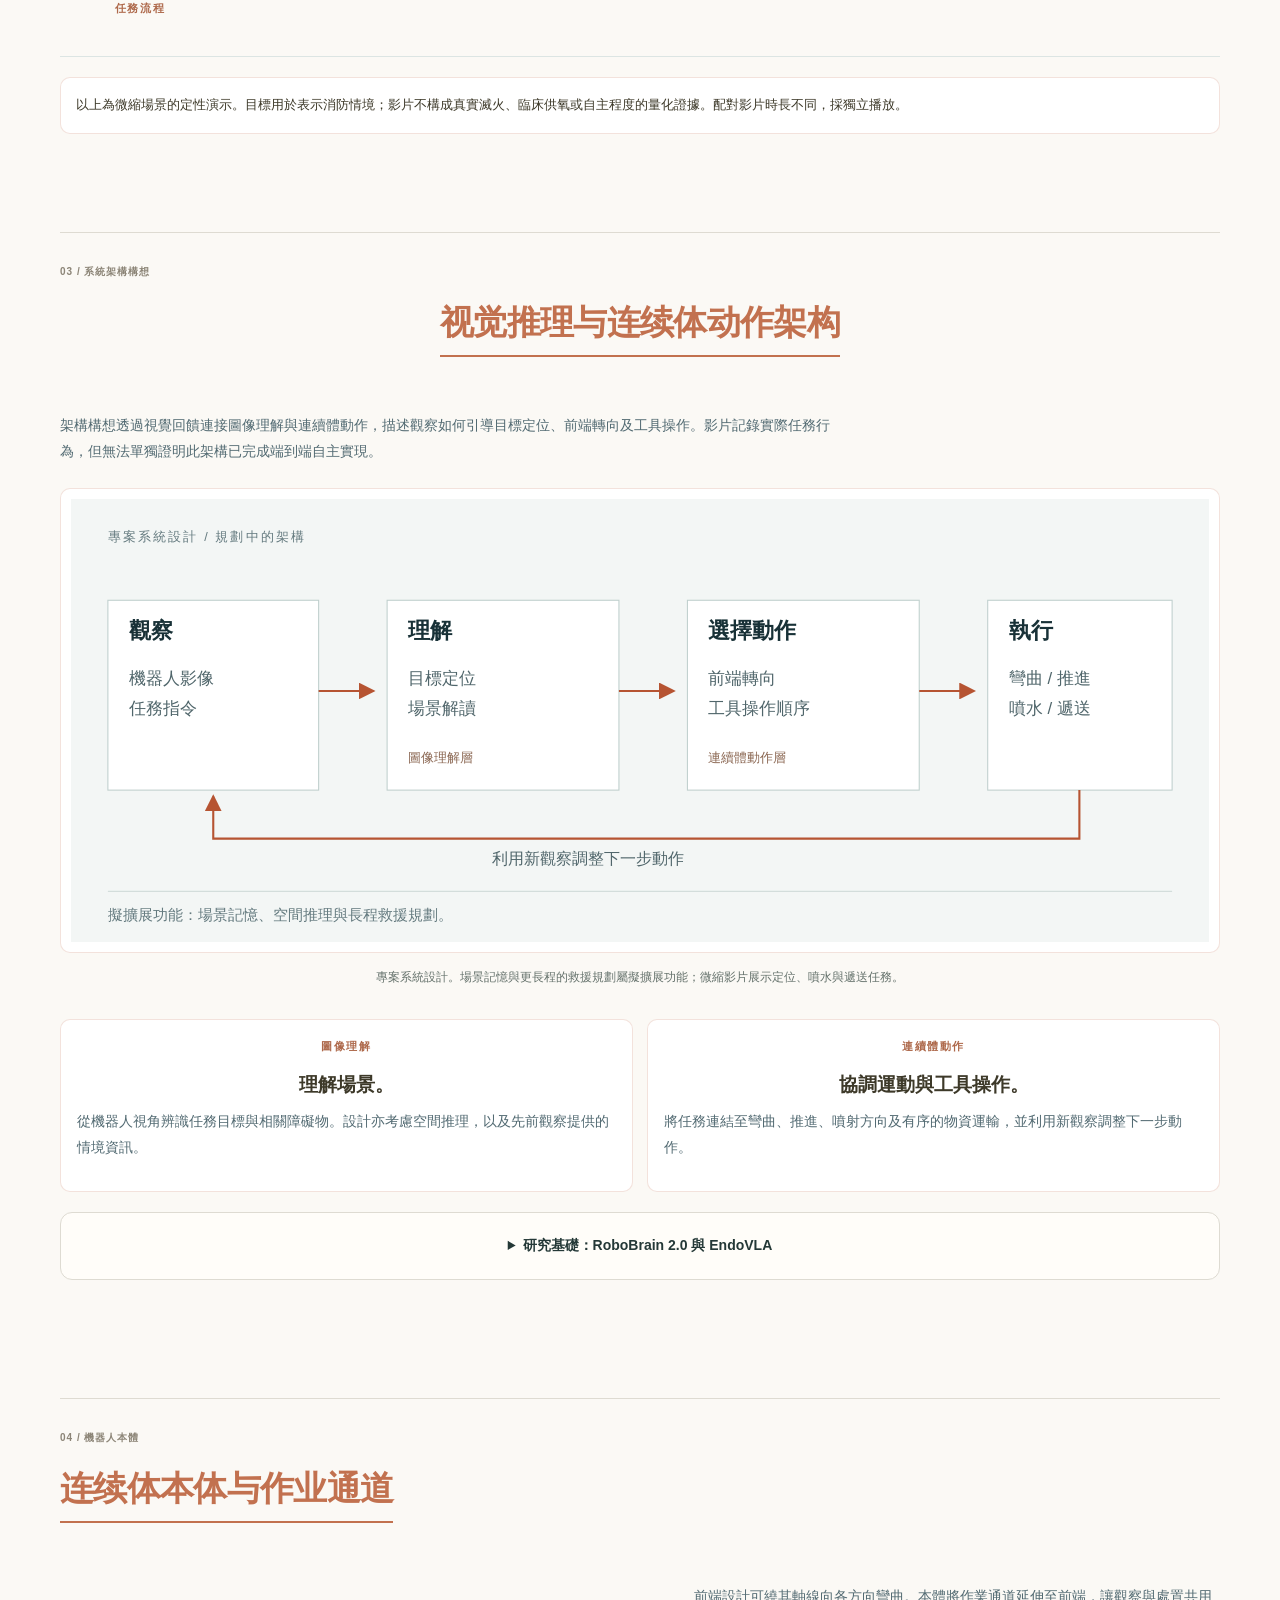
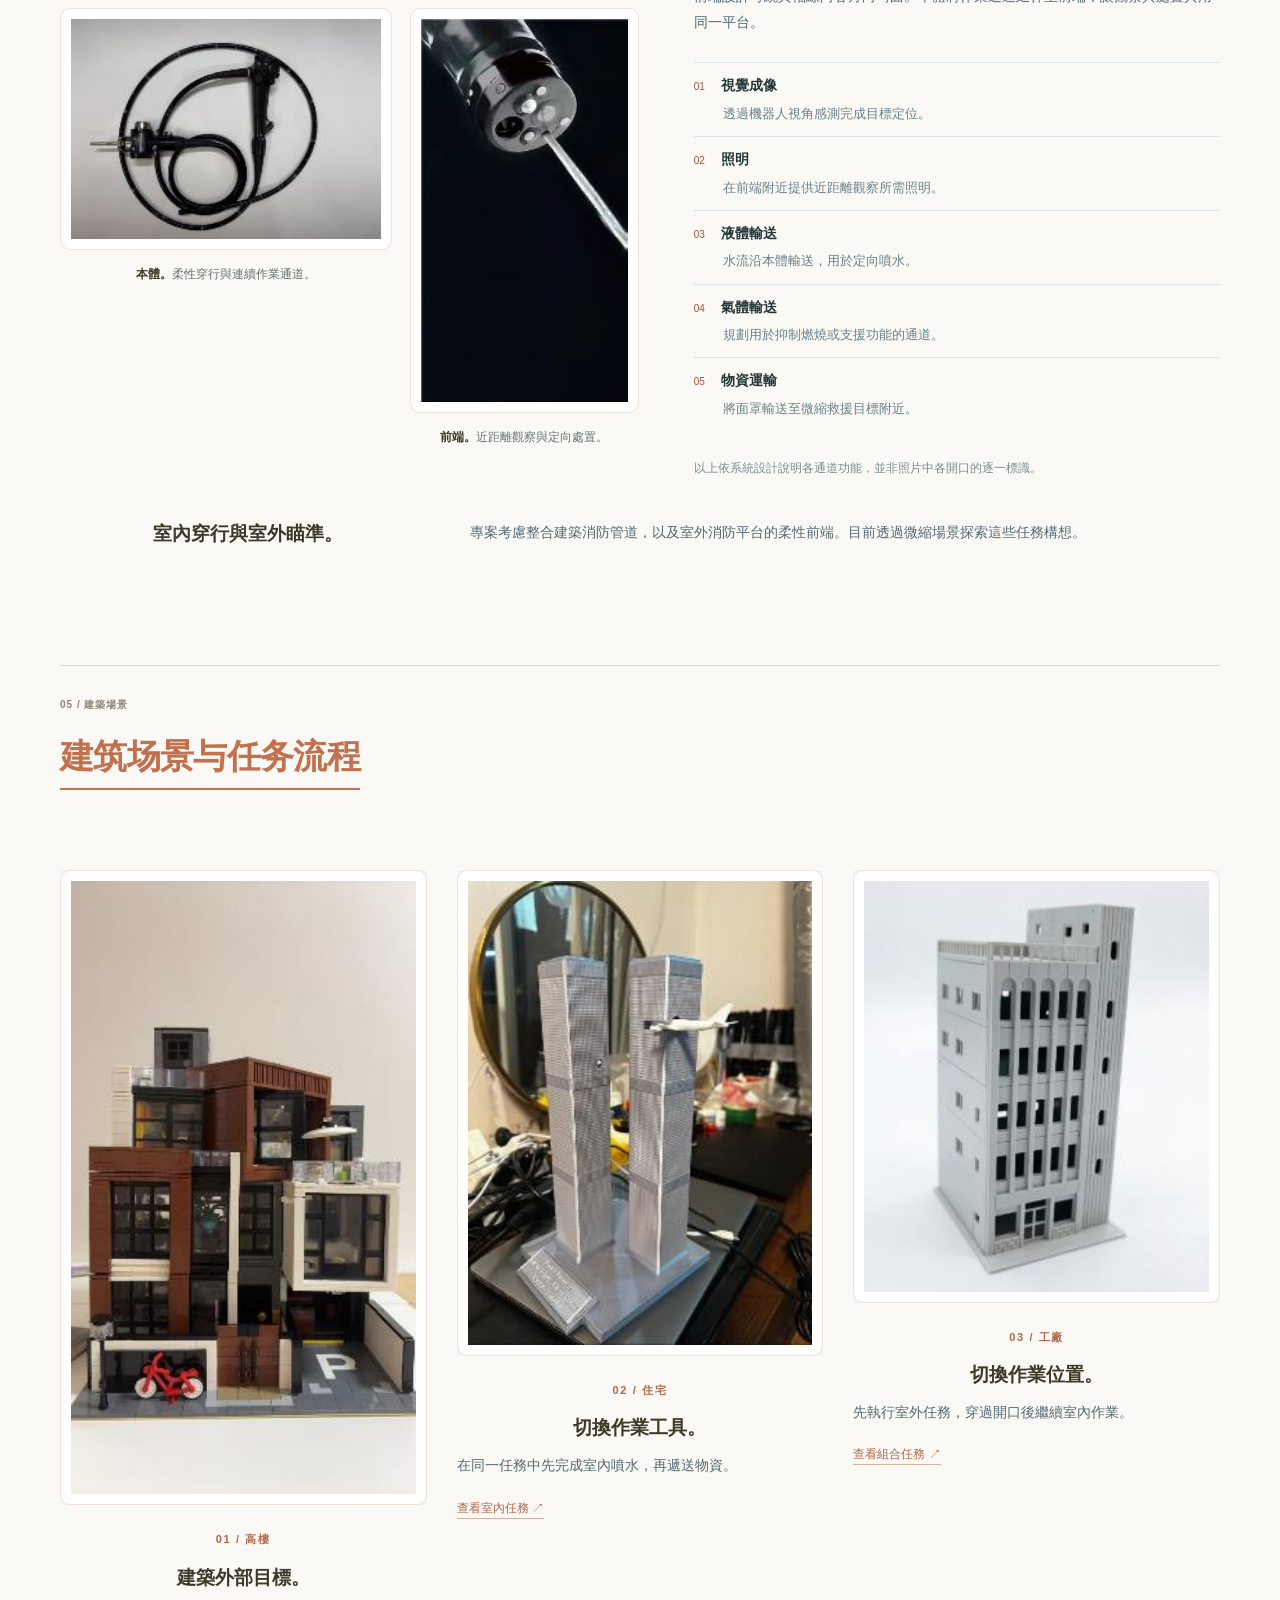
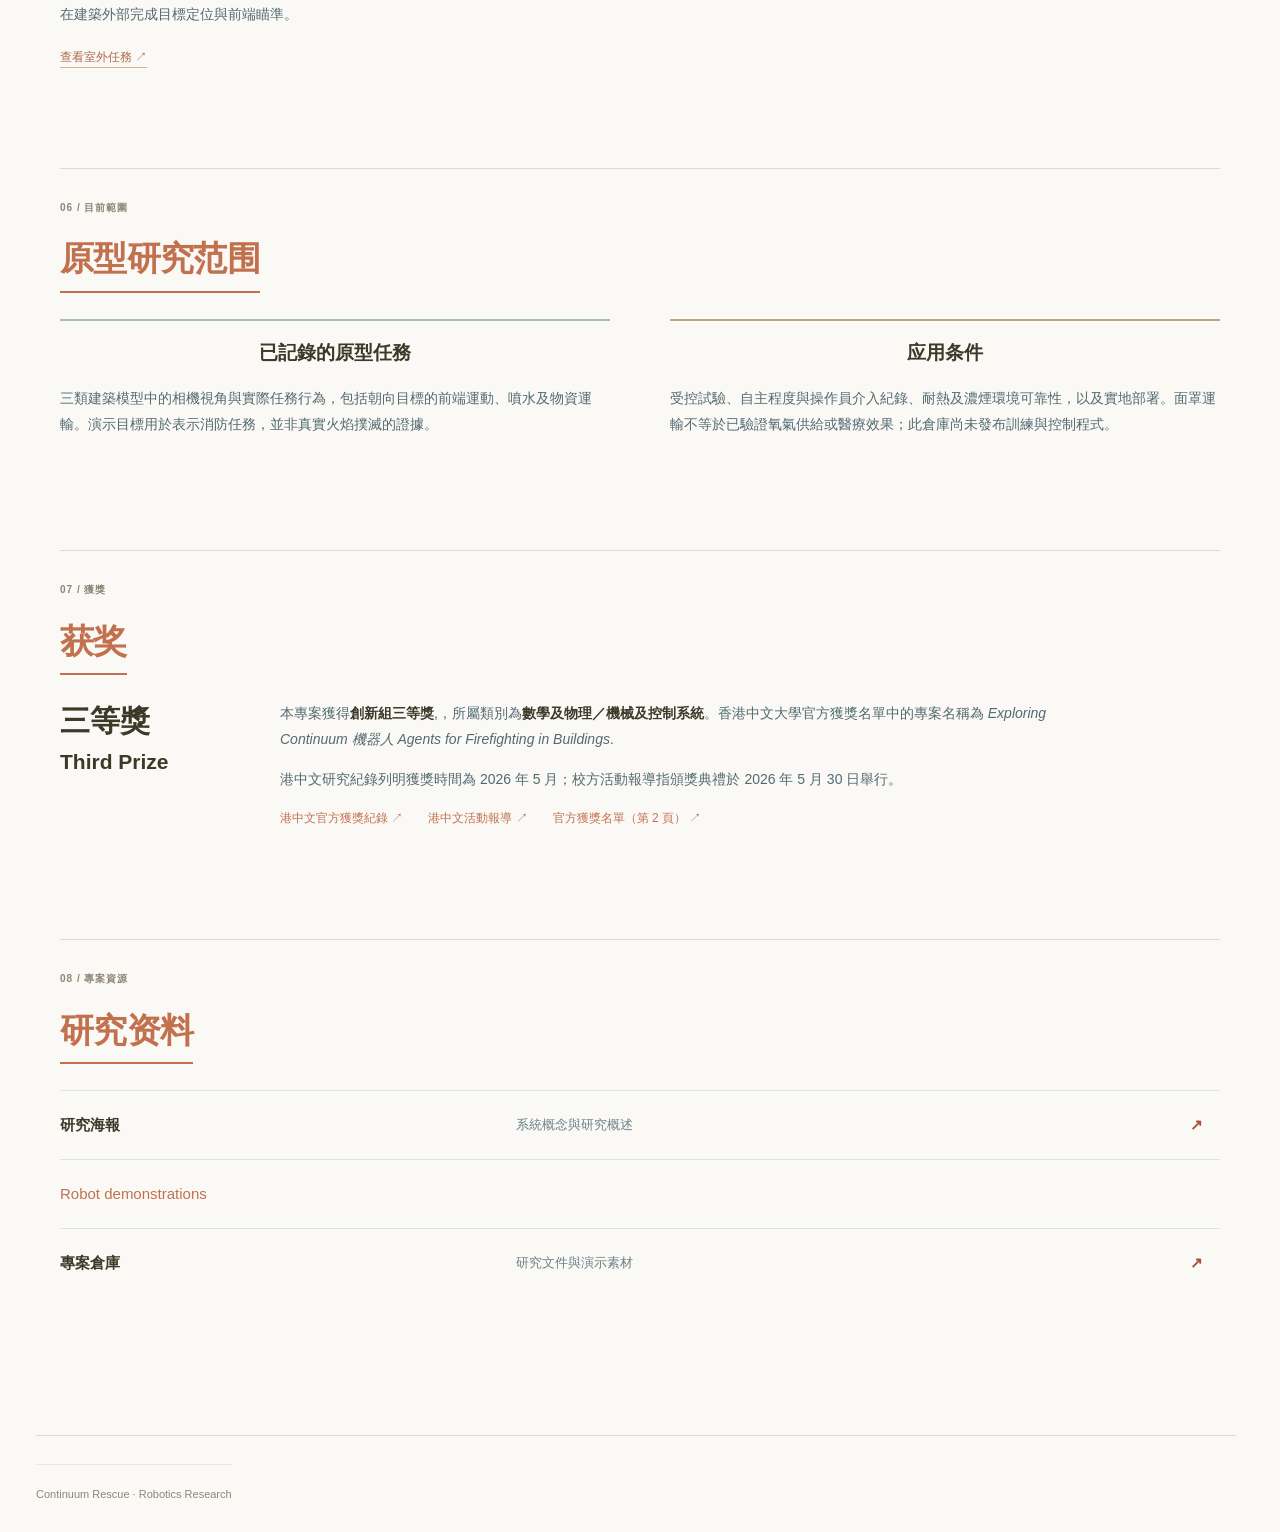
==== commit 772f19bf: "Present project research and demonstrations without editorial UI" ====
--- a/index-zh.html
+++ b/index-zh.html
@@ -1,7 +1,7 @@
 <!DOCTYPE html>
 
 <html data-theme="light" lang="zh-Hant"><head><script>document.documentElement.dataset.theme='light';document.documentElement.style.colorScheme='light';</script><meta charset="utf-8"/><meta content="width=device-width,initial-scale=1" name="viewport"/><meta content="面向建築救援盲區的連續體機器人：微縮建築中的柔性穿行、視覺定位與物資遞送演示。" name="description"/><meta content="#183137" name="theme-color"/><title>探索連續體機器人智能體用於建築消防救援</title><link href="assets/images/favicon.svg" rel="icon" type="image/svg+xml"/><link href="assets/css/style.css" rel="stylesheet"/><script defer="" src="assets/js/main.js"></script><link href="index.html" hreflang="en" rel="alternate"/><link href="index-zh.html" hreflang="zh-Hant" rel="alternate"/><link href="presentation-support.css" rel="stylesheet"/><script defer="" src="presentation-support.js"></script><link href="academic-theme.css" rel="stylesheet"/><script defer="" src="academic-ui.js"></script><link href="research-design.css" rel="stylesheet"/><script defer="" src="research-design.js"></script></head>
-<body class="theme-evan academic-project research-designed"><nav class="top-nav" id="navigation"><div class="nav-container"><div class="nav-left"><a href="#demos">演示</a><a href="#method">方法</a><a href="#hardware">機器人</a><a href="#recognition">獲獎</a><a href="https://tianchun-research-atlas.husheddaisy64.chatgpt.site">Research atlas ↗</a></div><div class="academic-tools site-language"><a href="index.html">EN</a> · <a href="index-zh.html">ZH</a><button aria-controls="navigation" aria-expanded="false" aria-label="Menu" class="menu menu-toggle">Menu</button><button aria-label="Switch to dark theme" class="theme-toggle" data-theme-toggle="">☾</button></div></div></nav><div class="wrapper"><header class="sidebar"><div class="profile-card"><h2 class="project-identity">Continuum Rescue</h2><div class="visitor-card"><div class="visitor-card-title">本页导航</div><div class="academic-toc"><a href="#overview">项目概览</a><a href="#demos">演示</a><a href="#method">方法</a><a href="#hardware">硬件平台</a><a href="#scenarios">应用场景</a><a href="#recognition">获奖</a><a href="#resources">资料</a></div></div></div></header><main class="content academic-main" id="main"><p class="academic-eyebrow">RESEARCH PROJECT / 连续体机器人</p><h1 class="academic-title">Continuum Rescue</h1><header class="hero"><div class="hero-copy"><p class="subtitle">探索連續體機器人智能體用於建築消防救援</p><p class="media-caption">缩比实体任务演示 · 未建立真实火场效能或完整自主架构</p><p class="hero-lead">面向受限空间救援任务的连续体机器人平台</p><p class="hero-summary">轉向目標、沿本體輸送水流，再切換至物資運輸。透過三類微縮建築，觀察完整任務流程。</p><div class="actions"><a class="button primary" href="#demos">觀看機器人演示 <span aria-hidden="true">↓</span></a></div><a class="award-line" href="#recognition"><span aria-hidden="true">★</span> 三等獎 · 第十二屆香港大學生創新及創業大賽，2026</a><div aria-label="研究流程" class="research-path"><span>观察</span><i aria-hidden="true">→</i><span>前端转向</span><i aria-hidden="true">→</i><span>工具操作</span><i aria-hidden="true">→</i><span>视觉反馈</span></div></div><figure class="hero-media"><div class="hero-views"><div class="hero-external"><video aria-label="高樓 target spraying external demonstration" controls="" playsinline="" poster="assets/images/frame-24.png" preload="metadata"><source src="assets/videos/demo-02.mp4" type="video/mp4"/></video><span class="view-tag">外部視角</span></div><div class="hero-observation"><img alt="機器人 camera view of the high-rise target" src="assets/images/frame-23.png"/><span class="view-tag">機器人觀察</span><div class="hero-observation-copy"><strong>定位目標。<br/>調整前端方向。<br/>定向噴水。</strong><a href="#demos">查看任務講解 ↗</a></div></div></div><figcaption>高樓微縮任務。機器人圖片為參考靜態畫面，外部影片獨立播放。</figcaption></figure></header>
+<body class="theme-evan academic-project research-designed"><nav class="top-nav" id="navigation"><div class="nav-container"><div class="nav-left"><a href="#demos">演示</a><a href="#method">方法</a><a href="#hardware">機器人</a><a href="#recognition">獲獎</a><a href="https://tianchun-research-atlas.husheddaisy64.chatgpt.site">Research atlas ↗</a></div><div class="academic-tools site-language"><a href="index.html">EN</a> · <a href="index-zh.html">ZH</a><button aria-controls="navigation" aria-expanded="false" aria-label="Menu" class="menu menu-toggle">Menu</button><button aria-label="Switch to dark theme" class="theme-toggle" data-theme-toggle="">☾</button></div></div></nav><div class="wrapper"><header class="sidebar"><div class="profile-card"><h2 class="project-identity">Continuum Rescue</h2><div class="visitor-card"><div class="visitor-card-title">本页导航</div><div class="academic-toc"><a href="#overview">项目概览</a><a href="#demos">演示</a><a href="#method">方法</a><a href="#hardware">硬件平台</a><a href="#scenarios">应用场景</a><a href="#recognition">获奖</a><a href="#resources">资料</a></div></div></div></header><main class="content academic-main" id="main"><p class="academic-eyebrow">RESEARCH PROJECT / 连续体机器人</p><h1 class="academic-title">Continuum Rescue</h1><header class="hero"><div class="hero-copy"><p class="subtitle">探索連續體機器人智能體用於建築消防救援</p><p class="media-caption">缩比实体任务演示 · 未建立真实火场效能或完整自主架构</p><p class="hero-lead">面向受限空间救援任务的连续体机器人平台</p><p class="hero-summary">轉向目標、沿本體輸送水流，再切換至物資運輸。透過三類微縮建築，觀察完整任務流程。</p><div class="actions"><a class="button primary" href="#demos">觀看機器人演示 <span aria-hidden="true">↓</span></a></div><a class="award-line" href="#recognition"><span aria-hidden="true">★</span> 三等獎 · 第十二屆香港大學生創新及創業大賽，2026</a><div aria-label="研究流程" class="research-path"><span>观察</span><i aria-hidden="true">→</i><span>前端转向</span><i aria-hidden="true">→</i><span>工具操作</span><i aria-hidden="true">→</i><span>视觉反馈</span></div></div><figure class="research-cover"><img alt="观察微缩场景 → 选择局部机器人动作 → 检查物理反馈" height="280" src="assets/research-cover-zh.svg" width="920"/><figcaption>任务概念示意图；不代表实验结果。</figcaption></figure></header>
 <section class="section problem visible" id="overview"><div class="section-label">01 / 研究問題</div><div><span class="research-section-number">01 / 研究章节</span><h2>受限建筑环境中的机器人探查</h2><p class="reading">高密度建築中存在狹窄開口與視線遮擋。受內視鏡探查原理啟發，本專案將可轉向的連續體本體、機器人視角感測及作業通道結合，讓觀察與局部處置更接近難以觸及的目標。</p></div></section>
 <section class="section visible" id="demos"><div class="section-label">02 / 機器人演示</div><div class="section-head"><span class="research-section-number">02 / 研究章节</span><h2>原型任务演示</h2><a class="text-link" href="#demos" rel="noopener" target="_blank">Robot demonstrations</a></div><p class="reading">每個場景均提供機器人與外部視角，圖說提示值得觀察的行為。各段影片獨立播放。</p><div aria-label="演示場景" class="tabs" role="group"><button aria-pressed="true" data-scenario="highrise">01 <strong>高樓</strong></button><button aria-pressed="false" data-scenario="residential">02 <strong>住宅</strong></button><button aria-pressed="false" data-scenario="factory">03 <strong>工廠</strong></button></div><div class="demo-header"><h3 id="demo-title">高樓 façade</h3></div><div id="demo-grid"></div><div class="task-sequence"><span class="eyebrow">任務流程</span><ol id="demo-steps"></ol></div><noscript><p><a href="#demos">Robot demonstrations</a>，查看所有場景。</p></noscript><p class="scope-note">以上為微縮場景的定性演示。目標用於表示消防情境；影片不構成真實滅火、臨床供氧或自主程度的量化證據。配對影片時長不同，採獨立播放。</p></section>
 <section class="section visible" id="method"><div class="section-label">03 / 系統架構構想</div><div class="section-head"><span class="research-section-number">03 / 研究章节</span><h2>视觉推理与连续体动作架构</h2></div><p class="reading">架構構想透過視覺回饋連接圖像理解與連續體動作，描述觀察如何引導目標定位、前端轉向及工具操作。影片記錄實際任務行為，但無法單獨證明此架構已完成端到端自主實現。</p><figure class="system-figure"><img alt="Proposed system: camera observation and task instruction feed scene understanding, action selection and the continuum robot, with an observation feedback loop" loading="lazy" src="assets/images/rescue-system-zh.svg"/><ol aria-label="Proposed system flow" class="system-mobile"><li><strong>01 / 觀察</strong><span>機器人影像與任務指令。</span></li><li><strong>02 / 理解</strong><span>目標定位與場景解讀。</span></li><li><strong>03 / 選擇動作</strong><span>前端轉向與工具操作順序。</span></li><li><strong>04 / 執行</strong><span>彎曲、推進、噴水或遞送。</span></li><li class="feedback">回饋：利用新觀察調整下一步動作。</li></ol><figcaption>專案系統設計。場景記憶與更長程的救援規劃屬擬擴展功能；微縮影片展示定位、噴水與遞送任務。</figcaption></figure><div class="method-notes"><article><span class="eyebrow">圖像理解</span><h3>理解場景。</h3><p>從機器人視角辨識任務目標與相關障礙物。設計亦考慮空間推理，以及先前觀察提供的情境資訊。</p></article><article><span class="eyebrow">連續體動作</span><h3>協調運動與工具操作。</h3><p>將任務連結至彎曲、推進、噴射方向及有序的物資運輸，並利用新觀察調整下一步動作。</p></article></div><details class="research-foundations"><summary>研究基礎：RoboBrain 2.0 與 EndoVLA</summary><p><a href="https://arxiv.org/abs/2507.02029">RoboBrain 2.0</a>為圖像理解層提供研究基礎。<a href="https://arxiv.org/abs/2505.15206">EndoVLA</a>為柔性器械的視覺指令與動作提供研究基礎。以上為相關研究。</p><div class="foundation-images"><figure><img alt="RoboBrain foundation figure reproduced，所屬類別為project presentation" loading="lazy" src="assets/images/robobrain-foundation.png"/><figcaption>理解與規劃的研究基礎。</figcaption></figure><figure><img alt="EndoVLA foundation figure reproduced，所屬類別為project presentation" loading="lazy" src="assets/images/endovla-foundation.png"/><figcaption>視覺指令與動作的研究基礎。</figcaption></figure></div></details></section>
--- a/research-design.css
+++ b/research-design.css
@@ -61,3 +61,15 @@
 @media(max-width:760px){body.research-designed.research-designed .wrapper{width:calc(100% - 32px)!important}body.research-designed.research-designed .hero,body.research-designed.research-designed header.hero{grid-template-columns:1fr!important;padding:20px!important;gap:20px!important}body.research-designed.research-designed .hero img{max-height:260px!important}.publication-entry{grid-template-columns:1fr;gap:10px}.publication-entry h3,.publication-entry .preprint{grid-column:auto}.publication-entry .author,.publication-entry .state{max-width:180px;width:100%;margin:auto}.academic-project .academic-tools .lock{display:inline-block!important;font-size:10px}.hero-stage-row{gap:6px!important}.hero-stage strong{font-size:10px!important}.hero-diagram .mobile-loop{display:block!important}.hero-diagram>img{display:none!important}}
 
 body.research-designed .hero{border-top:4px solid #ab6640!important}body.research-designed .hero .academic-lead{color:#ab6640!important}
+
+/* Task-led project identity and centered composition. */
+body.research-designed.research-designed .hero,body.research-designed.research-designed header.hero{display:flex!important;flex-direction:column!important;align-items:center!important;grid-template-columns:none!important;padding:28px!important;gap:22px!important;text-align:center!important}
+body.research-designed.research-designed .hero>div:first-child{width:100%!important;max-width:780px!important;margin:auto!important;text-align:center!important}
+body.research-designed.research-designed .hero .academic-lead,body.research-designed.research-designed .hero p,body.research-designed.research-designed .hero .actions{text-align:center!important;margin-inline:auto!important;justify-content:center!important;max-width:760px!important}
+body.research-designed.research-designed .research-cover{width:100%!important;max-width:920px!important;margin:0 auto!important;float:none!important}
+body.research-designed.research-designed .hero .research-cover img{display:block!important;width:100%!important;height:auto!important;max-height:none!important;object-fit:contain!important;border-radius:14px!important}
+.research-cover figcaption{text-align:center!important;font-size:11px!important;color:#68776d!important;margin-top:10px!important}
+body.research-designed.research-designed h1,body.research-designed.research-designed h2,body.research-designed.research-designed h3{text-align:center!important}
+body.research-designed.research-designed .visual-section{display:flex!important;flex-direction:column!important;align-items:center!important;grid-template-columns:none!important;gap:22px!important}
+.visual-section>.visual-copy{display:block!important;width:100%!important;max-width:800px!important;margin:auto!important}.visual-section>.visual-copy .visual-deck{text-align:center!important}.visual-section>.primary-figure{width:100%!important;max-width:1000px!important;margin:auto!important}.visual-section>.visual-copy .kicker{text-align:center!important}
+@media(max-width:600px){body.research-designed.research-designed .hero{padding:20px 14px!important}.research-cover{overflow-x:auto;padding-bottom:4px}.research-cover img{min-width:620px!important}.research-cover figcaption{min-width:0!important}}
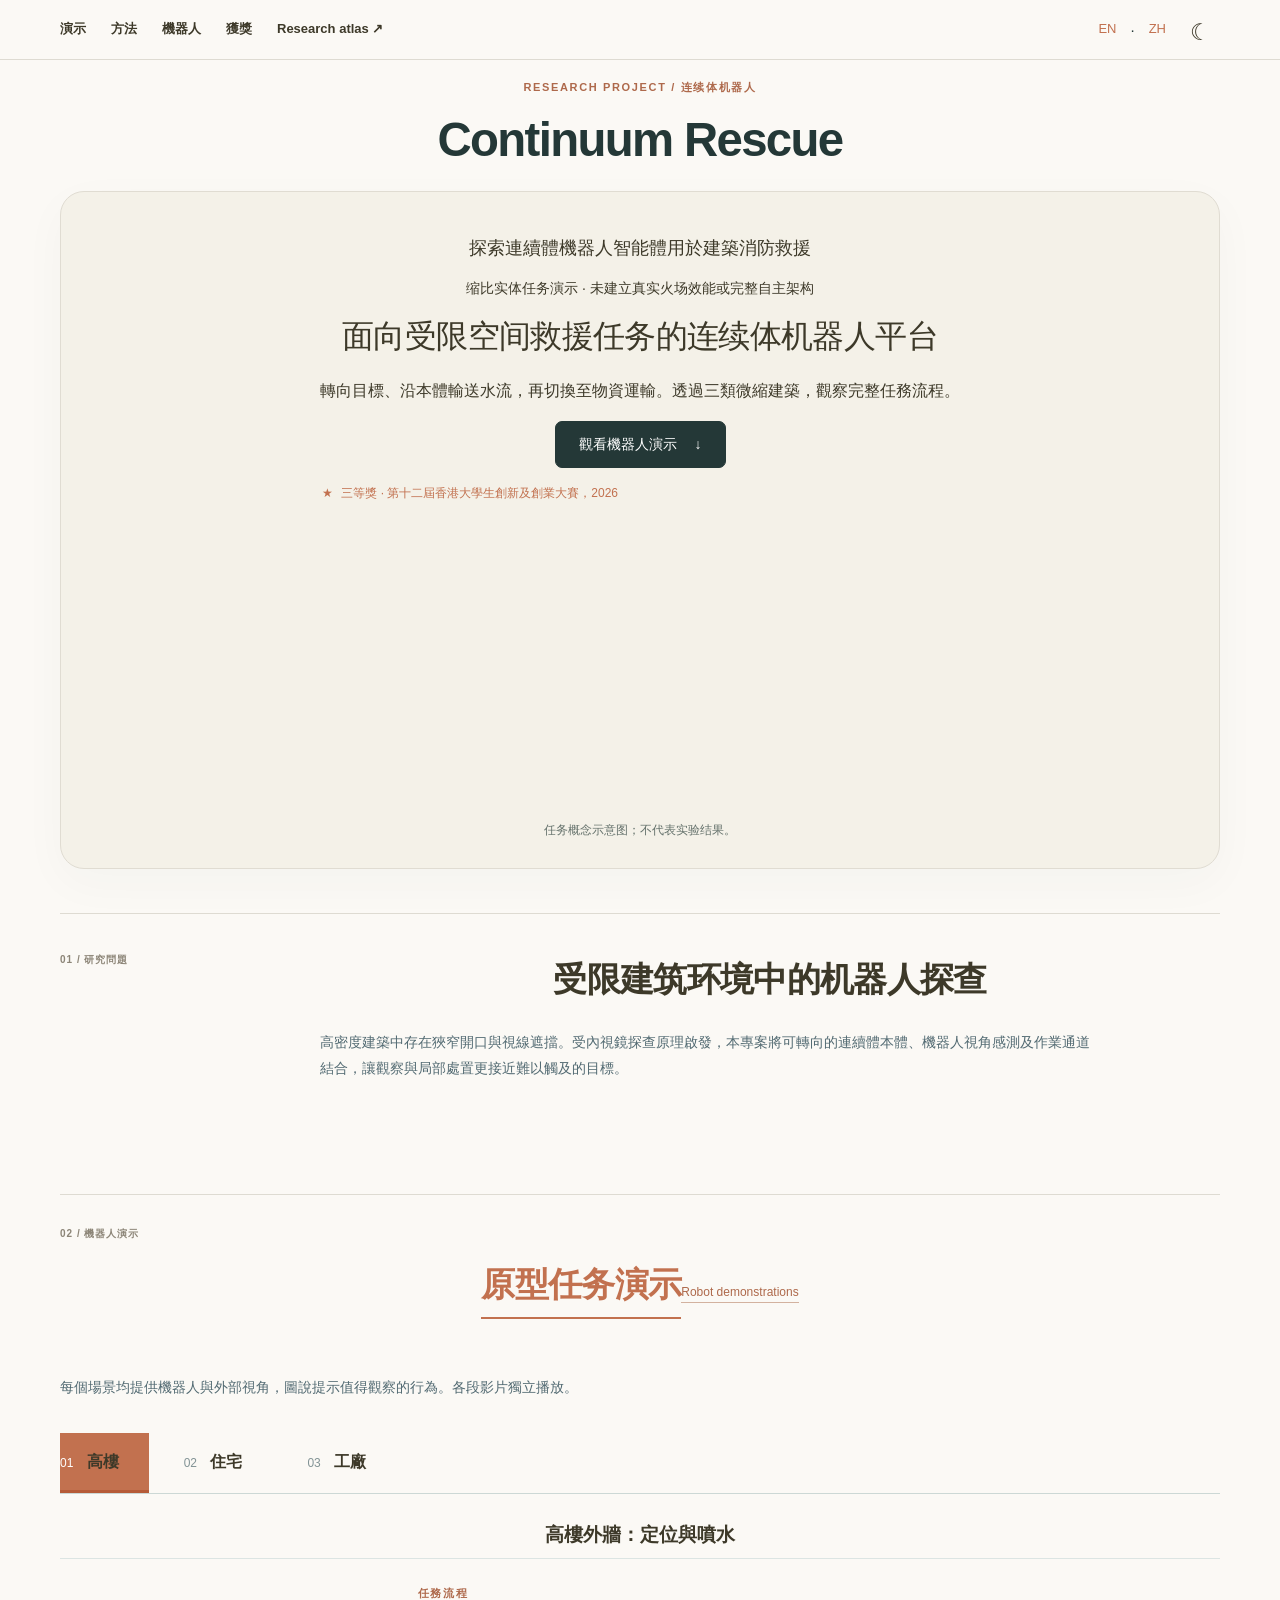
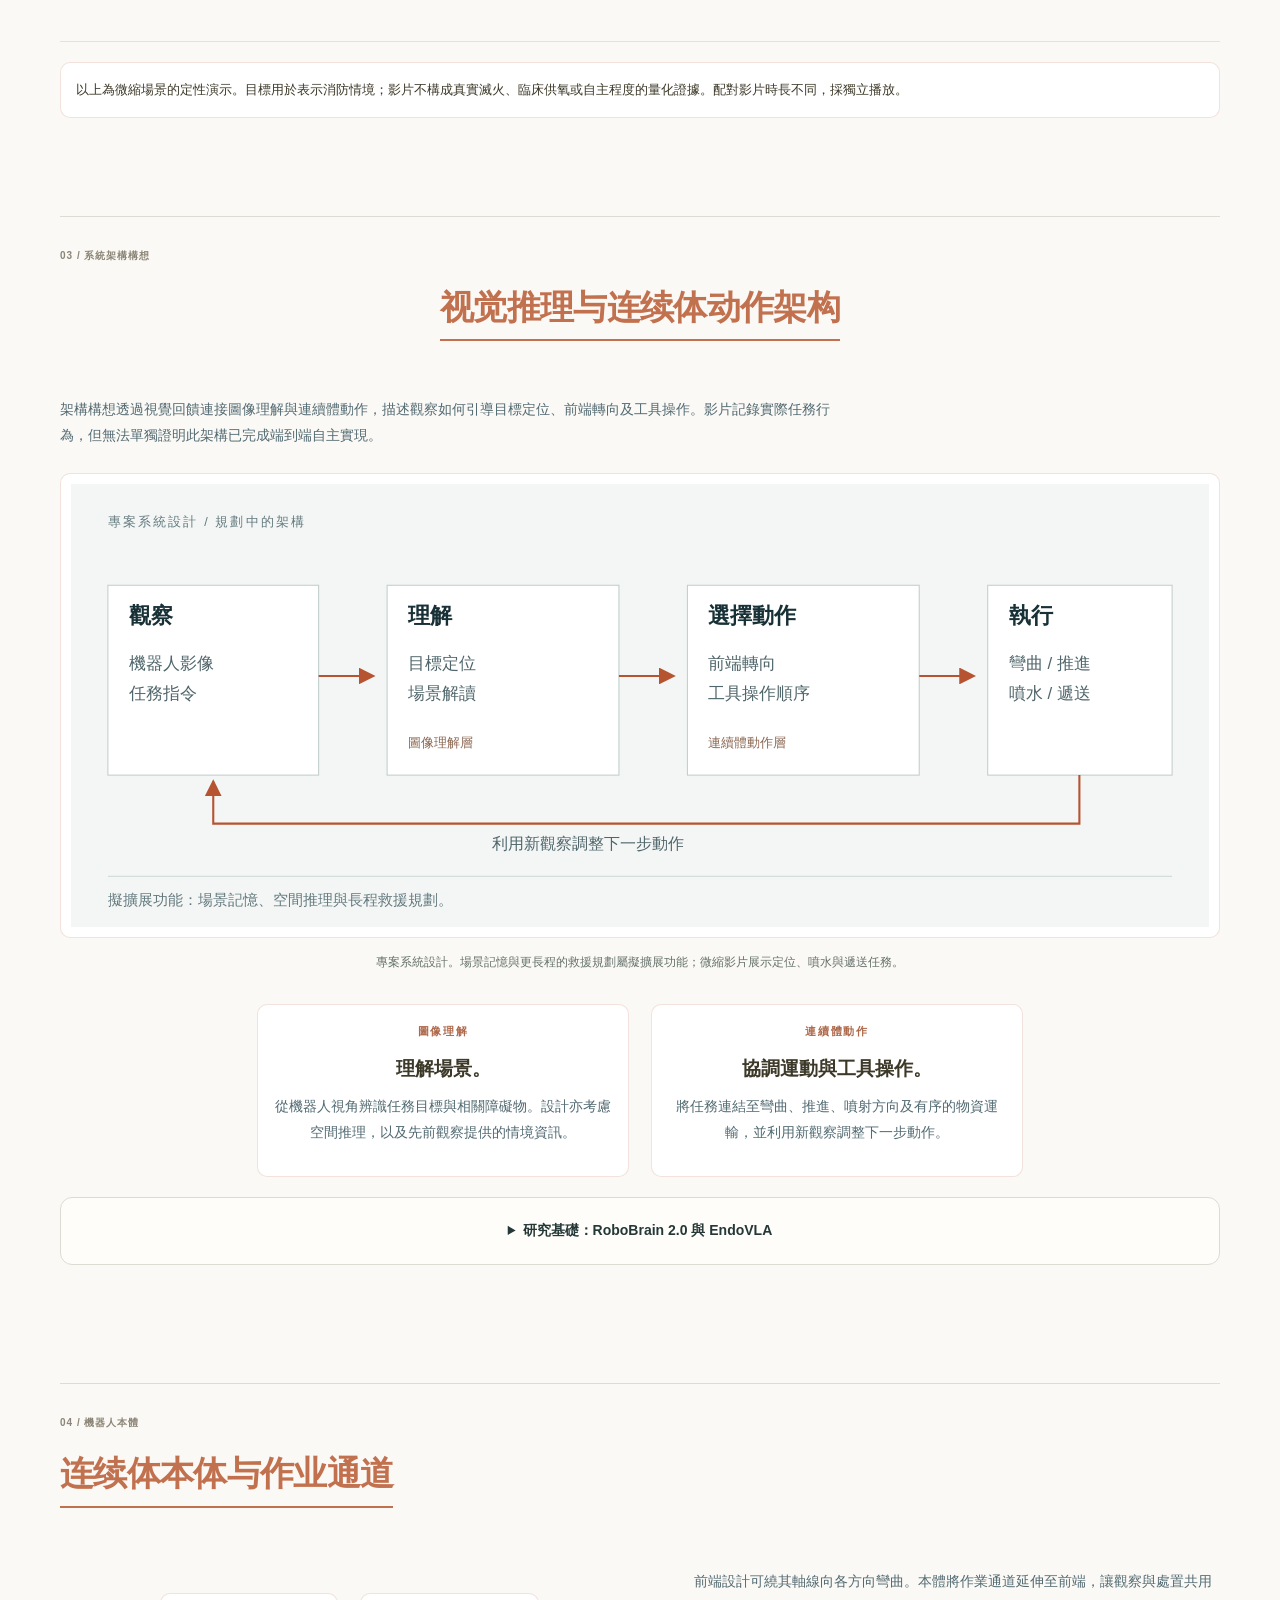
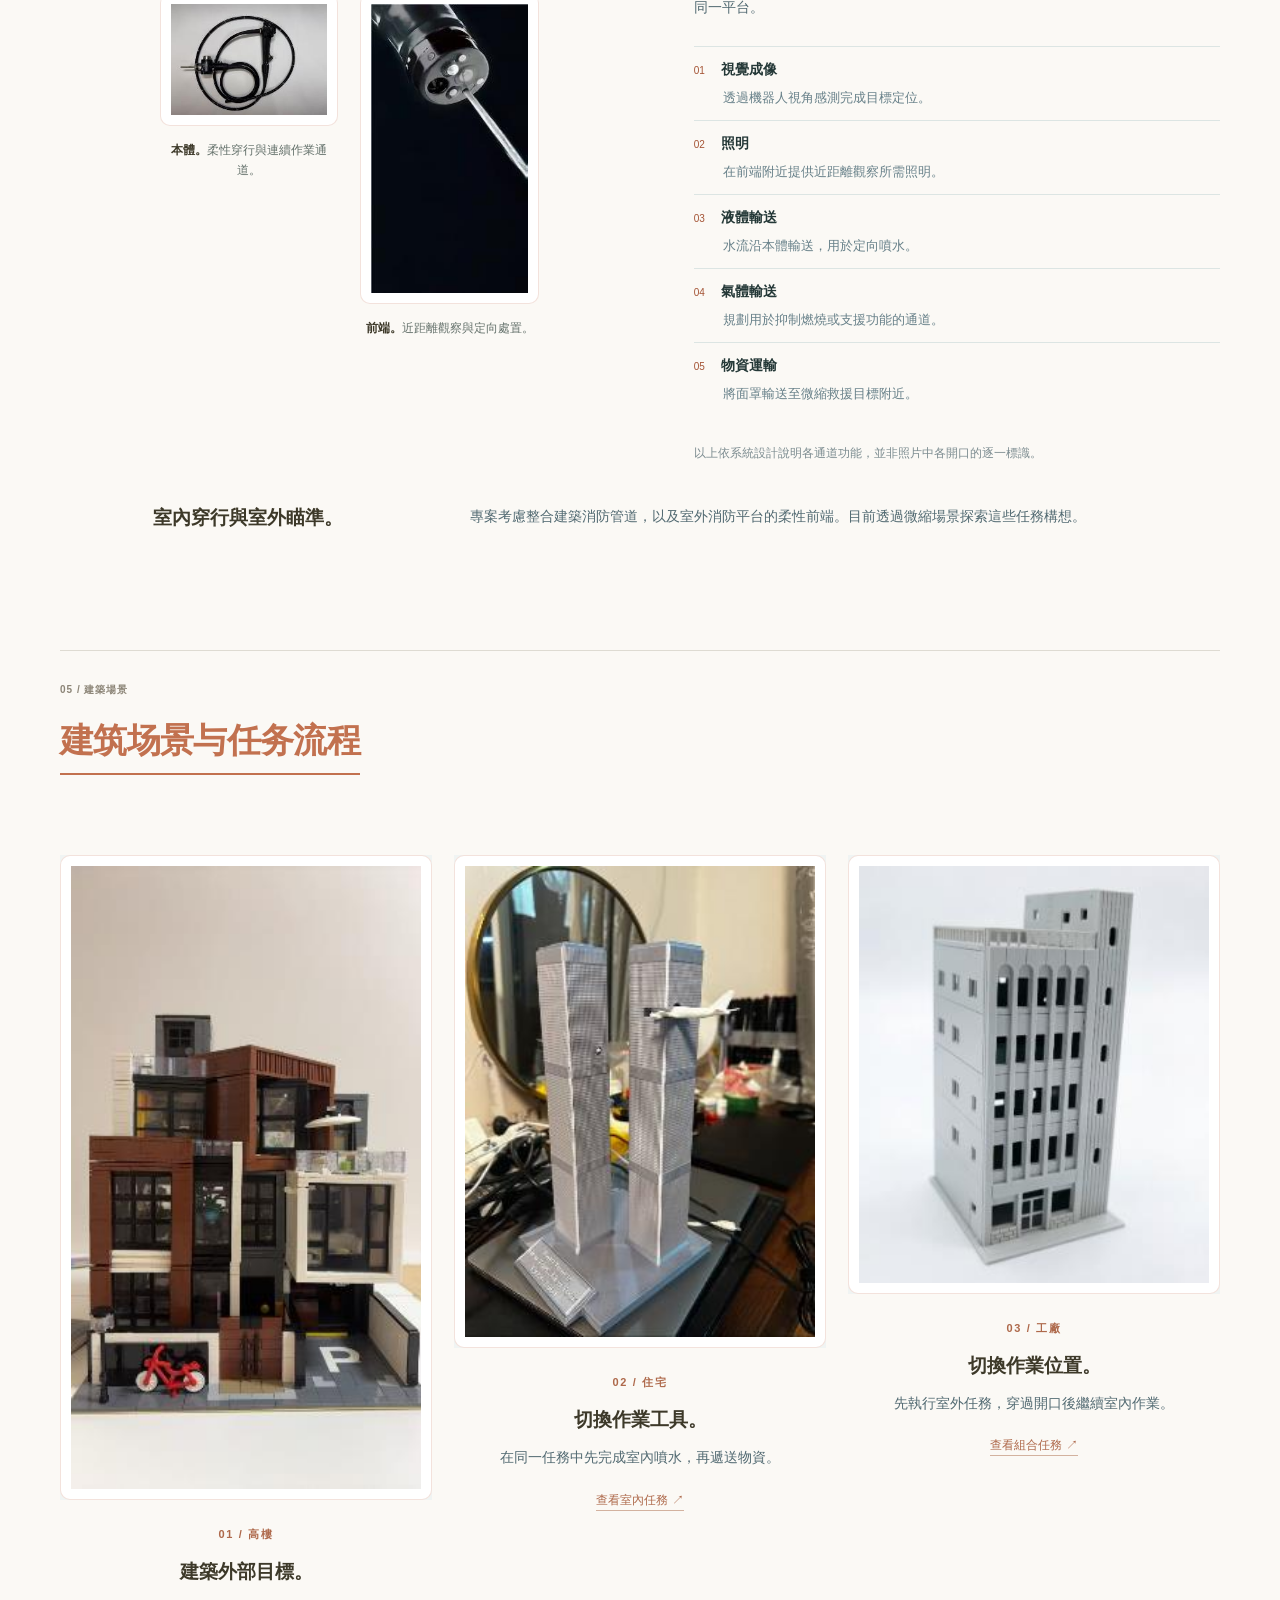
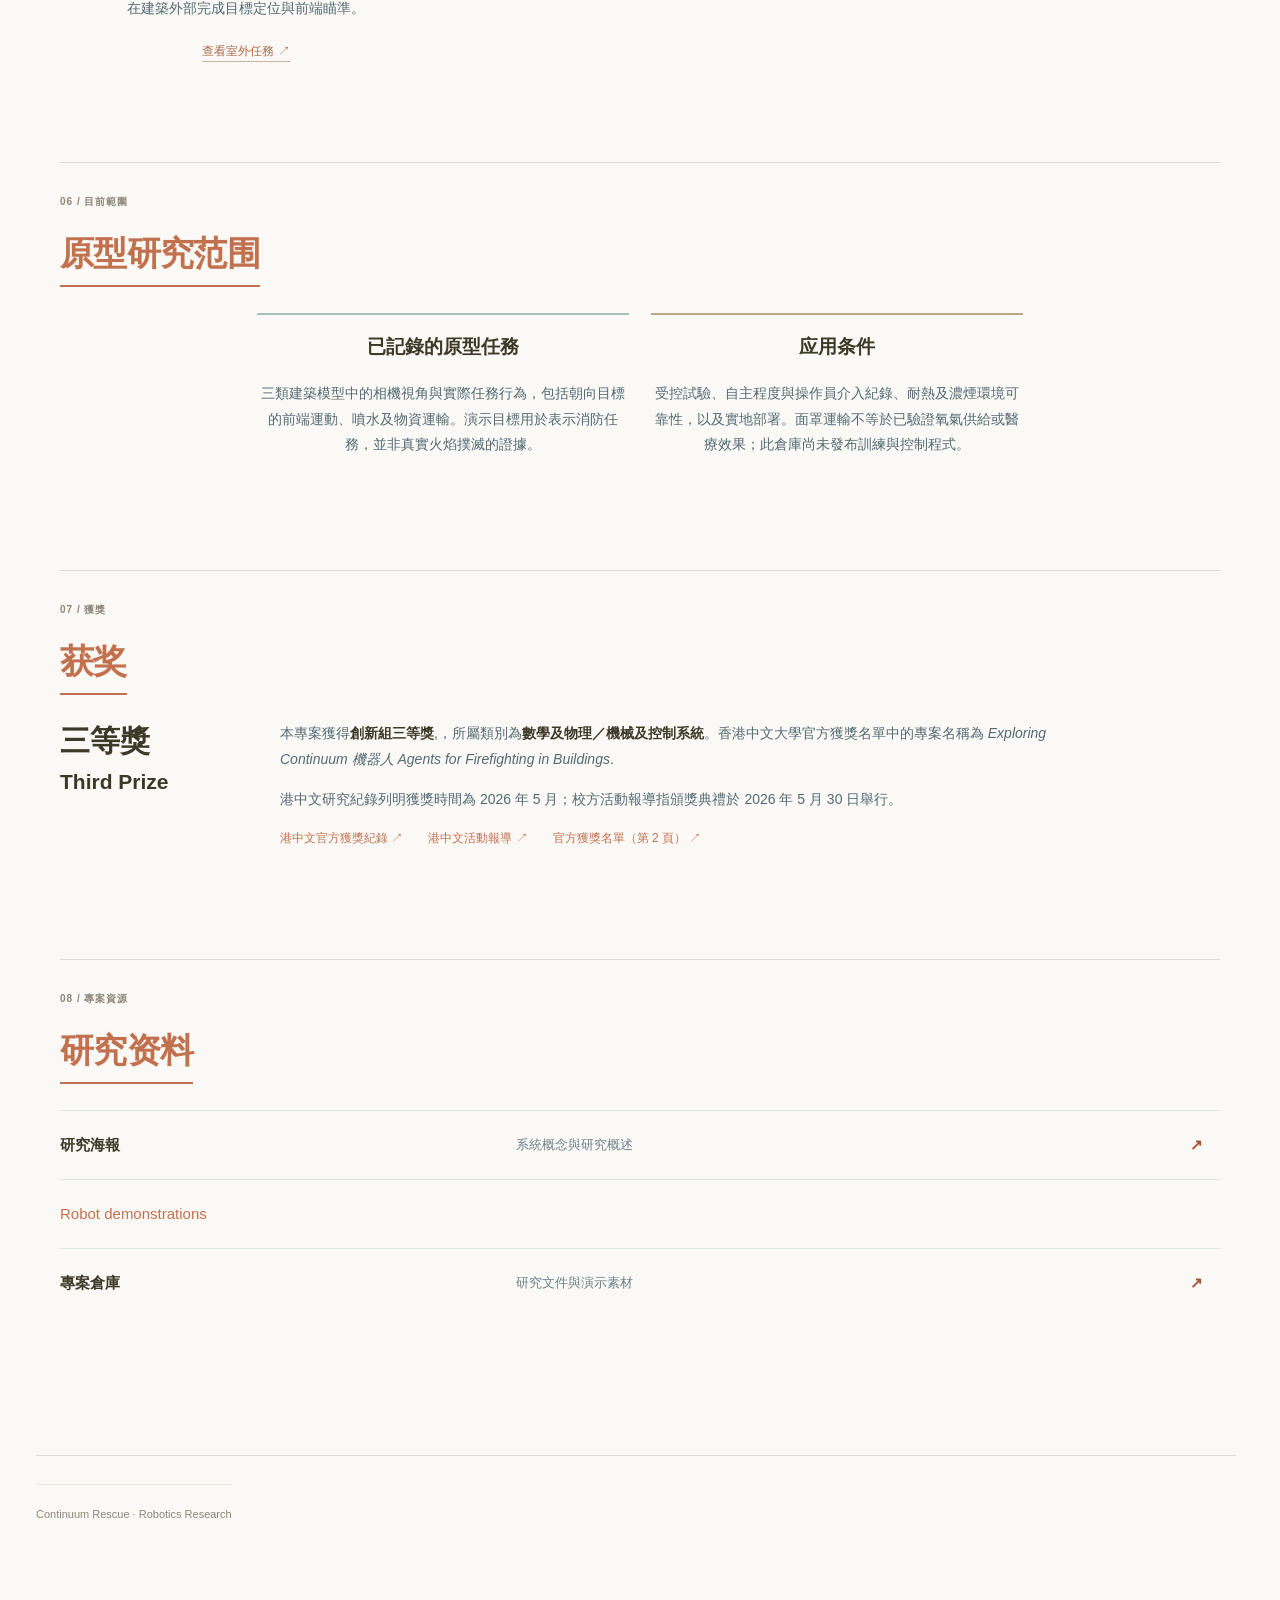
==== commit 8b85347b: "Present project research and demonstrations without editorial UI" ====
--- a/index-zh.html
+++ b/index-zh.html
@@ -1,12 +1,12 @@
 <!DOCTYPE html>
 
 <html data-theme="light" lang="zh-Hant"><head><script>document.documentElement.dataset.theme='light';document.documentElement.style.colorScheme='light';</script><meta charset="utf-8"/><meta content="width=device-width,initial-scale=1" name="viewport"/><meta content="面向建築救援盲區的連續體機器人：微縮建築中的柔性穿行、視覺定位與物資遞送演示。" name="description"/><meta content="#183137" name="theme-color"/><title>探索連續體機器人智能體用於建築消防救援</title><link href="assets/images/favicon.svg" rel="icon" type="image/svg+xml"/><link href="assets/css/style.css" rel="stylesheet"/><script defer="" src="assets/js/main.js"></script><link href="index.html" hreflang="en" rel="alternate"/><link href="index-zh.html" hreflang="zh-Hant" rel="alternate"/><link href="presentation-support.css" rel="stylesheet"/><script defer="" src="presentation-support.js"></script><link href="academic-theme.css" rel="stylesheet"/><script defer="" src="academic-ui.js"></script><link href="research-design.css" rel="stylesheet"/><script defer="" src="research-design.js"></script></head>
-<body class="theme-evan academic-project research-designed"><nav class="top-nav" id="navigation"><div class="nav-container"><div class="nav-left"><a href="#demos">演示</a><a href="#method">方法</a><a href="#hardware">機器人</a><a href="#recognition">獲獎</a><a href="https://tianchun-research-atlas.husheddaisy64.chatgpt.site">Research atlas ↗</a></div><div class="academic-tools site-language"><a href="index.html">EN</a> · <a href="index-zh.html">ZH</a><button aria-controls="navigation" aria-expanded="false" aria-label="Menu" class="menu menu-toggle">Menu</button><button aria-label="Switch to dark theme" class="theme-toggle" data-theme-toggle="">☾</button></div></div></nav><div class="wrapper"><header class="sidebar"><div class="profile-card"><h2 class="project-identity">Continuum Rescue</h2><div class="visitor-card"><div class="visitor-card-title">本页导航</div><div class="academic-toc"><a href="#overview">项目概览</a><a href="#demos">演示</a><a href="#method">方法</a><a href="#hardware">硬件平台</a><a href="#scenarios">应用场景</a><a href="#recognition">获奖</a><a href="#resources">资料</a></div></div></div></header><main class="content academic-main" id="main"><p class="academic-eyebrow">RESEARCH PROJECT / 连续体机器人</p><h1 class="academic-title">Continuum Rescue</h1><header class="hero"><div class="hero-copy"><p class="subtitle">探索連續體機器人智能體用於建築消防救援</p><p class="media-caption">缩比实体任务演示 · 未建立真实火场效能或完整自主架构</p><p class="hero-lead">面向受限空间救援任务的连续体机器人平台</p><p class="hero-summary">轉向目標、沿本體輸送水流，再切換至物資運輸。透過三類微縮建築，觀察完整任務流程。</p><div class="actions"><a class="button primary" href="#demos">觀看機器人演示 <span aria-hidden="true">↓</span></a></div><a class="award-line" href="#recognition"><span aria-hidden="true">★</span> 三等獎 · 第十二屆香港大學生創新及創業大賽，2026</a><div aria-label="研究流程" class="research-path"><span>观察</span><i aria-hidden="true">→</i><span>前端转向</span><i aria-hidden="true">→</i><span>工具操作</span><i aria-hidden="true">→</i><span>视觉反馈</span></div></div><figure class="research-cover"><img alt="观察微缩场景 → 选择局部机器人动作 → 检查物理反馈" height="280" src="assets/research-cover-zh.svg" width="920"/><figcaption>任务概念示意图；不代表实验结果。</figcaption></figure></header>
+<body class="theme-evan academic-project research-designed"><nav class="top-nav" id="navigation"><div class="nav-container"><div class="nav-left"><a href="#demos">演示</a><a href="#method">方法</a><a href="#hardware">機器人</a><a href="#recognition">獲獎</a><a href="https://tianchun-research-atlas.husheddaisy64.chatgpt.site">Research atlas ↗</a></div><div class="academic-tools site-language"><a href="index.html">EN</a> · <a href="index-zh.html">ZH</a><button aria-controls="navigation" aria-expanded="false" aria-label="Menu" class="menu menu-toggle">Menu</button><button aria-label="Switch to dark theme" class="theme-toggle" data-theme-toggle="">☾</button></div></div></nav><div class="wrapper"><header class="sidebar"><div class="profile-card"><h2 class="project-identity">Continuum Rescue</h2><div class="visitor-card"><div class="visitor-card-title">本页导航</div><div class="academic-toc"><a href="#overview">项目概览</a><a href="#demos">演示</a><a href="#method">方法</a><a href="#hardware">硬件平台</a><a href="#scenarios">应用场景</a><a href="#recognition">获奖</a><a href="#resources">资料</a></div></div></div></header><main class="content academic-main" id="main"><p class="academic-eyebrow">RESEARCH PROJECT / 连续体机器人</p><h1 class="academic-title">Continuum Rescue</h1><header class="hero"><div class="hero-copy"><p class="subtitle">探索連續體機器人智能體用於建築消防救援</p><p class="media-caption">缩比实体任务演示 · 未建立真实火场效能或完整自主架构</p><p class="hero-lead">面向受限空间救援任务的连续体机器人平台</p><p class="hero-summary">轉向目標、沿本體輸送水流，再切換至物資運輸。透過三類微縮建築，觀察完整任務流程。</p><div class="actions"><a class="button primary" href="#demos">觀看機器人演示 <span aria-hidden="true">↓</span></a></div><a class="award-line" href="#recognition"><span aria-hidden="true">★</span> 三等獎 · 第十二屆香港大學生創新及創業大賽，2026</a><div aria-label="研究流程" class="research-path"><span>观察</span><i aria-hidden="true">→</i><span>前端转向</span><i aria-hidden="true">→</i><span>工具操作</span><i aria-hidden="true">→</i><span>视觉反馈</span></div></div><figure class="research-cover"><picture><source media="(max-width:600px)" srcset="assets/research-cover-zh-mobile.svg"/><img alt="观察微缩场景 → 选择局部机器人动作 → 检查物理反馈" height="280" src="assets/research-cover-zh.svg" width="920"/></picture><figcaption>任务概念示意图；不代表实验结果。</figcaption></figure></header>
 <section class="section problem visible" id="overview"><div class="section-label">01 / 研究問題</div><div><span class="research-section-number">01 / 研究章节</span><h2>受限建筑环境中的机器人探查</h2><p class="reading">高密度建築中存在狹窄開口與視線遮擋。受內視鏡探查原理啟發，本專案將可轉向的連續體本體、機器人視角感測及作業通道結合，讓觀察與局部處置更接近難以觸及的目標。</p></div></section>
-<section class="section visible" id="demos"><div class="section-label">02 / 機器人演示</div><div class="section-head"><span class="research-section-number">02 / 研究章节</span><h2>原型任务演示</h2><a class="text-link" href="#demos" rel="noopener" target="_blank">Robot demonstrations</a></div><p class="reading">每個場景均提供機器人與外部視角，圖說提示值得觀察的行為。各段影片獨立播放。</p><div aria-label="演示場景" class="tabs" role="group"><button aria-pressed="true" data-scenario="highrise">01 <strong>高樓</strong></button><button aria-pressed="false" data-scenario="residential">02 <strong>住宅</strong></button><button aria-pressed="false" data-scenario="factory">03 <strong>工廠</strong></button></div><div class="demo-header"><h3 id="demo-title">高樓 façade</h3></div><div id="demo-grid"></div><div class="task-sequence"><span class="eyebrow">任務流程</span><ol id="demo-steps"></ol></div><noscript><p><a href="#demos">Robot demonstrations</a>，查看所有場景。</p></noscript><p class="scope-note">以上為微縮場景的定性演示。目標用於表示消防情境；影片不構成真實滅火、臨床供氧或自主程度的量化證據。配對影片時長不同，採獨立播放。</p></section>
-<section class="section visible" id="method"><div class="section-label">03 / 系統架構構想</div><div class="section-head"><span class="research-section-number">03 / 研究章节</span><h2>视觉推理与连续体动作架构</h2></div><p class="reading">架構構想透過視覺回饋連接圖像理解與連續體動作，描述觀察如何引導目標定位、前端轉向及工具操作。影片記錄實際任務行為，但無法單獨證明此架構已完成端到端自主實現。</p><figure class="system-figure"><img alt="Proposed system: camera observation and task instruction feed scene understanding, action selection and the continuum robot, with an observation feedback loop" loading="lazy" src="assets/images/rescue-system-zh.svg"/><ol aria-label="Proposed system flow" class="system-mobile"><li><strong>01 / 觀察</strong><span>機器人影像與任務指令。</span></li><li><strong>02 / 理解</strong><span>目標定位與場景解讀。</span></li><li><strong>03 / 選擇動作</strong><span>前端轉向與工具操作順序。</span></li><li><strong>04 / 執行</strong><span>彎曲、推進、噴水或遞送。</span></li><li class="feedback">回饋：利用新觀察調整下一步動作。</li></ol><figcaption>專案系統設計。場景記憶與更長程的救援規劃屬擬擴展功能；微縮影片展示定位、噴水與遞送任務。</figcaption></figure><div class="method-notes"><article><span class="eyebrow">圖像理解</span><h3>理解場景。</h3><p>從機器人視角辨識任務目標與相關障礙物。設計亦考慮空間推理，以及先前觀察提供的情境資訊。</p></article><article><span class="eyebrow">連續體動作</span><h3>協調運動與工具操作。</h3><p>將任務連結至彎曲、推進、噴射方向及有序的物資運輸，並利用新觀察調整下一步動作。</p></article></div><details class="research-foundations"><summary>研究基礎：RoboBrain 2.0 與 EndoVLA</summary><p><a href="https://arxiv.org/abs/2507.02029">RoboBrain 2.0</a>為圖像理解層提供研究基礎。<a href="https://arxiv.org/abs/2505.15206">EndoVLA</a>為柔性器械的視覺指令與動作提供研究基礎。以上為相關研究。</p><div class="foundation-images"><figure><img alt="RoboBrain foundation figure reproduced，所屬類別為project presentation" loading="lazy" src="assets/images/robobrain-foundation.png"/><figcaption>理解與規劃的研究基礎。</figcaption></figure><figure><img alt="EndoVLA foundation figure reproduced，所屬類別為project presentation" loading="lazy" src="assets/images/endovla-foundation.png"/><figcaption>視覺指令與動作的研究基礎。</figcaption></figure></div></details></section>
-<section class="section visible" id="hardware"><div class="section-label">04 / 機器人本體</div><span class="research-section-number">04 / 研究章节</span><h2>连续体本体与作业通道</h2><div class="hardware-layout"><div class="hardware-photos"><figure class="body-photo"><img alt="Tubular continuum robot body with coiled working channels" loading="lazy" src="assets/images/continuum-robot.jpg"/><figcaption><strong>本體。</strong>柔性穿行與連續作業通道。</figcaption></figure><figure class="tip-photo"><img alt="Close-up of the front end and material delivery tube" loading="lazy" src="assets/images/end-effector.jpg"/><figcaption><strong>前端。</strong>近距離觀察與定向處置。</figcaption></figure></div><div class="hardware-copy"><p>前端設計可繞其軸線向各方向彎曲。本體將作業通道延伸至前端，讓觀察與處置共用同一平台。</p><dl class="channel-list"><div><dt><span>01</span> 視覺成像</dt><dd>透過機器人視角感測完成目標定位。</dd></div><div><dt><span>02</span> 照明</dt><dd>在前端附近提供近距離觀察所需照明。</dd></div><div><dt><span>03</span> 液體輸送</dt><dd>水流沿本體輸送，用於定向噴水。</dd></div><div><dt><span>04</span> 氣體輸送</dt><dd>規劃用於抑制燃燒或支援功能的通道。</dd></div><div><dt><span>05</span> 物資運輸</dt><dd>將面罩輸送至微縮救援目標附近。</dd></div></dl><p class="figure-note">以上依系統設計說明各通道功能，並非照片中各開口的逐一標識。</p></div></div><div class="deployment-note"><h3>室內穿行與室外瞄準。</h3><p>專案考慮整合建築消防管道，以及室外消防平台的柔性前端。目前透過微縮場景探索這些任務構想。</p></div></section>
-<section class="section visible" id="scenarios"><div class="section-label">05 / 建築場景</div><span class="research-section-number">05 / 研究章节</span><h2>建筑场景与任务流程</h2><div class="scenario-gallery"><article><figure><img alt="高樓 miniature setup" loading="lazy" src="assets/images/high-rise.jpg"/></figure><span class="eyebrow">01 / 高樓</span><h3>建築外部目標。</h3><p>在建築外部完成目標定位與前端瞄準。</p><a class="text-link" data-demo-jump="highrise" href="#demos">查看室外任務 ↗</a></article><article><figure><img alt="住宅 miniature setup" loading="lazy" src="assets/images/residential.jpg"/></figure><span class="eyebrow">02 / 住宅</span><h3>切換作業工具。</h3><p>在同一任務中先完成室內噴水，再遞送物資。</p><a class="text-link" data-demo-jump="residential" href="#demos">查看室內任務 ↗</a></article><article><figure><img alt="工廠 miniature setup" loading="lazy" src="assets/images/factory.jpg"/></figure><span class="eyebrow">03 / 工廠</span><h3>切換作業位置。</h3><p>先執行室外任務，穿過開口後繼續室內作業。</p><a class="text-link" data-demo-jump="factory" href="#demos">查看組合任務 ↗</a></article></div></section>
-<section class="section scope-section visible"><div class="section-label">06 / 目前範圍</div><span class="research-section-number">06 / 研究章节</span><h2>原型研究范围</h2><div class="scope-columns"><div><h3>已記錄的原型任務</h3><p>三類建築模型中的相機視角與實際任務行為，包括朝向目標的前端運動、噴水及物資運輸。演示目標用於表示消防任務，並非真實火焰撲滅的證據。</p></div><div><h3>应用条件</h3><p>受控試驗、自主程度與操作員介入紀錄、耐熱及濃煙環境可靠性，以及實地部署。面罩運輸不等於已驗證氧氣供給或醫療效果；此倉庫尚未發布訓練與控制程式。</p></div></div></section>
+<section class="section visible" id="demos"><div class="section-label">02 / 機器人演示</div><div class="section-head"><span class="research-section-number">02 / 研究章节</span><h2>原型任务演示</h2><a class="text-link" href="#demos" rel="noopener" target="_blank">Robot demonstrations</a></div><p class="reading">每個場景均提供機器人與外部視角，圖說提示值得觀察的行為。各段影片獨立播放。</p><div aria-label="演示場景" class="tabs" role="group"><button aria-pressed="true" data-scenario="highrise">01 <strong>高樓</strong></button><button aria-pressed="false" data-scenario="residential">02 <strong>住宅</strong></button><button aria-pressed="false" data-scenario="factory">03 <strong>工廠</strong></button></div><div class="demo-header"><h3 id="demo-title">高樓 façade</h3></div><div id="demo-grid"></div><div class="task-sequence balanced-cards"><span class="eyebrow">任務流程</span><ol id="demo-steps"></ol></div><noscript><p><a href="#demos">Robot demonstrations</a>，查看所有場景。</p></noscript><p class="scope-note">以上為微縮場景的定性演示。目標用於表示消防情境；影片不構成真實滅火、臨床供氧或自主程度的量化證據。配對影片時長不同，採獨立播放。</p></section>
+<section class="section visible" id="method"><div class="section-label">03 / 系統架構構想</div><div class="section-head"><span class="research-section-number">03 / 研究章节</span><h2>视觉推理与连续体动作架构</h2></div><p class="reading">架構構想透過視覺回饋連接圖像理解與連續體動作，描述觀察如何引導目標定位、前端轉向及工具操作。影片記錄實際任務行為，但無法單獨證明此架構已完成端到端自主實現。</p><figure class="system-figure"><img alt="Proposed system: camera observation and task instruction feed scene understanding, action selection and the continuum robot, with an observation feedback loop" loading="lazy" src="assets/images/rescue-system-zh.svg"/><ol aria-label="Proposed system flow" class="system-mobile"><li><strong>01 / 觀察</strong><span>機器人影像與任務指令。</span></li><li><strong>02 / 理解</strong><span>目標定位與場景解讀。</span></li><li><strong>03 / 選擇動作</strong><span>前端轉向與工具操作順序。</span></li><li><strong>04 / 執行</strong><span>彎曲、推進、噴水或遞送。</span></li><li class="feedback">回饋：利用新觀察調整下一步動作。</li></ol><figcaption>專案系統設計。場景記憶與更長程的救援規劃屬擬擴展功能；微縮影片展示定位、噴水與遞送任務。</figcaption></figure><div class="method-notes balanced-cards"><article><span class="eyebrow">圖像理解</span><h3>理解場景。</h3><p>從機器人視角辨識任務目標與相關障礙物。設計亦考慮空間推理，以及先前觀察提供的情境資訊。</p></article><article><span class="eyebrow">連續體動作</span><h3>協調運動與工具操作。</h3><p>將任務連結至彎曲、推進、噴射方向及有序的物資運輸，並利用新觀察調整下一步動作。</p></article></div><details class="research-foundations"><summary>研究基礎：RoboBrain 2.0 與 EndoVLA</summary><p><a href="https://arxiv.org/abs/2507.02029">RoboBrain 2.0</a>為圖像理解層提供研究基礎。<a href="https://arxiv.org/abs/2505.15206">EndoVLA</a>為柔性器械的視覺指令與動作提供研究基礎。以上為相關研究。</p><div class="foundation-images balanced-cards"><figure><img alt="RoboBrain foundation figure reproduced，所屬類別為project presentation" loading="lazy" src="assets/images/robobrain-foundation.png"/><figcaption>理解與規劃的研究基礎。</figcaption></figure><figure><img alt="EndoVLA foundation figure reproduced，所屬類別為project presentation" loading="lazy" src="assets/images/endovla-foundation.png"/><figcaption>視覺指令與動作的研究基礎。</figcaption></figure></div></details></section>
+<section class="section visible" id="hardware"><div class="section-label">04 / 機器人本體</div><span class="research-section-number">04 / 研究章节</span><h2>连续体本体与作业通道</h2><div class="hardware-layout"><div class="hardware-photos balanced-cards"><figure class="body-photo"><img alt="Tubular continuum robot body with coiled working channels" loading="lazy" src="assets/images/continuum-robot.jpg"/><figcaption><strong>本體。</strong>柔性穿行與連續作業通道。</figcaption></figure><figure class="tip-photo"><img alt="Close-up of the front end and material delivery tube" loading="lazy" src="assets/images/end-effector.jpg"/><figcaption><strong>前端。</strong>近距離觀察與定向處置。</figcaption></figure></div><div class="hardware-copy"><p>前端設計可繞其軸線向各方向彎曲。本體將作業通道延伸至前端，讓觀察與處置共用同一平台。</p><dl class="channel-list"><div><dt><span>01</span> 視覺成像</dt><dd>透過機器人視角感測完成目標定位。</dd></div><div><dt><span>02</span> 照明</dt><dd>在前端附近提供近距離觀察所需照明。</dd></div><div><dt><span>03</span> 液體輸送</dt><dd>水流沿本體輸送，用於定向噴水。</dd></div><div><dt><span>04</span> 氣體輸送</dt><dd>規劃用於抑制燃燒或支援功能的通道。</dd></div><div><dt><span>05</span> 物資運輸</dt><dd>將面罩輸送至微縮救援目標附近。</dd></div></dl><p class="figure-note">以上依系統設計說明各通道功能，並非照片中各開口的逐一標識。</p></div></div><div class="deployment-note"><h3>室內穿行與室外瞄準。</h3><p>專案考慮整合建築消防管道，以及室外消防平台的柔性前端。目前透過微縮場景探索這些任務構想。</p></div></section>
+<section class="section visible" id="scenarios"><div class="section-label">05 / 建築場景</div><span class="research-section-number">05 / 研究章节</span><h2>建筑场景与任务流程</h2><div class="scenario-gallery balanced-cards"><article><figure><img alt="高樓 miniature setup" loading="lazy" src="assets/images/high-rise.jpg"/></figure><span class="eyebrow">01 / 高樓</span><h3>建築外部目標。</h3><p>在建築外部完成目標定位與前端瞄準。</p><a class="text-link" data-demo-jump="highrise" href="#demos">查看室外任務 ↗</a></article><article><figure><img alt="住宅 miniature setup" loading="lazy" src="assets/images/residential.jpg"/></figure><span class="eyebrow">02 / 住宅</span><h3>切換作業工具。</h3><p>在同一任務中先完成室內噴水，再遞送物資。</p><a class="text-link" data-demo-jump="residential" href="#demos">查看室內任務 ↗</a></article><article><figure><img alt="工廠 miniature setup" loading="lazy" src="assets/images/factory.jpg"/></figure><span class="eyebrow">03 / 工廠</span><h3>切換作業位置。</h3><p>先執行室外任務，穿過開口後繼續室內作業。</p><a class="text-link" data-demo-jump="factory" href="#demos">查看組合任務 ↗</a></article></div></section>
+<section class="section scope-section visible"><div class="section-label">06 / 目前範圍</div><span class="research-section-number">06 / 研究章节</span><h2>原型研究范围</h2><div class="scope-columns balanced-cards"><div><h3>已記錄的原型任務</h3><p>三類建築模型中的相機視角與實際任務行為，包括朝向目標的前端運動、噴水及物資運輸。演示目標用於表示消防任務，並非真實火焰撲滅的證據。</p></div><div><h3>应用条件</h3><p>受控試驗、自主程度與操作員介入紀錄、耐熱及濃煙環境可靠性，以及實地部署。面罩運輸不等於已驗證氧氣供給或醫療效果；此倉庫尚未發布訓練與控制程式。</p></div></div></section>
 <section class="section visible" id="recognition"><div class="section-label">07 / 獲獎</div><span class="research-section-number">07 / 研究章节</span><h2>获奖</h2><div class="recognition-detail"><strong class="prize-word">三等獎<span>Third Prize</span></strong><div><p>本專案獲得<strong>創新組三等獎</strong>,，所屬類別為<strong>數學及物理／機械及控制系統</strong>。香港中文大學官方獲獎名單中的專案名稱為 <em>Exploring Continuum 機器人 Agents for Firefighting in Buildings</em>.</p><p>港中文研究紀錄列明獲獎時間為 2026 年 5 月；校方活動報導指頒獎典禮於 2026 年 5 月 30 日舉行。</p><p class="award-sources"><a href="https://research.cuhk.edu.hk/en/prizes/third-prize-of-the-12th-hong-kong-university-student-innovation-a/" rel="noopener" target="_blank">港中文官方獲獎紀錄 ↗</a><a href="https://kto.cuhk.edu.hk/en/news-events/announcements/event-highlight-cuhk-wins-19-awards-at-the-12th-hong-kong-university-student-innovation-and-entrepreneurship-competition-30-may-2026" rel="noopener" target="_blank">港中文活動報導 ↗</a><a href="https://www.cpr.cuhk.edu.hk/wp-content/uploads/newscentre/pressrelease/Appendix_eng-2.pdf" rel="noopener" target="_blank">官方獲獎名單（第 2 頁） ↗</a></p></div></div></section>
 <section class="section visible" id="resources"><div class="section-label">08 / 專案資源</div><span class="research-section-number">08 / 研究章节</span><h2>研究资料</h2><div class="resource-list"><a href="assets/documents/research-poster.pdf" rel="noopener" target="_blank"><strong>研究海報</strong><span>系統概念與研究概述</span><b aria-hidden="true">↗</b></a><a href="#demos" rel="noopener" target="_blank">Robot demonstrations</a><a href="https://github.com/evan0610/Exploring-Continuum-機器人-Agents-For-Fire-Rescuing-in-Buildings"><strong>專案倉庫</strong><span>研究文件與演示素材</span><b aria-hidden="true">↗</b></a></div></section></main><footer class="site-footer"><p>Continuum Rescue · Robotics Research</p></footer></div></body></html>
--- a/research-design.css
+++ b/research-design.css
@@ -73,3 +73,18 @@
 body.research-designed.research-designed .visual-section{display:flex!important;flex-direction:column!important;align-items:center!important;grid-template-columns:none!important;gap:22px!important}
 .visual-section>.visual-copy{display:block!important;width:100%!important;max-width:800px!important;margin:auto!important}.visual-section>.visual-copy .visual-deck{text-align:center!important}.visual-section>.primary-figure{width:100%!important;max-width:1000px!important;margin:auto!important}.visual-section>.visual-copy .kicker{text-align:center!important}
 @media(max-width:600px){body.research-designed.research-designed .hero{padding:20px 14px!important}.research-cover{overflow-x:auto;padding-bottom:4px}.research-cover img{min-width:620px!important}.research-cover figcaption{min-width:0!important}}
+
+@media(max-width:600px){body.research-designed.research-designed .hero .research-cover img{min-width:0!important;width:100%!important}.research-cover{overflow:visible!important}}
+
+/* Center complete rows and any incomplete final row. */
+body.research-designed.research-designed .balanced-cards{display:flex!important;flex-wrap:wrap!important;justify-content:center!important;align-items:stretch!important;gap:22px!important;width:100%!important;margin-inline:auto!important;grid-template-columns:none!important}
+body.research-designed.research-designed .balanced-cards> *{flex:0 1 calc((100% - 44px)/3)!important;min-width:0!important;max-width:420px!important;margin-inline:0!important;box-sizing:border-box!important;align-self:stretch!important}
+body.research-designed.research-designed .balanced-cards h3,body.research-designed.research-designed .balanced-cards h4{text-align:center!important}
+body.research-designed.research-designed table{width:100%!important;max-width:1100px!important;margin-inline:auto!important;border-collapse:collapse!important;float:none!important}
+body.research-designed.research-designed th,body.research-designed.research-designed td{text-align:center!important;vertical-align:middle!important}
+body.research-designed.research-designed .table-wrap,body.research-designed.research-designed .tablewrap{width:100%!important;max-width:1100px!important;margin-inline:auto!important;overflow-x:auto!important}
+body.research-designed.research-designed figure{margin-inline:auto!important}body.research-designed.research-designed figcaption{text-align:center!important}
+@media(max-width:1000px){body.research-designed.research-designed .balanced-cards> *{flex-basis:calc((100% - 22px)/2)!important}}
+@media(max-width:560px){body.research-designed.research-designed .balanced-cards> *{flex-basis:100%!important;max-width:none!important}}
+
+body.research-designed.research-designed .balanced-cards>*{text-align:center!important}body.research-designed.research-designed .balanced-cards p,body.research-designed.research-designed .balanced-cards small{text-align:center!important}
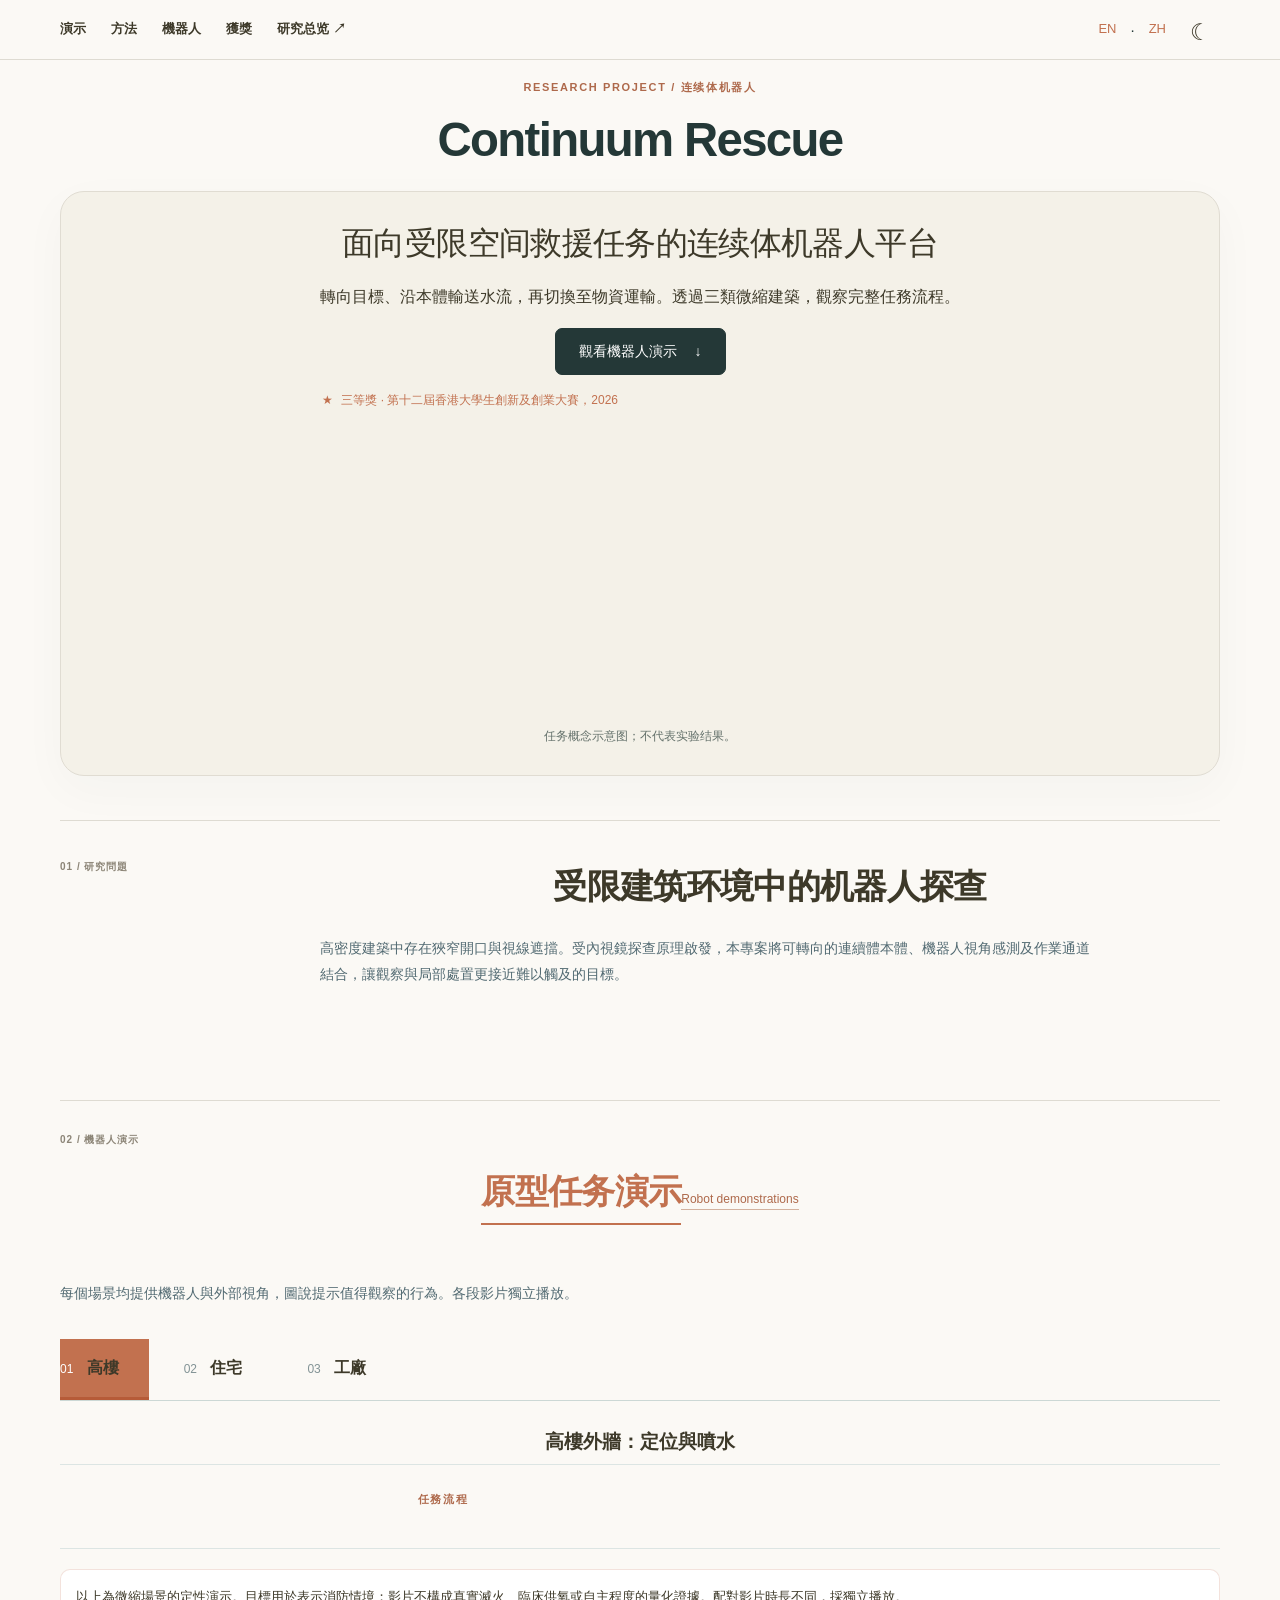
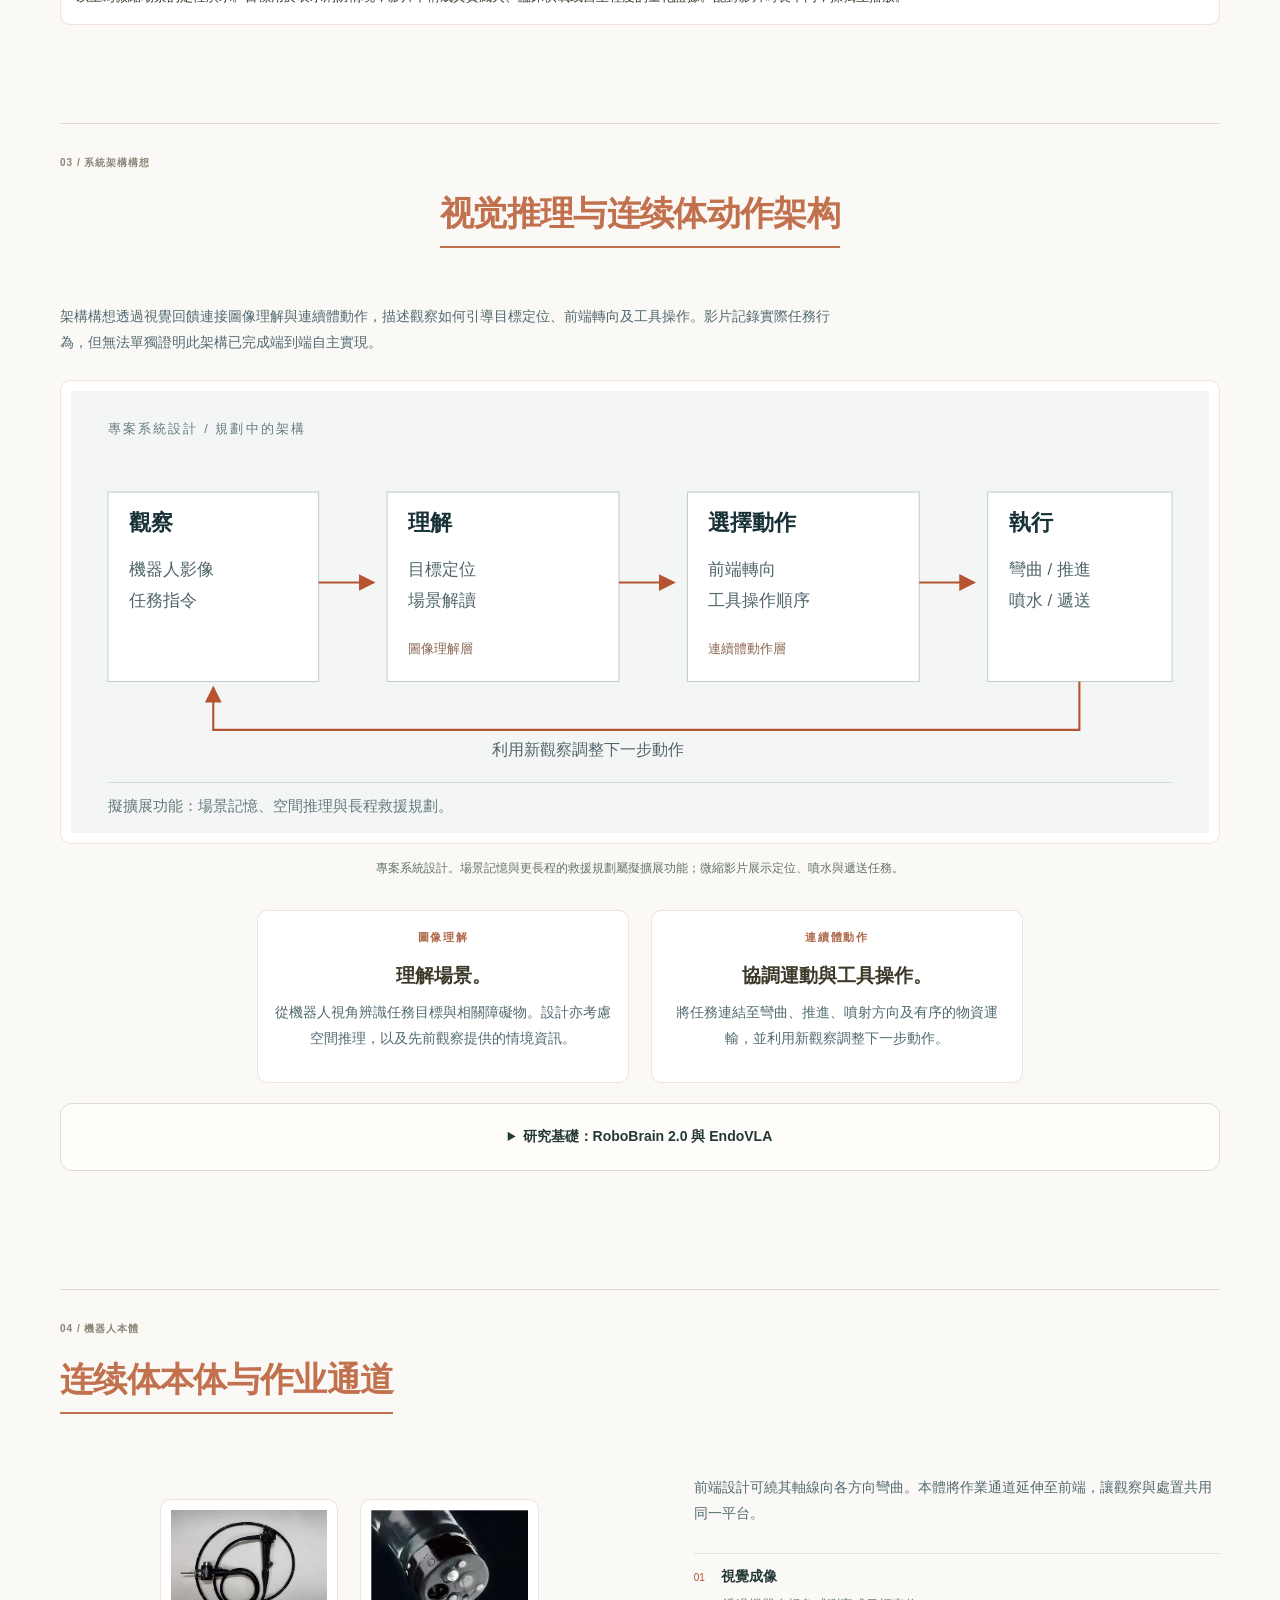
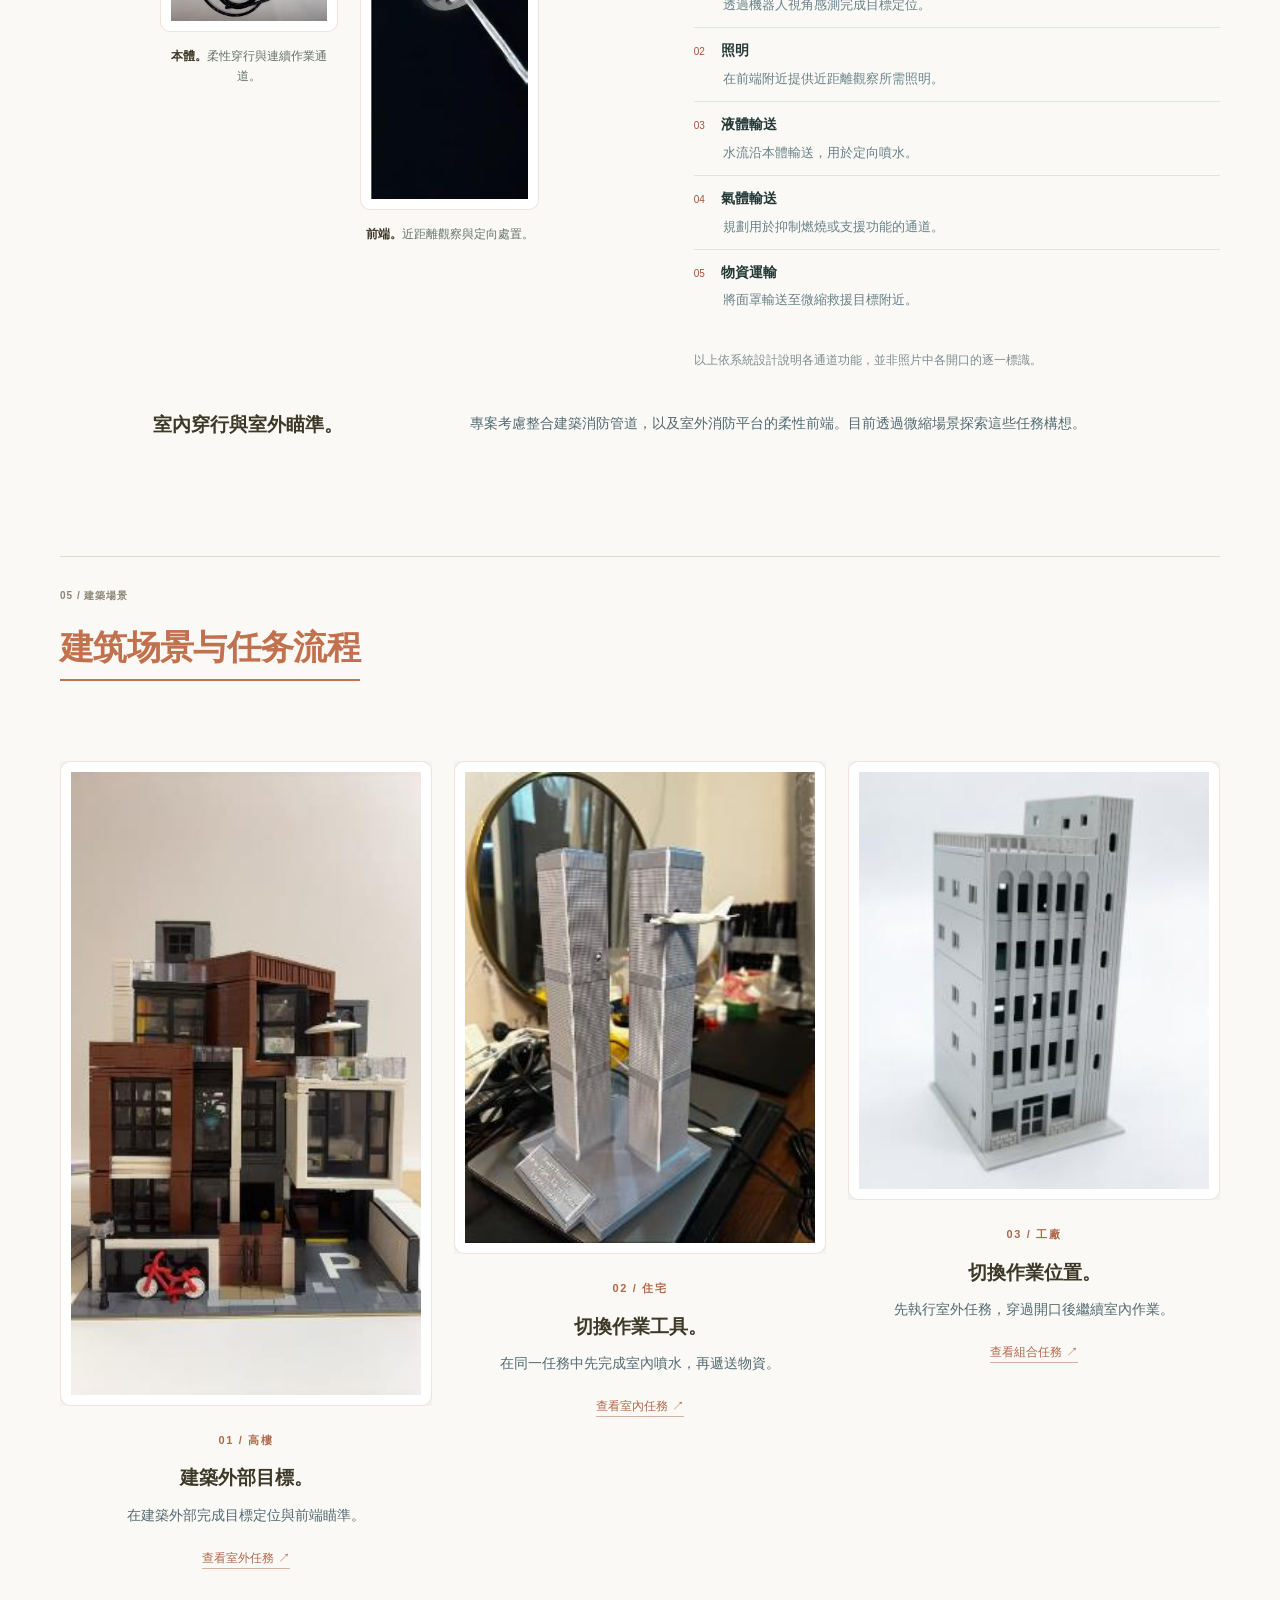
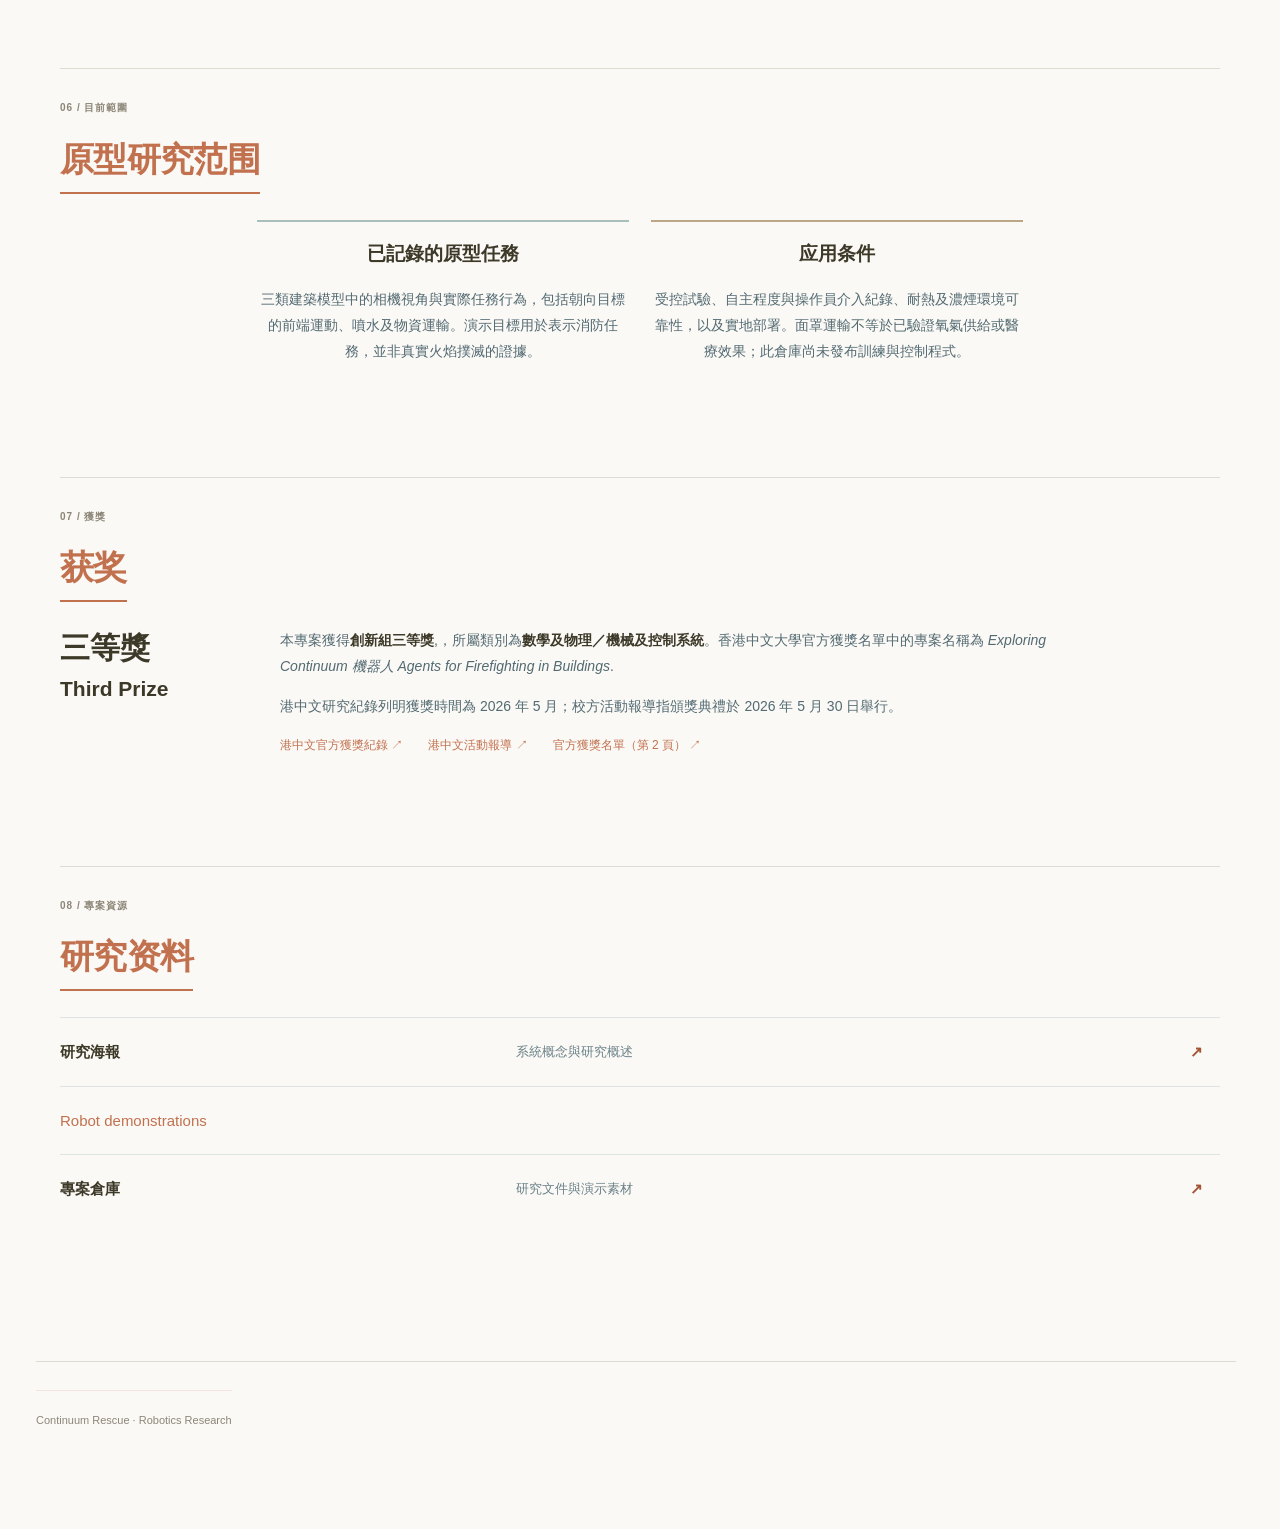
==== commit bd2642a5: "Present project research and demonstrations without editorial UI" ====
--- a/index-zh.html
+++ b/index-zh.html
@@ -1,12 +1,12 @@
 <!DOCTYPE html>
 
 <html data-theme="light" lang="zh-Hant"><head><script>document.documentElement.dataset.theme='light';document.documentElement.style.colorScheme='light';</script><meta charset="utf-8"/><meta content="width=device-width,initial-scale=1" name="viewport"/><meta content="面向建築救援盲區的連續體機器人：微縮建築中的柔性穿行、視覺定位與物資遞送演示。" name="description"/><meta content="#183137" name="theme-color"/><title>探索連續體機器人智能體用於建築消防救援</title><link href="assets/images/favicon.svg" rel="icon" type="image/svg+xml"/><link href="assets/css/style.css" rel="stylesheet"/><script defer="" src="assets/js/main.js"></script><link href="index.html" hreflang="en" rel="alternate"/><link href="index-zh.html" hreflang="zh-Hant" rel="alternate"/><link href="presentation-support.css" rel="stylesheet"/><script defer="" src="presentation-support.js"></script><link href="academic-theme.css" rel="stylesheet"/><script defer="" src="academic-ui.js"></script><link href="research-design.css" rel="stylesheet"/><script defer="" src="research-design.js"></script></head>
-<body class="theme-evan academic-project research-designed"><nav class="top-nav" id="navigation"><div class="nav-container"><div class="nav-left"><a href="#demos">演示</a><a href="#method">方法</a><a href="#hardware">機器人</a><a href="#recognition">獲獎</a><a href="https://tianchun-research-atlas.husheddaisy64.chatgpt.site">Research atlas ↗</a></div><div class="academic-tools site-language"><a href="index.html">EN</a> · <a href="index-zh.html">ZH</a><button aria-controls="navigation" aria-expanded="false" aria-label="Menu" class="menu menu-toggle">Menu</button><button aria-label="Switch to dark theme" class="theme-toggle" data-theme-toggle="">☾</button></div></div></nav><div class="wrapper"><header class="sidebar"><div class="profile-card"><h2 class="project-identity">Continuum Rescue</h2><div class="visitor-card"><div class="visitor-card-title">本页导航</div><div class="academic-toc"><a href="#overview">项目概览</a><a href="#demos">演示</a><a href="#method">方法</a><a href="#hardware">硬件平台</a><a href="#scenarios">应用场景</a><a href="#recognition">获奖</a><a href="#resources">资料</a></div></div></div></header><main class="content academic-main" id="main"><p class="academic-eyebrow">RESEARCH PROJECT / 连续体机器人</p><h1 class="academic-title">Continuum Rescue</h1><header class="hero"><div class="hero-copy"><p class="subtitle">探索連續體機器人智能體用於建築消防救援</p><p class="media-caption">缩比实体任务演示 · 未建立真实火场效能或完整自主架构</p><p class="hero-lead">面向受限空间救援任务的连续体机器人平台</p><p class="hero-summary">轉向目標、沿本體輸送水流，再切換至物資運輸。透過三類微縮建築，觀察完整任務流程。</p><div class="actions"><a class="button primary" href="#demos">觀看機器人演示 <span aria-hidden="true">↓</span></a></div><a class="award-line" href="#recognition"><span aria-hidden="true">★</span> 三等獎 · 第十二屆香港大學生創新及創業大賽，2026</a><div aria-label="研究流程" class="research-path"><span>观察</span><i aria-hidden="true">→</i><span>前端转向</span><i aria-hidden="true">→</i><span>工具操作</span><i aria-hidden="true">→</i><span>视觉反馈</span></div></div><figure class="research-cover"><picture><source media="(max-width:600px)" srcset="assets/research-cover-zh-mobile.svg"/><img alt="观察微缩场景 → 选择局部机器人动作 → 检查物理反馈" height="280" src="assets/research-cover-zh.svg" width="920"/></picture><figcaption>任务概念示意图；不代表实验结果。</figcaption></figure></header>
+<body class="theme-evan academic-project research-designed"><nav class="top-nav" id="navigation"><div class="nav-container"><div class="nav-left"><a href="#demos">演示</a><a href="#method">方法</a><a href="#hardware">機器人</a><a href="#recognition">獲獎</a><a href="https://tianchun-research-atlas.husheddaisy64.chatgpt.site">研究总览 ↗</a></div><div class="academic-tools site-language"><a href="index.html">EN</a> · <a href="index-zh.html">ZH</a><button aria-controls="navigation" aria-expanded="false" aria-label="Menu" class="menu menu-toggle">Menu</button><button aria-label="Switch to dark theme" class="theme-toggle" data-theme-toggle="">☾</button></div></div></nav><div class="wrapper"><header class="sidebar"><div class="profile-card"><h2 class="project-identity">Continuum Rescue</h2><div class="visitor-card"><div class="visitor-card-title">本页导航</div><div class="academic-toc"><a href="#overview">项目概览</a><a href="#demos">演示</a><a href="#method">方法</a><a href="#hardware">硬件平台</a><a href="#scenarios">应用场景</a><a href="#recognition">获奖</a><a href="#resources">资料</a></div></div></div></header><main class="content academic-main" id="main"><p class="academic-eyebrow">RESEARCH PROJECT / 连续体机器人</p><h1 class="academic-title">Continuum Rescue</h1><header class="hero"><div class="hero-copy"><p class="hero-lead">面向受限空间救援任务的连续体机器人平台</p><p class="hero-summary">轉向目標、沿本體輸送水流，再切換至物資運輸。透過三類微縮建築，觀察完整任務流程。</p><div class="actions"><a class="button primary" href="#demos">觀看機器人演示 <span aria-hidden="true">↓</span></a></div><a class="award-line" href="#recognition"><span aria-hidden="true">★</span> 三等獎 · 第十二屆香港大學生創新及創業大賽，2026</a><div aria-label="研究流程" class="research-path"><span>观察</span><i aria-hidden="true">→</i><span>前端转向</span><i aria-hidden="true">→</i><span>工具操作</span><i aria-hidden="true">→</i><span>视觉反馈</span></div></div><figure class="research-cover"><picture><source media="(max-width:600px)" srcset="assets/research-cover-zh-mobile.svg"/><img alt="观察微缩场景 → 选择局部机器人动作 → 检查物理反馈" height="280" src="assets/research-cover-zh.svg" width="920"/></picture><figcaption>任务概念示意图；不代表实验结果。</figcaption></figure></header>
 <section class="section problem visible" id="overview"><div class="section-label">01 / 研究問題</div><div><span class="research-section-number">01 / 研究章节</span><h2>受限建筑环境中的机器人探查</h2><p class="reading">高密度建築中存在狹窄開口與視線遮擋。受內視鏡探查原理啟發，本專案將可轉向的連續體本體、機器人視角感測及作業通道結合，讓觀察與局部處置更接近難以觸及的目標。</p></div></section>
 <section class="section visible" id="demos"><div class="section-label">02 / 機器人演示</div><div class="section-head"><span class="research-section-number">02 / 研究章节</span><h2>原型任务演示</h2><a class="text-link" href="#demos" rel="noopener" target="_blank">Robot demonstrations</a></div><p class="reading">每個場景均提供機器人與外部視角，圖說提示值得觀察的行為。各段影片獨立播放。</p><div aria-label="演示場景" class="tabs" role="group"><button aria-pressed="true" data-scenario="highrise">01 <strong>高樓</strong></button><button aria-pressed="false" data-scenario="residential">02 <strong>住宅</strong></button><button aria-pressed="false" data-scenario="factory">03 <strong>工廠</strong></button></div><div class="demo-header"><h3 id="demo-title">高樓 façade</h3></div><div id="demo-grid"></div><div class="task-sequence balanced-cards"><span class="eyebrow">任務流程</span><ol id="demo-steps"></ol></div><noscript><p><a href="#demos">Robot demonstrations</a>，查看所有場景。</p></noscript><p class="scope-note">以上為微縮場景的定性演示。目標用於表示消防情境；影片不構成真實滅火、臨床供氧或自主程度的量化證據。配對影片時長不同，採獨立播放。</p></section>
 <section class="section visible" id="method"><div class="section-label">03 / 系統架構構想</div><div class="section-head"><span class="research-section-number">03 / 研究章节</span><h2>视觉推理与连续体动作架构</h2></div><p class="reading">架構構想透過視覺回饋連接圖像理解與連續體動作，描述觀察如何引導目標定位、前端轉向及工具操作。影片記錄實際任務行為，但無法單獨證明此架構已完成端到端自主實現。</p><figure class="system-figure"><img alt="Proposed system: camera observation and task instruction feed scene understanding, action selection and the continuum robot, with an observation feedback loop" loading="lazy" src="assets/images/rescue-system-zh.svg"/><ol aria-label="Proposed system flow" class="system-mobile"><li><strong>01 / 觀察</strong><span>機器人影像與任務指令。</span></li><li><strong>02 / 理解</strong><span>目標定位與場景解讀。</span></li><li><strong>03 / 選擇動作</strong><span>前端轉向與工具操作順序。</span></li><li><strong>04 / 執行</strong><span>彎曲、推進、噴水或遞送。</span></li><li class="feedback">回饋：利用新觀察調整下一步動作。</li></ol><figcaption>專案系統設計。場景記憶與更長程的救援規劃屬擬擴展功能；微縮影片展示定位、噴水與遞送任務。</figcaption></figure><div class="method-notes balanced-cards"><article><span class="eyebrow">圖像理解</span><h3>理解場景。</h3><p>從機器人視角辨識任務目標與相關障礙物。設計亦考慮空間推理，以及先前觀察提供的情境資訊。</p></article><article><span class="eyebrow">連續體動作</span><h3>協調運動與工具操作。</h3><p>將任務連結至彎曲、推進、噴射方向及有序的物資運輸，並利用新觀察調整下一步動作。</p></article></div><details class="research-foundations"><summary>研究基礎：RoboBrain 2.0 與 EndoVLA</summary><p><a href="https://arxiv.org/abs/2507.02029">RoboBrain 2.0</a>為圖像理解層提供研究基礎。<a href="https://arxiv.org/abs/2505.15206">EndoVLA</a>為柔性器械的視覺指令與動作提供研究基礎。以上為相關研究。</p><div class="foundation-images balanced-cards"><figure><img alt="RoboBrain foundation figure reproduced，所屬類別為project presentation" loading="lazy" src="assets/images/robobrain-foundation.png"/><figcaption>理解與規劃的研究基礎。</figcaption></figure><figure><img alt="EndoVLA foundation figure reproduced，所屬類別為project presentation" loading="lazy" src="assets/images/endovla-foundation.png"/><figcaption>視覺指令與動作的研究基礎。</figcaption></figure></div></details></section>
 <section class="section visible" id="hardware"><div class="section-label">04 / 機器人本體</div><span class="research-section-number">04 / 研究章节</span><h2>连续体本体与作业通道</h2><div class="hardware-layout"><div class="hardware-photos balanced-cards"><figure class="body-photo"><img alt="Tubular continuum robot body with coiled working channels" loading="lazy" src="assets/images/continuum-robot.jpg"/><figcaption><strong>本體。</strong>柔性穿行與連續作業通道。</figcaption></figure><figure class="tip-photo"><img alt="Close-up of the front end and material delivery tube" loading="lazy" src="assets/images/end-effector.jpg"/><figcaption><strong>前端。</strong>近距離觀察與定向處置。</figcaption></figure></div><div class="hardware-copy"><p>前端設計可繞其軸線向各方向彎曲。本體將作業通道延伸至前端，讓觀察與處置共用同一平台。</p><dl class="channel-list"><div><dt><span>01</span> 視覺成像</dt><dd>透過機器人視角感測完成目標定位。</dd></div><div><dt><span>02</span> 照明</dt><dd>在前端附近提供近距離觀察所需照明。</dd></div><div><dt><span>03</span> 液體輸送</dt><dd>水流沿本體輸送，用於定向噴水。</dd></div><div><dt><span>04</span> 氣體輸送</dt><dd>規劃用於抑制燃燒或支援功能的通道。</dd></div><div><dt><span>05</span> 物資運輸</dt><dd>將面罩輸送至微縮救援目標附近。</dd></div></dl><p class="figure-note">以上依系統設計說明各通道功能，並非照片中各開口的逐一標識。</p></div></div><div class="deployment-note"><h3>室內穿行與室外瞄準。</h3><p>專案考慮整合建築消防管道，以及室外消防平台的柔性前端。目前透過微縮場景探索這些任務構想。</p></div></section>
 <section class="section visible" id="scenarios"><div class="section-label">05 / 建築場景</div><span class="research-section-number">05 / 研究章节</span><h2>建筑场景与任务流程</h2><div class="scenario-gallery balanced-cards"><article><figure><img alt="高樓 miniature setup" loading="lazy" src="assets/images/high-rise.jpg"/></figure><span class="eyebrow">01 / 高樓</span><h3>建築外部目標。</h3><p>在建築外部完成目標定位與前端瞄準。</p><a class="text-link" data-demo-jump="highrise" href="#demos">查看室外任務 ↗</a></article><article><figure><img alt="住宅 miniature setup" loading="lazy" src="assets/images/residential.jpg"/></figure><span class="eyebrow">02 / 住宅</span><h3>切換作業工具。</h3><p>在同一任務中先完成室內噴水，再遞送物資。</p><a class="text-link" data-demo-jump="residential" href="#demos">查看室內任務 ↗</a></article><article><figure><img alt="工廠 miniature setup" loading="lazy" src="assets/images/factory.jpg"/></figure><span class="eyebrow">03 / 工廠</span><h3>切換作業位置。</h3><p>先執行室外任務，穿過開口後繼續室內作業。</p><a class="text-link" data-demo-jump="factory" href="#demos">查看組合任務 ↗</a></article></div></section>
 <section class="section scope-section visible"><div class="section-label">06 / 目前範圍</div><span class="research-section-number">06 / 研究章节</span><h2>原型研究范围</h2><div class="scope-columns balanced-cards"><div><h3>已記錄的原型任務</h3><p>三類建築模型中的相機視角與實際任務行為，包括朝向目標的前端運動、噴水及物資運輸。演示目標用於表示消防任務，並非真實火焰撲滅的證據。</p></div><div><h3>应用条件</h3><p>受控試驗、自主程度與操作員介入紀錄、耐熱及濃煙環境可靠性，以及實地部署。面罩運輸不等於已驗證氧氣供給或醫療效果；此倉庫尚未發布訓練與控制程式。</p></div></div></section>
-<section class="section visible" id="recognition"><div class="section-label">07 / 獲獎</div><span class="research-section-number">07 / 研究章节</span><h2>获奖</h2><div class="recognition-detail"><strong class="prize-word">三等獎<span>Third Prize</span></strong><div><p>本專案獲得<strong>創新組三等獎</strong>,，所屬類別為<strong>數學及物理／機械及控制系統</strong>。香港中文大學官方獲獎名單中的專案名稱為 <em>Exploring Continuum 機器人 Agents for Firefighting in Buildings</em>.</p><p>港中文研究紀錄列明獲獎時間為 2026 年 5 月；校方活動報導指頒獎典禮於 2026 年 5 月 30 日舉行。</p><p class="award-sources"><a href="https://research.cuhk.edu.hk/en/prizes/third-prize-of-the-12th-hong-kong-university-student-innovation-a/" rel="noopener" target="_blank">港中文官方獲獎紀錄 ↗</a><a href="https://kto.cuhk.edu.hk/en/news-events/announcements/event-highlight-cuhk-wins-19-awards-at-the-12th-hong-kong-university-student-innovation-and-entrepreneurship-competition-30-may-2026" rel="noopener" target="_blank">港中文活動報導 ↗</a><a href="https://www.cpr.cuhk.edu.hk/wp-content/uploads/newscentre/pressrelease/Appendix_eng-2.pdf" rel="noopener" target="_blank">官方獲獎名單（第 2 頁） ↗</a></p></div></div></section>
+<section class="section visible" id="recognition"><div class="section-label">07 / 獲獎</div><span class="research-section-number">07 / 研究章节</span><h2>获奖</h2><div class="recognition-detail"><strong class="prize-word">三等獎<span>Third Prize</span></strong><div><p>本專案獲得<strong>創新組三等獎</strong>,，所屬類別為<strong>數學及物理／機械及控制系統</strong>。香港中文大學官方獲獎名單中的專案名稱為 <em>Exploring Continuum 機器人 Agents for Firefighting in Buildings</em>.</p><p>港中文研究紀錄列明獲獎時間為 2026 年 5 月；校方活動報導指頒獎典禮於 2026 年 5 月 30 日舉行。</p><p class="award-sources"><a href="https://www.cpr.cuhk.edu.hk/wp-content/uploads/newscentre/pressrelease/Appendix_eng-2.pdf#page=2" rel="noopener" target="_blank">港中文官方獲獎紀錄 ↗</a><a href="https://kto.cuhk.edu.hk/en/news-events/announcements/event-highlight-cuhk-wins-19-awards-at-the-12th-hong-kong-university-student-innovation-and-entrepreneurship-competition-30-may-2026" rel="noopener" target="_blank">港中文活動報導 ↗</a><a href="https://www.cpr.cuhk.edu.hk/wp-content/uploads/newscentre/pressrelease/Appendix_eng-2.pdf" rel="noopener" target="_blank">官方獲獎名單（第 2 頁） ↗</a></p></div></div></section>
 <section class="section visible" id="resources"><div class="section-label">08 / 專案資源</div><span class="research-section-number">08 / 研究章节</span><h2>研究资料</h2><div class="resource-list"><a href="assets/documents/research-poster.pdf" rel="noopener" target="_blank"><strong>研究海報</strong><span>系統概念與研究概述</span><b aria-hidden="true">↗</b></a><a href="#demos" rel="noopener" target="_blank">Robot demonstrations</a><a href="https://github.com/evan0610/Exploring-Continuum-機器人-Agents-For-Fire-Rescuing-in-Buildings"><strong>專案倉庫</strong><span>研究文件與演示素材</span><b aria-hidden="true">↗</b></a></div></section></main><footer class="site-footer"><p>Continuum Rescue · Robotics Research</p></footer></div></body></html>
--- a/research-design.css
+++ b/research-design.css
@@ -88,3 +88,12 @@
 @media(max-width:560px){body.research-designed.research-designed .balanced-cards> *{flex-basis:100%!important;max-width:none!important}}
 
 body.research-designed.research-designed .balanced-cards>*{text-align:center!important}body.research-designed.research-designed .balanced-cards p,body.research-designed.research-designed .balanced-cards small{text-align:center!important}
+
+/* Keep the atlas return link reachable on narrow screens. Section links remain in the page menu. */
+@media (max-width:600px){
+ body.research-designed .top-nav .nav-left>a:not([href*="tianchun-research-atlas"]){display:none!important}
+ body.research-designed .top-nav .nav-left{width:auto!important;min-width:0!important;flex:0 1 auto!important;gap:0!important}
+ body.research-designed .top-nav .nav-container{display:flex!important;align-items:center!important;justify-content:space-between!important;gap:8px!important;padding-inline:12px!important}
+ body.research-designed .top-nav .nav-left>a[href*="tianchun-research-atlas"]{display:block!important;position:static!important;white-space:nowrap!important;font-size:12px!important}
+ body.research-designed .top-nav .academic-tools{flex:0 0 auto!important;margin-left:auto!important}
+}
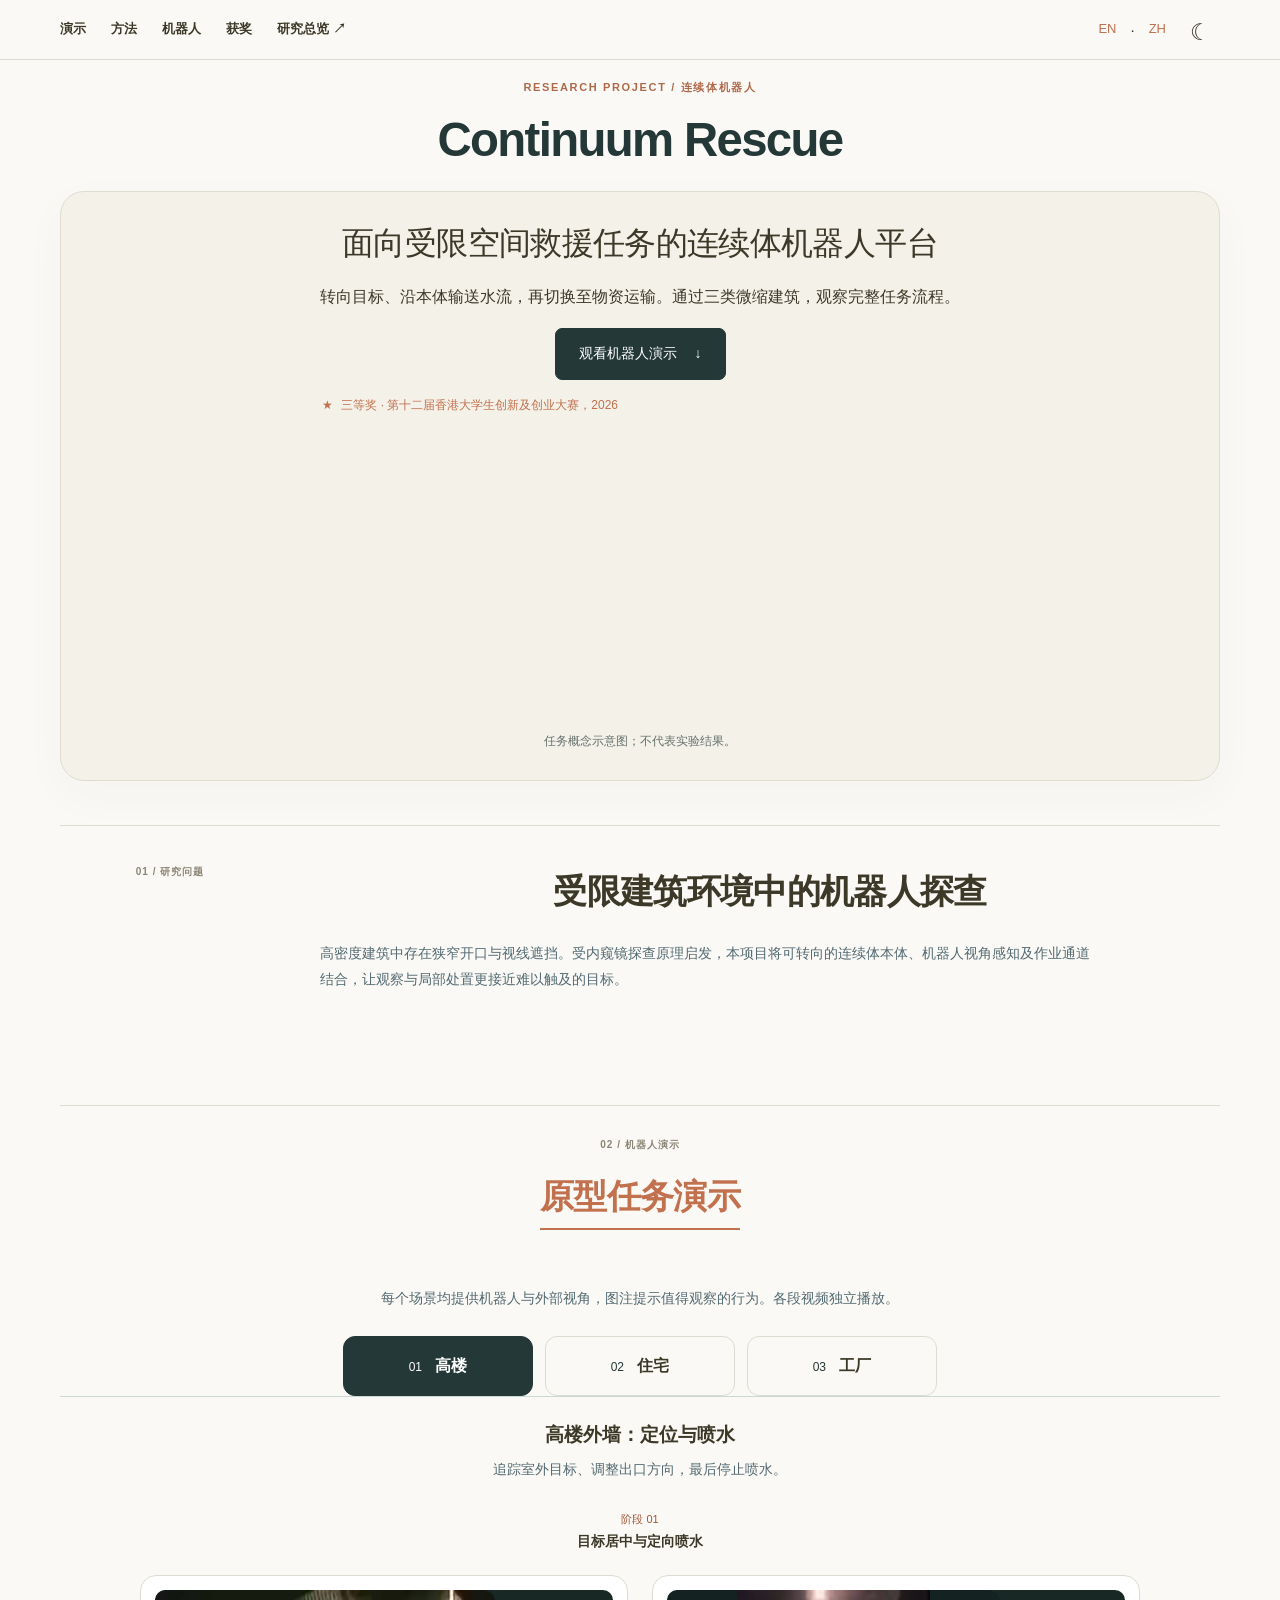
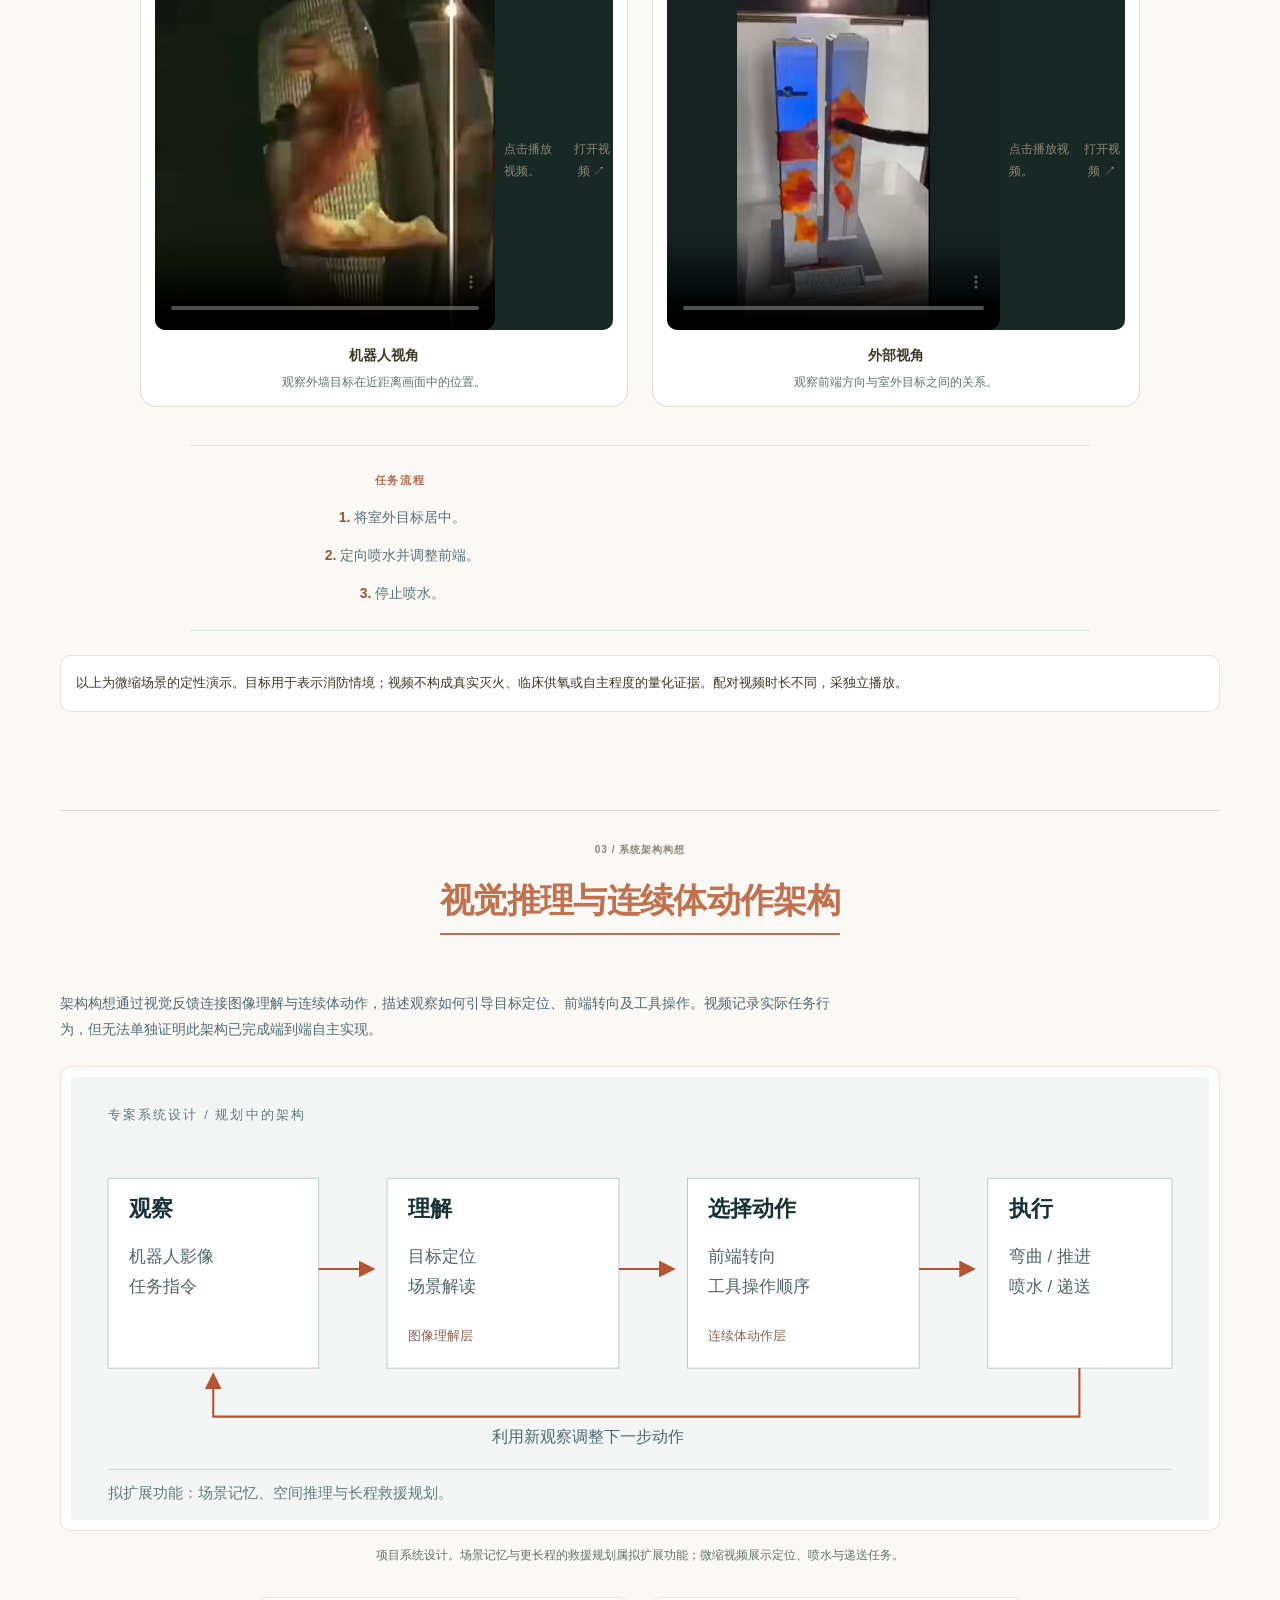
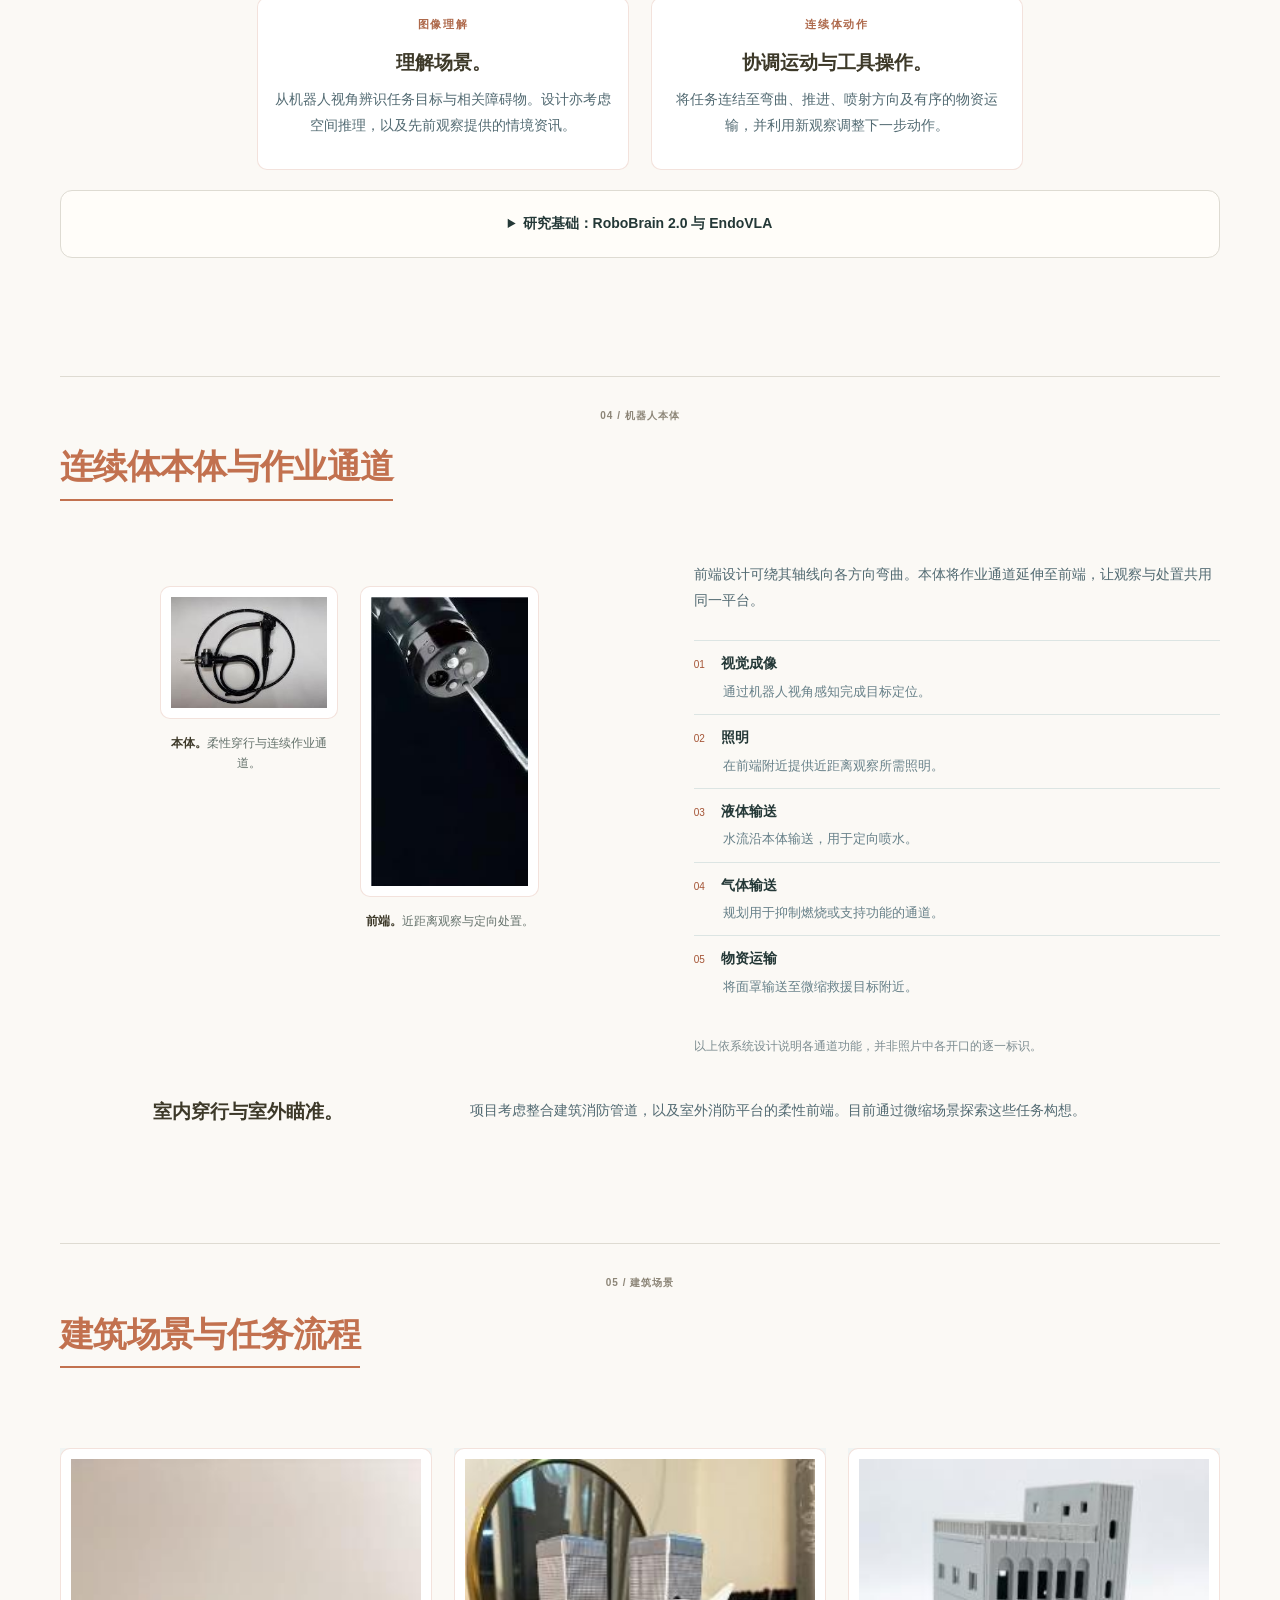
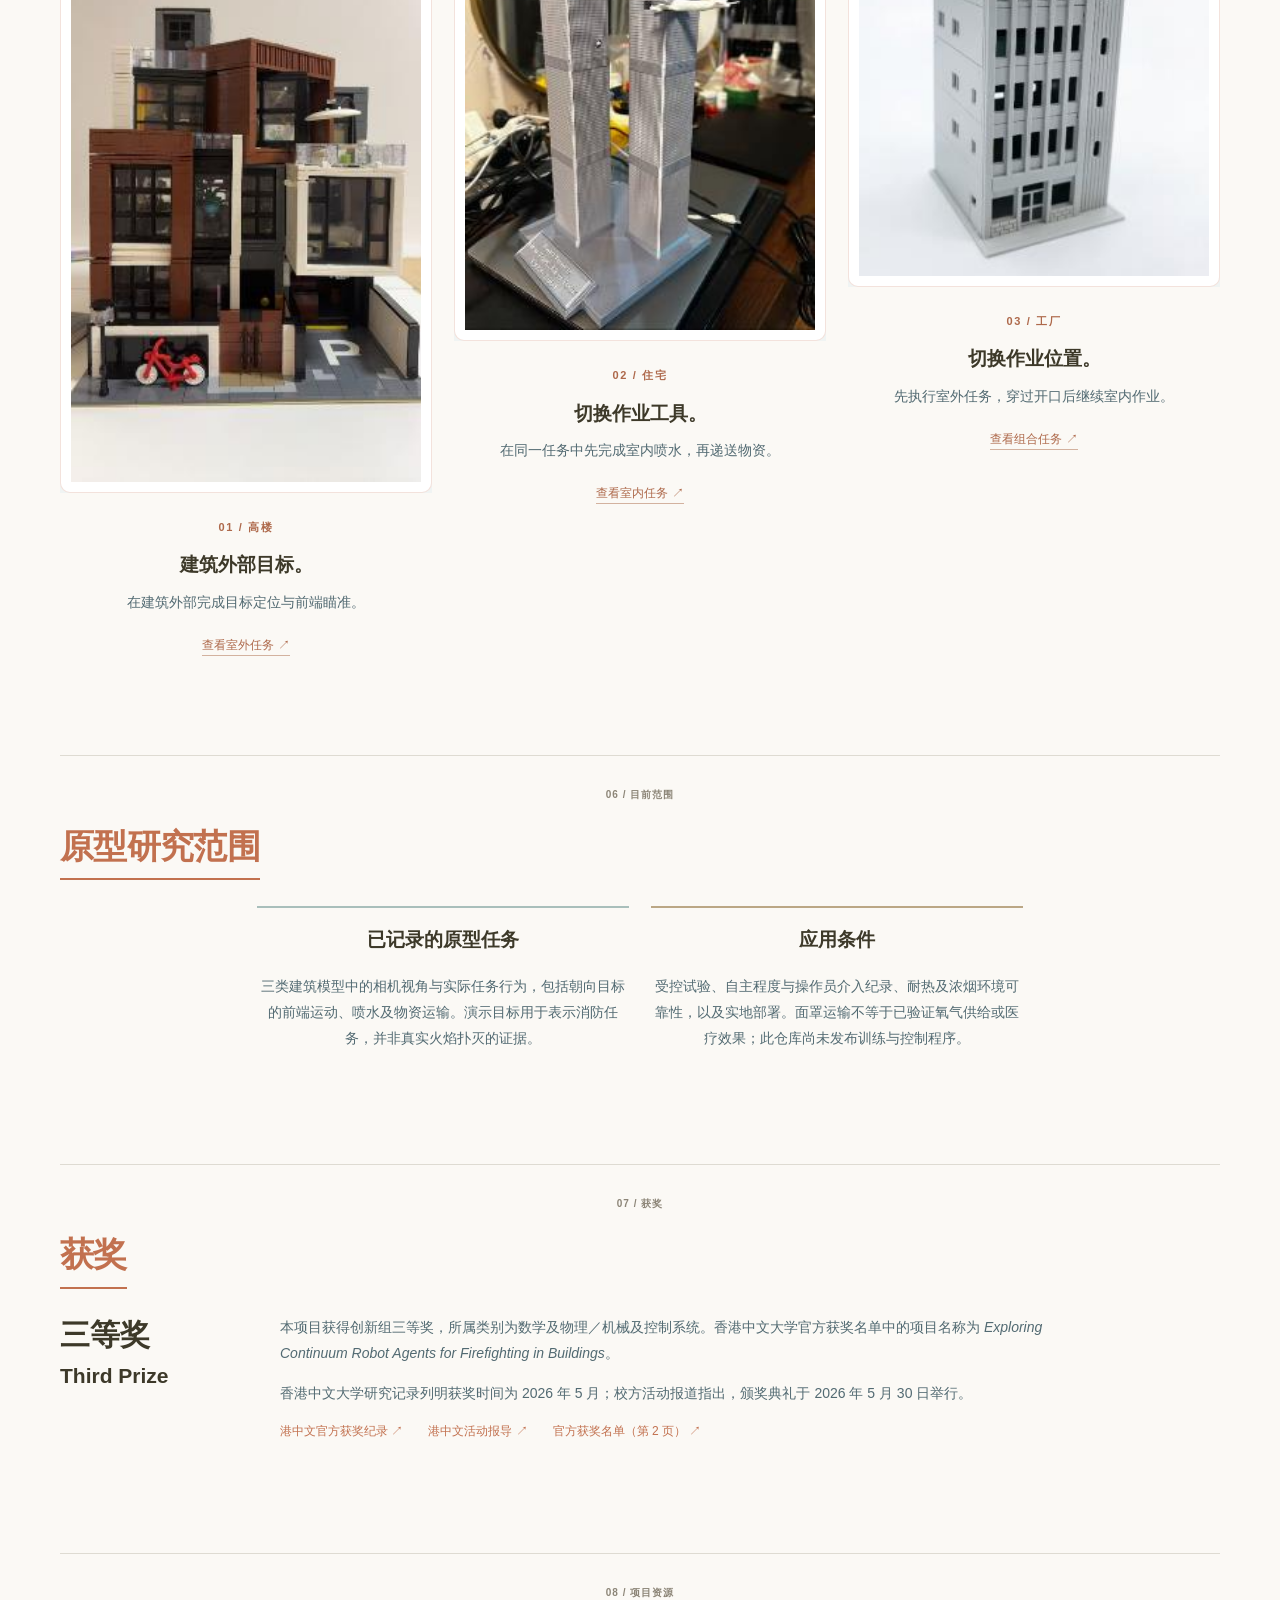
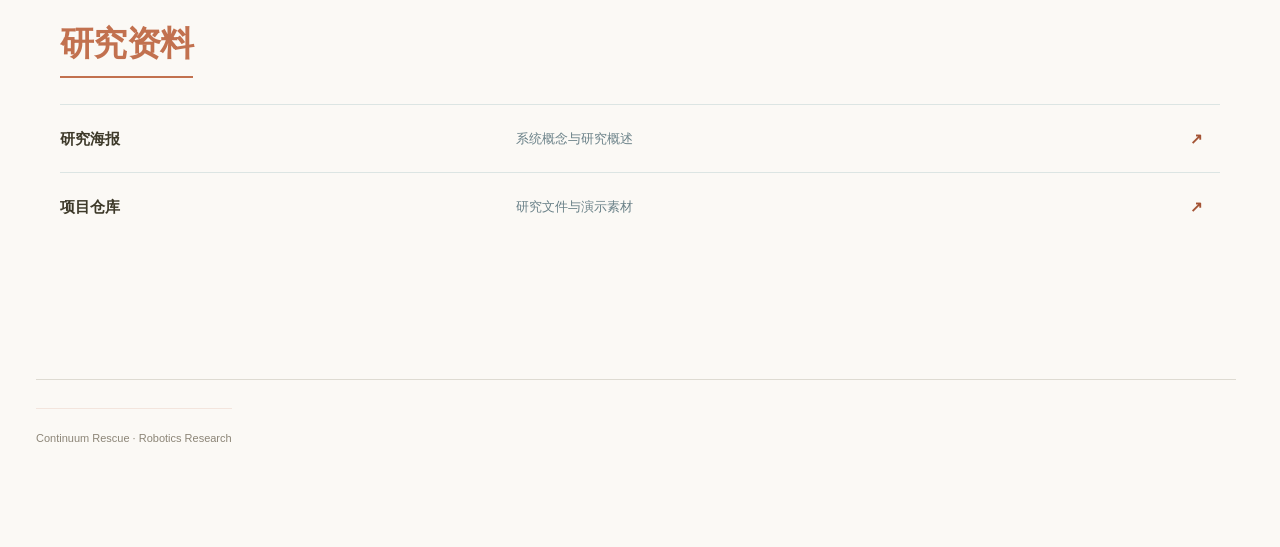
==== commit d47672d9: "Restore original rescue demos and use simplified Chinese" ====
--- a/index-zh.html
+++ b/index-zh.html
@@ -1,12 +1,12 @@
 <!DOCTYPE html>
 
-<html data-theme="light" lang="zh-Hant"><head><script>document.documentElement.dataset.theme='light';document.documentElement.style.colorScheme='light';</script><meta charset="utf-8"/><meta content="width=device-width,initial-scale=1" name="viewport"/><meta content="面向建築救援盲區的連續體機器人：微縮建築中的柔性穿行、視覺定位與物資遞送演示。" name="description"/><meta content="#183137" name="theme-color"/><title>探索連續體機器人智能體用於建築消防救援</title><link href="assets/images/favicon.svg" rel="icon" type="image/svg+xml"/><link href="assets/css/style.css" rel="stylesheet"/><script defer="" src="assets/js/main.js"></script><link href="index.html" hreflang="en" rel="alternate"/><link href="index-zh.html" hreflang="zh-Hant" rel="alternate"/><link href="presentation-support.css" rel="stylesheet"/><script defer="" src="presentation-support.js"></script><link href="academic-theme.css" rel="stylesheet"/><script defer="" src="academic-ui.js"></script><link href="research-design.css" rel="stylesheet"/><script defer="" src="research-design.js"></script></head>
-<body class="theme-evan academic-project research-designed"><nav class="top-nav" id="navigation"><div class="nav-container"><div class="nav-left"><a href="#demos">演示</a><a href="#method">方法</a><a href="#hardware">機器人</a><a href="#recognition">獲獎</a><a href="https://tianchun-research-atlas.husheddaisy64.chatgpt.site">研究总览 ↗</a></div><div class="academic-tools site-language"><a href="index.html">EN</a> · <a href="index-zh.html">ZH</a><button aria-controls="navigation" aria-expanded="false" aria-label="Menu" class="menu menu-toggle">Menu</button><button aria-label="Switch to dark theme" class="theme-toggle" data-theme-toggle="">☾</button></div></div></nav><div class="wrapper"><header class="sidebar"><div class="profile-card"><h2 class="project-identity">Continuum Rescue</h2><div class="visitor-card"><div class="visitor-card-title">本页导航</div><div class="academic-toc"><a href="#overview">项目概览</a><a href="#demos">演示</a><a href="#method">方法</a><a href="#hardware">硬件平台</a><a href="#scenarios">应用场景</a><a href="#recognition">获奖</a><a href="#resources">资料</a></div></div></div></header><main class="content academic-main" id="main"><p class="academic-eyebrow">RESEARCH PROJECT / 连续体机器人</p><h1 class="academic-title">Continuum Rescue</h1><header class="hero"><div class="hero-copy"><p class="hero-lead">面向受限空间救援任务的连续体机器人平台</p><p class="hero-summary">轉向目標、沿本體輸送水流，再切換至物資運輸。透過三類微縮建築，觀察完整任務流程。</p><div class="actions"><a class="button primary" href="#demos">觀看機器人演示 <span aria-hidden="true">↓</span></a></div><a class="award-line" href="#recognition"><span aria-hidden="true">★</span> 三等獎 · 第十二屆香港大學生創新及創業大賽，2026</a><div aria-label="研究流程" class="research-path"><span>观察</span><i aria-hidden="true">→</i><span>前端转向</span><i aria-hidden="true">→</i><span>工具操作</span><i aria-hidden="true">→</i><span>视觉反馈</span></div></div><figure class="research-cover"><picture><source media="(max-width:600px)" srcset="assets/research-cover-zh-mobile.svg"/><img alt="观察微缩场景 → 选择局部机器人动作 → 检查物理反馈" height="280" src="assets/research-cover-zh.svg" width="920"/></picture><figcaption>任务概念示意图；不代表实验结果。</figcaption></figure></header>
-<section class="section problem visible" id="overview"><div class="section-label">01 / 研究問題</div><div><span class="research-section-number">01 / 研究章节</span><h2>受限建筑环境中的机器人探查</h2><p class="reading">高密度建築中存在狹窄開口與視線遮擋。受內視鏡探查原理啟發，本專案將可轉向的連續體本體、機器人視角感測及作業通道結合，讓觀察與局部處置更接近難以觸及的目標。</p></div></section>
-<section class="section visible" id="demos"><div class="section-label">02 / 機器人演示</div><div class="section-head"><span class="research-section-number">02 / 研究章节</span><h2>原型任务演示</h2><a class="text-link" href="#demos" rel="noopener" target="_blank">Robot demonstrations</a></div><p class="reading">每個場景均提供機器人與外部視角，圖說提示值得觀察的行為。各段影片獨立播放。</p><div aria-label="演示場景" class="tabs" role="group"><button aria-pressed="true" data-scenario="highrise">01 <strong>高樓</strong></button><button aria-pressed="false" data-scenario="residential">02 <strong>住宅</strong></button><button aria-pressed="false" data-scenario="factory">03 <strong>工廠</strong></button></div><div class="demo-header"><h3 id="demo-title">高樓 façade</h3></div><div id="demo-grid"></div><div class="task-sequence balanced-cards"><span class="eyebrow">任務流程</span><ol id="demo-steps"></ol></div><noscript><p><a href="#demos">Robot demonstrations</a>，查看所有場景。</p></noscript><p class="scope-note">以上為微縮場景的定性演示。目標用於表示消防情境；影片不構成真實滅火、臨床供氧或自主程度的量化證據。配對影片時長不同，採獨立播放。</p></section>
-<section class="section visible" id="method"><div class="section-label">03 / 系統架構構想</div><div class="section-head"><span class="research-section-number">03 / 研究章节</span><h2>视觉推理与连续体动作架构</h2></div><p class="reading">架構構想透過視覺回饋連接圖像理解與連續體動作，描述觀察如何引導目標定位、前端轉向及工具操作。影片記錄實際任務行為，但無法單獨證明此架構已完成端到端自主實現。</p><figure class="system-figure"><img alt="Proposed system: camera observation and task instruction feed scene understanding, action selection and the continuum robot, with an observation feedback loop" loading="lazy" src="assets/images/rescue-system-zh.svg"/><ol aria-label="Proposed system flow" class="system-mobile"><li><strong>01 / 觀察</strong><span>機器人影像與任務指令。</span></li><li><strong>02 / 理解</strong><span>目標定位與場景解讀。</span></li><li><strong>03 / 選擇動作</strong><span>前端轉向與工具操作順序。</span></li><li><strong>04 / 執行</strong><span>彎曲、推進、噴水或遞送。</span></li><li class="feedback">回饋：利用新觀察調整下一步動作。</li></ol><figcaption>專案系統設計。場景記憶與更長程的救援規劃屬擬擴展功能；微縮影片展示定位、噴水與遞送任務。</figcaption></figure><div class="method-notes balanced-cards"><article><span class="eyebrow">圖像理解</span><h3>理解場景。</h3><p>從機器人視角辨識任務目標與相關障礙物。設計亦考慮空間推理，以及先前觀察提供的情境資訊。</p></article><article><span class="eyebrow">連續體動作</span><h3>協調運動與工具操作。</h3><p>將任務連結至彎曲、推進、噴射方向及有序的物資運輸，並利用新觀察調整下一步動作。</p></article></div><details class="research-foundations"><summary>研究基礎：RoboBrain 2.0 與 EndoVLA</summary><p><a href="https://arxiv.org/abs/2507.02029">RoboBrain 2.0</a>為圖像理解層提供研究基礎。<a href="https://arxiv.org/abs/2505.15206">EndoVLA</a>為柔性器械的視覺指令與動作提供研究基礎。以上為相關研究。</p><div class="foundation-images balanced-cards"><figure><img alt="RoboBrain foundation figure reproduced，所屬類別為project presentation" loading="lazy" src="assets/images/robobrain-foundation.png"/><figcaption>理解與規劃的研究基礎。</figcaption></figure><figure><img alt="EndoVLA foundation figure reproduced，所屬類別為project presentation" loading="lazy" src="assets/images/endovla-foundation.png"/><figcaption>視覺指令與動作的研究基礎。</figcaption></figure></div></details></section>
-<section class="section visible" id="hardware"><div class="section-label">04 / 機器人本體</div><span class="research-section-number">04 / 研究章节</span><h2>连续体本体与作业通道</h2><div class="hardware-layout"><div class="hardware-photos balanced-cards"><figure class="body-photo"><img alt="Tubular continuum robot body with coiled working channels" loading="lazy" src="assets/images/continuum-robot.jpg"/><figcaption><strong>本體。</strong>柔性穿行與連續作業通道。</figcaption></figure><figure class="tip-photo"><img alt="Close-up of the front end and material delivery tube" loading="lazy" src="assets/images/end-effector.jpg"/><figcaption><strong>前端。</strong>近距離觀察與定向處置。</figcaption></figure></div><div class="hardware-copy"><p>前端設計可繞其軸線向各方向彎曲。本體將作業通道延伸至前端，讓觀察與處置共用同一平台。</p><dl class="channel-list"><div><dt><span>01</span> 視覺成像</dt><dd>透過機器人視角感測完成目標定位。</dd></div><div><dt><span>02</span> 照明</dt><dd>在前端附近提供近距離觀察所需照明。</dd></div><div><dt><span>03</span> 液體輸送</dt><dd>水流沿本體輸送，用於定向噴水。</dd></div><div><dt><span>04</span> 氣體輸送</dt><dd>規劃用於抑制燃燒或支援功能的通道。</dd></div><div><dt><span>05</span> 物資運輸</dt><dd>將面罩輸送至微縮救援目標附近。</dd></div></dl><p class="figure-note">以上依系統設計說明各通道功能，並非照片中各開口的逐一標識。</p></div></div><div class="deployment-note"><h3>室內穿行與室外瞄準。</h3><p>專案考慮整合建築消防管道，以及室外消防平台的柔性前端。目前透過微縮場景探索這些任務構想。</p></div></section>
-<section class="section visible" id="scenarios"><div class="section-label">05 / 建築場景</div><span class="research-section-number">05 / 研究章节</span><h2>建筑场景与任务流程</h2><div class="scenario-gallery balanced-cards"><article><figure><img alt="高樓 miniature setup" loading="lazy" src="assets/images/high-rise.jpg"/></figure><span class="eyebrow">01 / 高樓</span><h3>建築外部目標。</h3><p>在建築外部完成目標定位與前端瞄準。</p><a class="text-link" data-demo-jump="highrise" href="#demos">查看室外任務 ↗</a></article><article><figure><img alt="住宅 miniature setup" loading="lazy" src="assets/images/residential.jpg"/></figure><span class="eyebrow">02 / 住宅</span><h3>切換作業工具。</h3><p>在同一任務中先完成室內噴水，再遞送物資。</p><a class="text-link" data-demo-jump="residential" href="#demos">查看室內任務 ↗</a></article><article><figure><img alt="工廠 miniature setup" loading="lazy" src="assets/images/factory.jpg"/></figure><span class="eyebrow">03 / 工廠</span><h3>切換作業位置。</h3><p>先執行室外任務，穿過開口後繼續室內作業。</p><a class="text-link" data-demo-jump="factory" href="#demos">查看組合任務 ↗</a></article></div></section>
-<section class="section scope-section visible"><div class="section-label">06 / 目前範圍</div><span class="research-section-number">06 / 研究章节</span><h2>原型研究范围</h2><div class="scope-columns balanced-cards"><div><h3>已記錄的原型任務</h3><p>三類建築模型中的相機視角與實際任務行為，包括朝向目標的前端運動、噴水及物資運輸。演示目標用於表示消防任務，並非真實火焰撲滅的證據。</p></div><div><h3>应用条件</h3><p>受控試驗、自主程度與操作員介入紀錄、耐熱及濃煙環境可靠性，以及實地部署。面罩運輸不等於已驗證氧氣供給或醫療效果；此倉庫尚未發布訓練與控制程式。</p></div></div></section>
-<section class="section visible" id="recognition"><div class="section-label">07 / 獲獎</div><span class="research-section-number">07 / 研究章节</span><h2>获奖</h2><div class="recognition-detail"><strong class="prize-word">三等獎<span>Third Prize</span></strong><div><p>本專案獲得<strong>創新組三等獎</strong>,，所屬類別為<strong>數學及物理／機械及控制系統</strong>。香港中文大學官方獲獎名單中的專案名稱為 <em>Exploring Continuum 機器人 Agents for Firefighting in Buildings</em>.</p><p>港中文研究紀錄列明獲獎時間為 2026 年 5 月；校方活動報導指頒獎典禮於 2026 年 5 月 30 日舉行。</p><p class="award-sources"><a href="https://www.cpr.cuhk.edu.hk/wp-content/uploads/newscentre/pressrelease/Appendix_eng-2.pdf#page=2" rel="noopener" target="_blank">港中文官方獲獎紀錄 ↗</a><a href="https://kto.cuhk.edu.hk/en/news-events/announcements/event-highlight-cuhk-wins-19-awards-at-the-12th-hong-kong-university-student-innovation-and-entrepreneurship-competition-30-may-2026" rel="noopener" target="_blank">港中文活動報導 ↗</a><a href="https://www.cpr.cuhk.edu.hk/wp-content/uploads/newscentre/pressrelease/Appendix_eng-2.pdf" rel="noopener" target="_blank">官方獲獎名單（第 2 頁） ↗</a></p></div></div></section>
-<section class="section visible" id="resources"><div class="section-label">08 / 專案資源</div><span class="research-section-number">08 / 研究章节</span><h2>研究资料</h2><div class="resource-list"><a href="assets/documents/research-poster.pdf" rel="noopener" target="_blank"><strong>研究海報</strong><span>系統概念與研究概述</span><b aria-hidden="true">↗</b></a><a href="#demos" rel="noopener" target="_blank">Robot demonstrations</a><a href="https://github.com/evan0610/Exploring-Continuum-機器人-Agents-For-Fire-Rescuing-in-Buildings"><strong>專案倉庫</strong><span>研究文件與演示素材</span><b aria-hidden="true">↗</b></a></div></section></main><footer class="site-footer"><p>Continuum Rescue · Robotics Research</p></footer></div></body></html>
+<html data-theme="light" lang="zh-Hans"><head><script>document.documentElement.dataset.theme='light';document.documentElement.style.colorScheme='light';</script><meta charset="utf-8"/><meta content="width=device-width,initial-scale=1" name="viewport"/><meta content="面向建筑救援盲区的连续体机器人：微缩建筑中的柔性穿行、视觉定位与物资递送演示。" name="description"/><meta content="#183137" name="theme-color"/><title>探索连续体机器人智能体用于建筑消防救援</title><link href="assets/images/favicon.svg" rel="icon" type="image/svg+xml"/><link href="assets/css/style.css" rel="stylesheet"/><script defer="" src="assets/js/main.js"></script><link href="index.html" hreflang="en" rel="alternate"/><link href="index-zh.html" hreflang="zh-Hans" rel="alternate"/><link href="presentation-support.css" rel="stylesheet"/><script defer="" src="presentation-support.js"></script><link href="academic-theme.css" rel="stylesheet"/><script defer="" src="academic-ui.js"></script><link href="research-design.css" rel="stylesheet"/><script defer="" src="research-design.js"></script></head>
+<body class="theme-evan academic-project research-designed"><nav class="top-nav" id="navigation"><div class="nav-container"><div class="nav-left"><a href="#demos">演示</a><a href="#method">方法</a><a href="#hardware">机器人</a><a href="#recognition">获奖</a><a href="https://tianchun-research-atlas.husheddaisy64.chatgpt.site">研究总览 ↗</a></div><div class="academic-tools site-language"><a href="index.html">EN</a> · <a href="index-zh.html">ZH</a><button aria-controls="navigation" aria-expanded="false" aria-label="菜单" class="menu menu-toggle">菜单</button><button aria-label="切换至深色模式" class="theme-toggle" data-theme-toggle="">☾</button></div></div></nav><div class="wrapper"><header class="sidebar"><div class="profile-card"><h2 class="project-identity">Continuum Rescue</h2><div class="visitor-card"><div class="visitor-card-title">本页导航</div><div class="academic-toc"><a href="#overview">项目概览</a><a href="#demos">演示</a><a href="#method">方法</a><a href="#hardware">硬件平台</a><a href="#scenarios">应用场景</a><a href="#recognition">获奖</a><a href="#resources">资料</a></div></div></div></header><main class="content academic-main" id="main"><p class="academic-eyebrow">RESEARCH PROJECT / 连续体机器人</p><h1 class="academic-title">Continuum Rescue</h1><header class="hero"><div class="hero-copy"><p class="hero-lead">面向受限空间救援任务的连续体机器人平台</p><p class="hero-summary">转向目标、沿本体输送水流，再切换至物资运输。通过三类微缩建筑，观察完整任务流程。</p><div class="actions"><a class="button primary" href="#demos">观看机器人演示 <span aria-hidden="true">↓</span></a></div><a class="award-line" href="#recognition"><span aria-hidden="true">★</span> 三等奖 · 第十二届香港大学生创新及创业大赛，2026</a><div aria-label="研究流程" class="research-path"><span>观察</span><i aria-hidden="true">→</i><span>前端转向</span><i aria-hidden="true">→</i><span>工具操作</span><i aria-hidden="true">→</i><span>视觉反馈</span></div></div><figure class="research-cover"><picture><source media="(max-width:600px)" srcset="assets/research-cover-zh-mobile.svg"/><img alt="观察微缩场景 → 选择局部机器人动作 → 检查物理反馈" height="280" src="assets/research-cover-zh.svg" width="920"/></picture><figcaption>任务概念示意图；不代表实验结果。</figcaption></figure></header>
+<section class="section problem visible" id="overview"><div class="section-label">01 / 研究问题</div><div><span class="research-section-number">01 / 研究章节</span><h2>受限建筑环境中的机器人探查</h2><p class="reading">高密度建筑中存在狭窄开口与视线遮挡。受内窥镜探查原理启发，本项目将可转向的连续体本体、机器人视角感知及作业通道结合，让观察与局部处置更接近难以触及的目标。</p></div></section>
+<section class="section visible" id="demos"><div class="section-label">02 / 机器人演示</div><div class="section-head"><span class="research-section-number">02 / 研究章节</span><h2>原型任务演示</h2></div><p class="reading">每个场景均提供机器人与外部视角，图注提示值得观察的行为。各段视频独立播放。</p><div aria-label="演示场景" class="tabs" role="group"><button aria-pressed="true" data-scenario="highrise">01 <strong>高楼</strong></button><button aria-pressed="false" data-scenario="residential">02 <strong>住宅</strong></button><button aria-pressed="false" data-scenario="factory">03 <strong>工厂</strong></button></div><div class="demo-header"><h3 id="demo-title">高楼外墙：定位与喷水</h3><p class="reading" id="demo-description">追踪室外目标，调整出口方向，最后停止喷水。</p></div><div id="demo-grid"></div><div class="task-sequence balanced-cards"><span class="eyebrow">任务流程</span><ol id="demo-steps"></ol></div><noscript><a href="assets/videos/demo-01.mp4" rel="noopener" target="_blank">原始视频 01</a> · <a href="assets/videos/demo-02.mp4" rel="noopener" target="_blank">原始视频 02</a> · <a href="assets/videos/demo-03.mp4" rel="noopener" target="_blank">原始视频 03</a> · <a href="assets/videos/demo-04.mp4" rel="noopener" target="_blank">原始视频 04</a> · <a href="assets/videos/demo-05.mp4" rel="noopener" target="_blank">原始视频 05</a> · <a href="assets/videos/demo-06.mp4" rel="noopener" target="_blank">原始视频 06</a> · <a href="assets/videos/demo-07.mp4" rel="noopener" target="_blank">原始视频 07</a> · <a href="assets/videos/demo-08.mp4" rel="noopener" target="_blank">原始视频 08</a> · <a href="assets/videos/demo-09.mp4" rel="noopener" target="_blank">原始视频 09</a> · <a href="assets/videos/demo-10.mp4" rel="noopener" target="_blank">原始视频 10</a> · </noscript><p class="scope-note">以上为微缩场景的定性演示。目标用于表示消防情境；视频不构成真实灭火、临床供氧或自主程度的量化证据。配对视频时长不同，采独立播放。</p></section>
+<section class="section visible" id="method"><div class="section-label">03 / 系统架构构想</div><div class="section-head"><span class="research-section-number">03 / 研究章节</span><h2>视觉推理与连续体动作架构</h2></div><p class="reading">架构构想通过视觉反馈连接图像理解与连续体动作，描述观察如何引导目标定位、前端转向及工具操作。视频记录实际任务行为，但无法单独证明此架构已完成端到端自主实现。</p><figure class="system-figure"><img alt="视觉观察、目标理解、动作选择与机器人执行的反馈架构" loading="lazy" src="assets/images/rescue-system-zh.svg"/><ol aria-label="系统流程" class="system-mobile"><li><strong>01 / 观察</strong><span>机器人影像与任务指令。</span></li><li><strong>02 / 理解</strong><span>目标定位与场景解读。</span></li><li><strong>03 / 选择动作</strong><span>前端转向与工具操作顺序。</span></li><li><strong>04 / 执行</strong><span>弯曲、推进、喷水或递送。</span></li><li class="feedback">反馈：利用新观察调整下一步动作。</li></ol><figcaption>项目系统设计。场景记忆与更长程的救援规划属拟扩展功能；微缩视频展示定位、喷水与递送任务。</figcaption></figure><div class="method-notes balanced-cards"><article><span class="eyebrow">图像理解</span><h3>理解场景。</h3><p>从机器人视角辨识任务目标与相关障碍物。设计亦考虑空间推理，以及先前观察提供的情境资讯。</p></article><article><span class="eyebrow">连续体动作</span><h3>协调运动与工具操作。</h3><p>将任务连结至弯曲、推进、喷射方向及有序的物资运输，并利用新观察调整下一步动作。</p></article></div><details class="research-foundations"><summary>研究基础：RoboBrain 2.0 与 EndoVLA</summary><p><a href="https://arxiv.org/abs/2507.02029">RoboBrain 2.0</a>为图像理解层提供研究基础。<a href="https://arxiv.org/abs/2505.15206">EndoVLA</a>为柔性器械的视觉指令与动作提供研究基础。以上为相关研究。</p><div class="foundation-images balanced-cards"><figure><img alt="项目报告中的 RoboBrain 研究基础示意图" loading="lazy" src="assets/images/robobrain-foundation.png"/><figcaption>理解与规划的研究基础。</figcaption></figure><figure><img alt="项目报告中的 EndoVLA 研究基础示意图" loading="lazy" src="assets/images/endovla-foundation.png"/><figcaption>视觉指令与动作的研究基础。</figcaption></figure></div></details></section>
+<section class="section visible" id="hardware"><div class="section-label">04 / 机器人本体</div><span class="research-section-number">04 / 研究章节</span><h2>连续体本体与作业通道</h2><div class="hardware-layout"><div class="hardware-photos balanced-cards"><figure class="body-photo"><img alt="带作业通道的柔性连续体机器人本体" loading="lazy" src="assets/images/continuum-robot.jpg"/><figcaption><strong>本体。</strong>柔性穿行与连续作业通道。</figcaption></figure><figure class="tip-photo"><img alt="机器人前端与物资输送管近景" loading="lazy" src="assets/images/end-effector.jpg"/><figcaption><strong>前端。</strong>近距离观察与定向处置。</figcaption></figure></div><div class="hardware-copy"><p>前端设计可绕其轴线向各方向弯曲。本体将作业通道延伸至前端，让观察与处置共用同一平台。</p><dl class="channel-list"><div><dt><span>01</span> 视觉成像</dt><dd>通过机器人视角感知完成目标定位。</dd></div><div><dt><span>02</span> 照明</dt><dd>在前端附近提供近距离观察所需照明。</dd></div><div><dt><span>03</span> 液体输送</dt><dd>水流沿本体输送，用于定向喷水。</dd></div><div><dt><span>04</span> 气体输送</dt><dd>规划用于抑制燃烧或支持功能的通道。</dd></div><div><dt><span>05</span> 物资运输</dt><dd>将面罩输送至微缩救援目标附近。</dd></div></dl><p class="figure-note">以上依系统设计说明各通道功能，并非照片中各开口的逐一标识。</p></div></div><div class="deployment-note"><h3>室内穿行与室外瞄准。</h3><p>项目考虑整合建筑消防管道，以及室外消防平台的柔性前端。目前通过微缩场景探索这些任务构想。</p></div></section>
+<section class="section visible" id="scenarios"><div class="section-label">05 / 建筑场景</div><span class="research-section-number">05 / 研究章节</span><h2>建筑场景与任务流程</h2><div class="scenario-gallery balanced-cards"><article><figure><img alt="高楼微缩场景" loading="lazy" src="assets/images/high-rise.jpg"/></figure><span class="eyebrow">01 / 高楼</span><h3>建筑外部目标。</h3><p>在建筑外部完成目标定位与前端瞄准。</p><a class="text-link" data-demo-jump="highrise" href="#demos">查看室外任务 ↗</a></article><article><figure><img alt="住宅微缩场景" loading="lazy" src="assets/images/residential.jpg"/></figure><span class="eyebrow">02 / 住宅</span><h3>切换作业工具。</h3><p>在同一任务中先完成室内喷水，再递送物资。</p><a class="text-link" data-demo-jump="residential" href="#demos">查看室内任务 ↗</a></article><article><figure><img alt="工厂微缩场景" loading="lazy" src="assets/images/factory.jpg"/></figure><span class="eyebrow">03 / 工厂</span><h3>切换作业位置。</h3><p>先执行室外任务，穿过开口后继续室内作业。</p><a class="text-link" data-demo-jump="factory" href="#demos">查看组合任务 ↗</a></article></div></section>
+<section class="section scope-section visible"><div class="section-label">06 / 目前范围</div><span class="research-section-number">06 / 研究章节</span><h2>原型研究范围</h2><div class="scope-columns balanced-cards"><div><h3>已记录的原型任务</h3><p>三类建筑模型中的相机视角与实际任务行为，包括朝向目标的前端运动、喷水及物资运输。演示目标用于表示消防任务，并非真实火焰扑灭的证据。</p></div><div><h3>应用条件</h3><p>受控试验、自主程度与操作员介入纪录、耐热及浓烟环境可靠性，以及实地部署。面罩运输不等于已验证氧气供给或医疗效果；此仓库尚未发布训练与控制程序。</p></div></div></section>
+<section class="section visible" id="recognition"><div class="section-label">07 / 获奖</div><span class="research-section-number">07 / 研究章节</span><h2>获奖</h2><div class="recognition-detail"><strong class="prize-word">三等奖<span>Third Prize</span></strong><div><p>本项目获得创新组三等奖，所属类别为数学及物理／机械及控制系统。香港中文大学官方获奖名单中的项目名称为 <em>Exploring Continuum Robot Agents for Firefighting in Buildings</em>。</p><p>香港中文大学研究记录列明获奖时间为 2026 年 5 月；校方活动报道指出，颁奖典礼于 2026 年 5 月 30 日举行。</p><p class="award-sources"><a href="https://www.cpr.cuhk.edu.hk/wp-content/uploads/newscentre/pressrelease/Appendix_eng-2.pdf#page=2" rel="noopener" target="_blank">港中文官方获奖纪录 ↗</a><a href="https://kto.cuhk.edu.hk/en/news-events/announcements/event-highlight-cuhk-wins-19-awards-at-the-12th-hong-kong-university-student-innovation-and-entrepreneurship-competition-30-may-2026" rel="noopener" target="_blank">港中文活动报导 ↗</a><a href="https://www.cpr.cuhk.edu.hk/wp-content/uploads/newscentre/pressrelease/Appendix_eng-2.pdf" rel="noopener" target="_blank">官方获奖名单（第 2 页） ↗</a></p></div></div></section>
+<section class="section visible" id="resources"><div class="section-label">08 / 项目资源</div><span class="research-section-number">08 / 研究章节</span><h2>研究资料</h2><div class="resource-list"><a href="assets/documents/research-poster.pdf" rel="noopener" target="_blank"><strong>研究海报</strong><span>系统概念与研究概述</span><b aria-hidden="true">↗</b></a><a href="https://github.com/evan0610/Exploring-Continuum-Robot-Agents-For-Fire-Rescuing-in-Buildings"><strong>项目仓库</strong><span>研究文件与演示素材</span><b aria-hidden="true">↗</b></a></div></section></main><footer class="site-footer"><p>Continuum Rescue · Robotics Research</p></footer></div></body></html>
--- a/research-design.css
+++ b/research-design.css
@@ -97,3 +97,23 @@
  body.research-designed .top-nav .nav-left>a[href*="tianchun-research-atlas"]{display:block!important;position:static!important;white-space:nowrap!important;font-size:12px!important}
  body.research-designed .top-nav .academic-tools{flex:0 0 auto!important;margin-left:auto!important}
 }
+
+/* Paired original demos: centered media with preserved frame proportions. */
+body.research-designed #demos .section-head{display:block!important;text-align:center!important}
+body.research-designed #demos .tabs{display:flex!important;flex-wrap:wrap!important;justify-content:center!important;gap:12px!important;margin:24px auto!important}
+body.research-designed #demos .tabs button{flex:0 1 190px!important;margin:0!important;padding:14px 18px!important;text-align:center!important;border:1px solid var(--research-line)!important;border-radius:12px!important;background:var(--research-paper)!important;color:var(--research-ink)!important}
+body.research-designed #demos .tabs button[aria-pressed=true]{background:var(--research-ink)!important;color:#fff!important;border-color:var(--research-ink)!important}
+body.research-designed #demos .demo-header,body.research-designed #demos .stage-head{text-align:center!important}
+body.research-designed #demos .video-pair{display:grid!important;grid-template-columns:repeat(2,minmax(0,1fr))!important;gap:24px!important;max-width:1000px!important;margin:20px auto 36px!important}
+body.research-designed #demos .video-card{margin:0!important;padding:14px!important;border:1px solid var(--research-line)!important;border-radius:16px!important;min-width:0!important;background:#fff!important}
+body.research-designed #demos .video-surface{height:340px!important;min-height:0!important;display:flex!important;align-items:center!important;justify-content:center!important;background:#182825!important;border-radius:10px!important;overflow:hidden!important}
+body.research-designed #demos .video-card video{display:block!important;width:100%!important;max-width:100%!important;height:340px!important;object-fit:contain!important;margin:0 auto!important;border:0!important;box-shadow:none!important}
+body.research-designed #demos .task-sequence{display:block!important;max-width:900px!important;margin:24px auto!important;text-align:center!important}
+body.research-designed #demos .task-sequence ol{display:flex!important;flex-wrap:wrap!important;justify-content:center!important;gap:12px!important;padding:0!important;list-style-position:inside!important}
+body.research-designed #demos .task-sequence li{flex:0 1 250px!important;margin:0!important;text-align:center!important}
+@media(max-width:600px){body.research-designed #demos .tabs button{flex:0 1 calc(50% - 8px)!important;padding:12px 8px!important}body.research-designed #demos .video-pair{grid-template-columns:1fr!important;gap:20px!important}body.research-designed #demos .video-surface,body.research-designed #demos .video-card video{height:300px!important}}
+
+body.research-designed #demos .tabs button[aria-pressed=true] strong{color:#fff!important}
+body.research-designed #demos .stage-head{display:block!important;text-align:center!important}
+body.research-designed #demos .stage-number{display:block!important;text-align:center!important}
+body.research-designed #demos .reading,body.research-designed .section-label{text-align:center!important;max-width:800px!important;margin-inline:auto!important}
